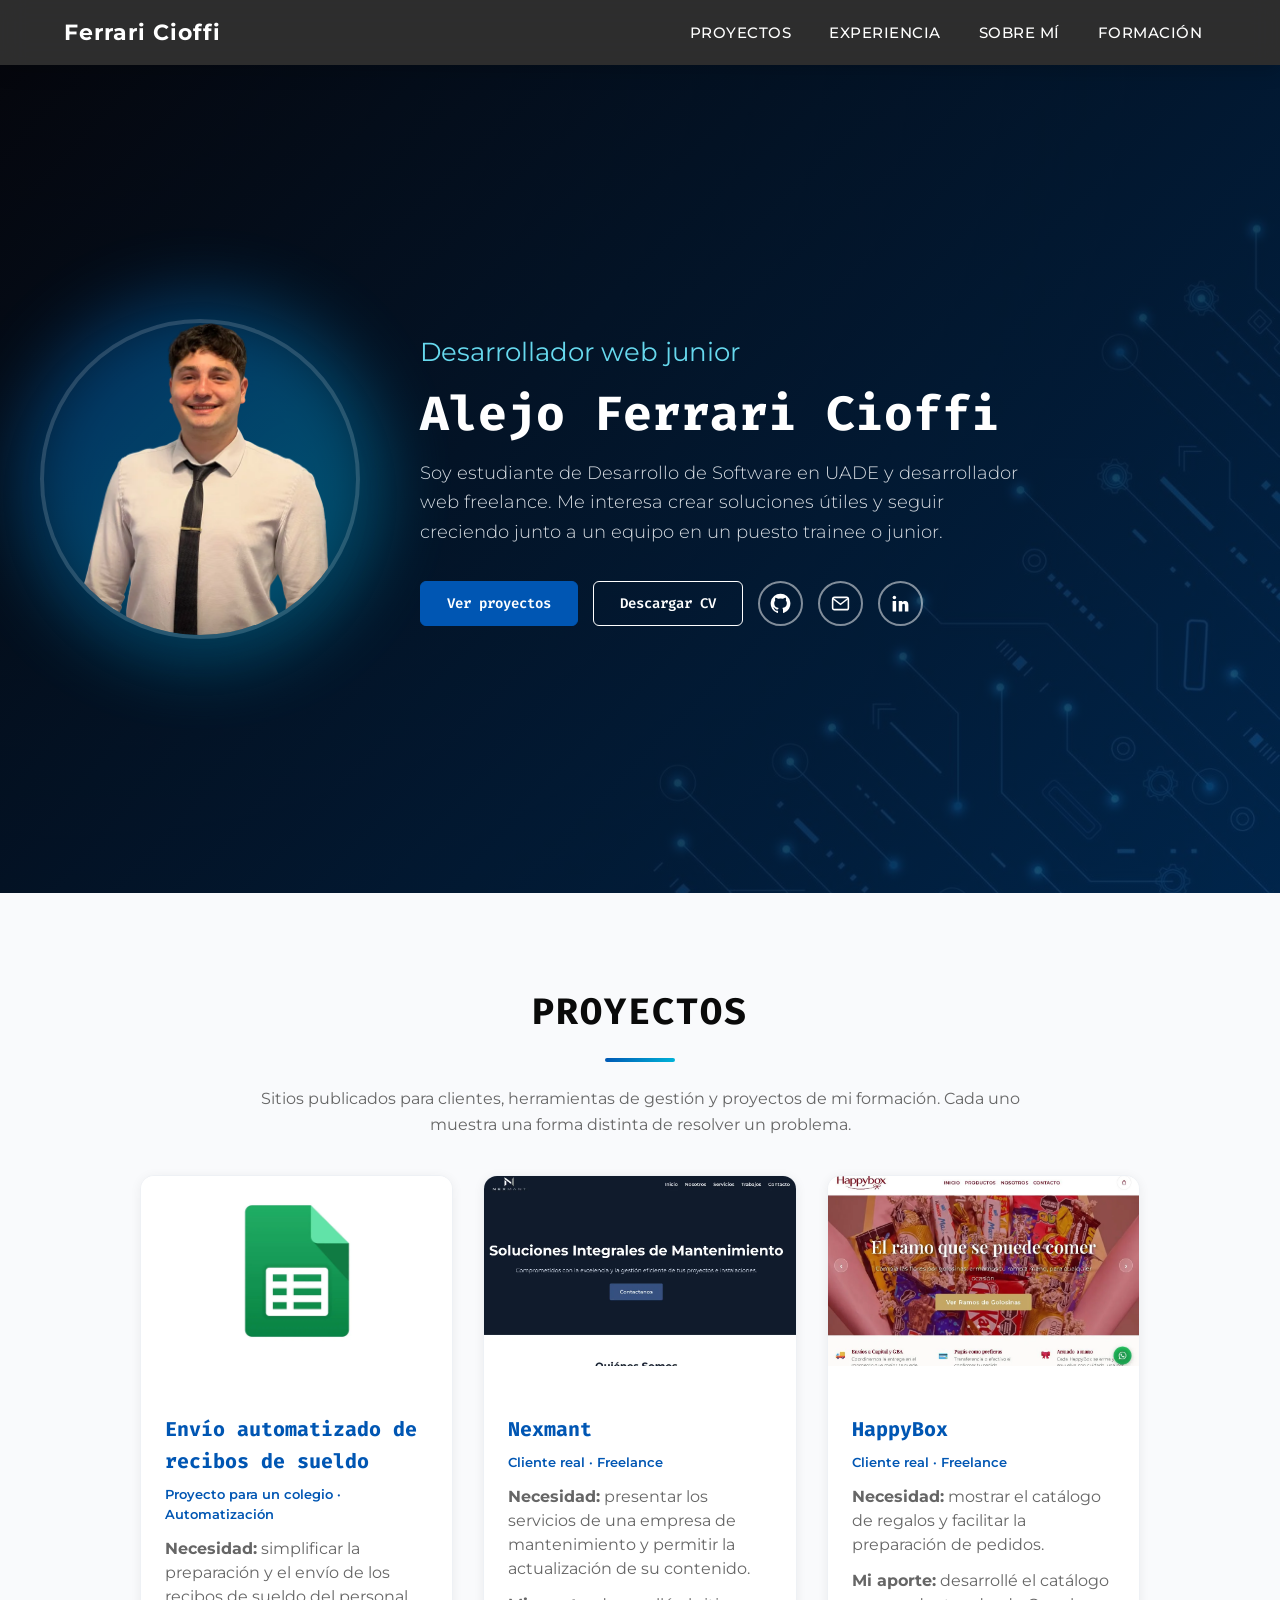
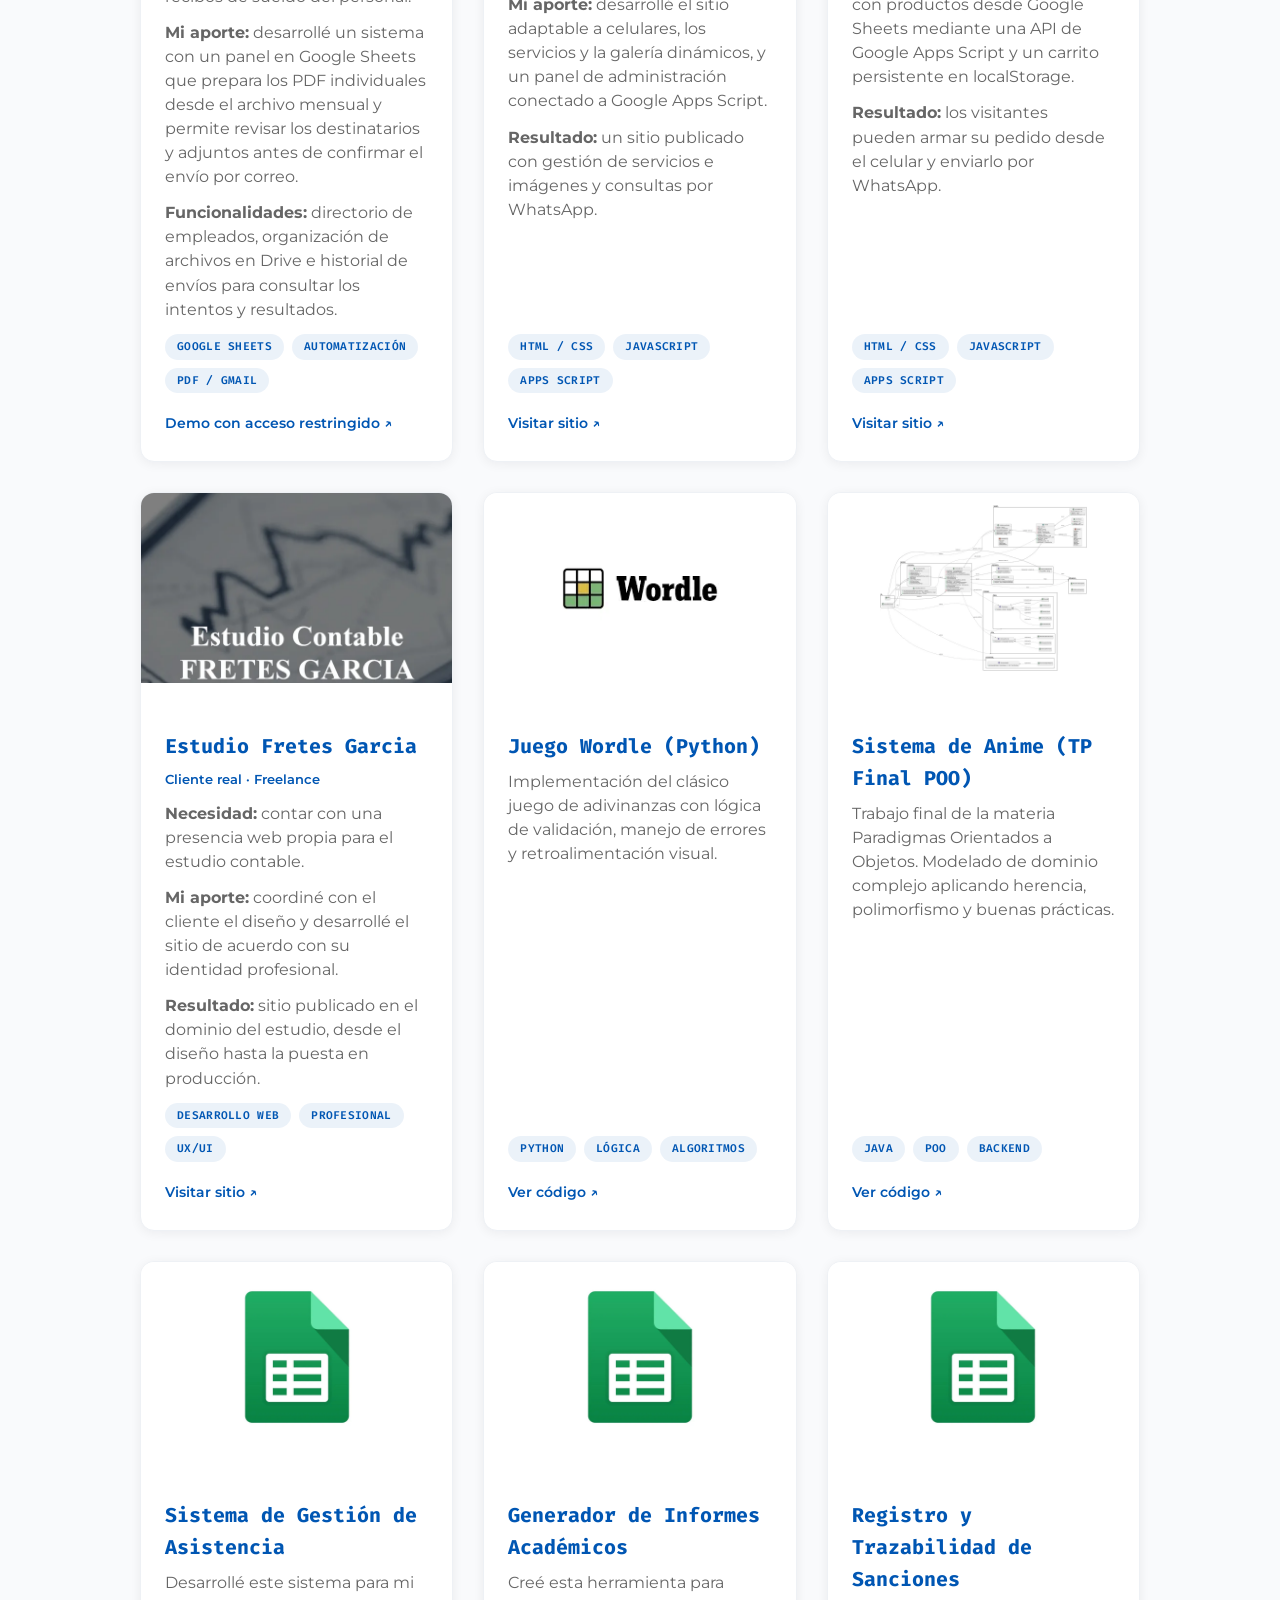
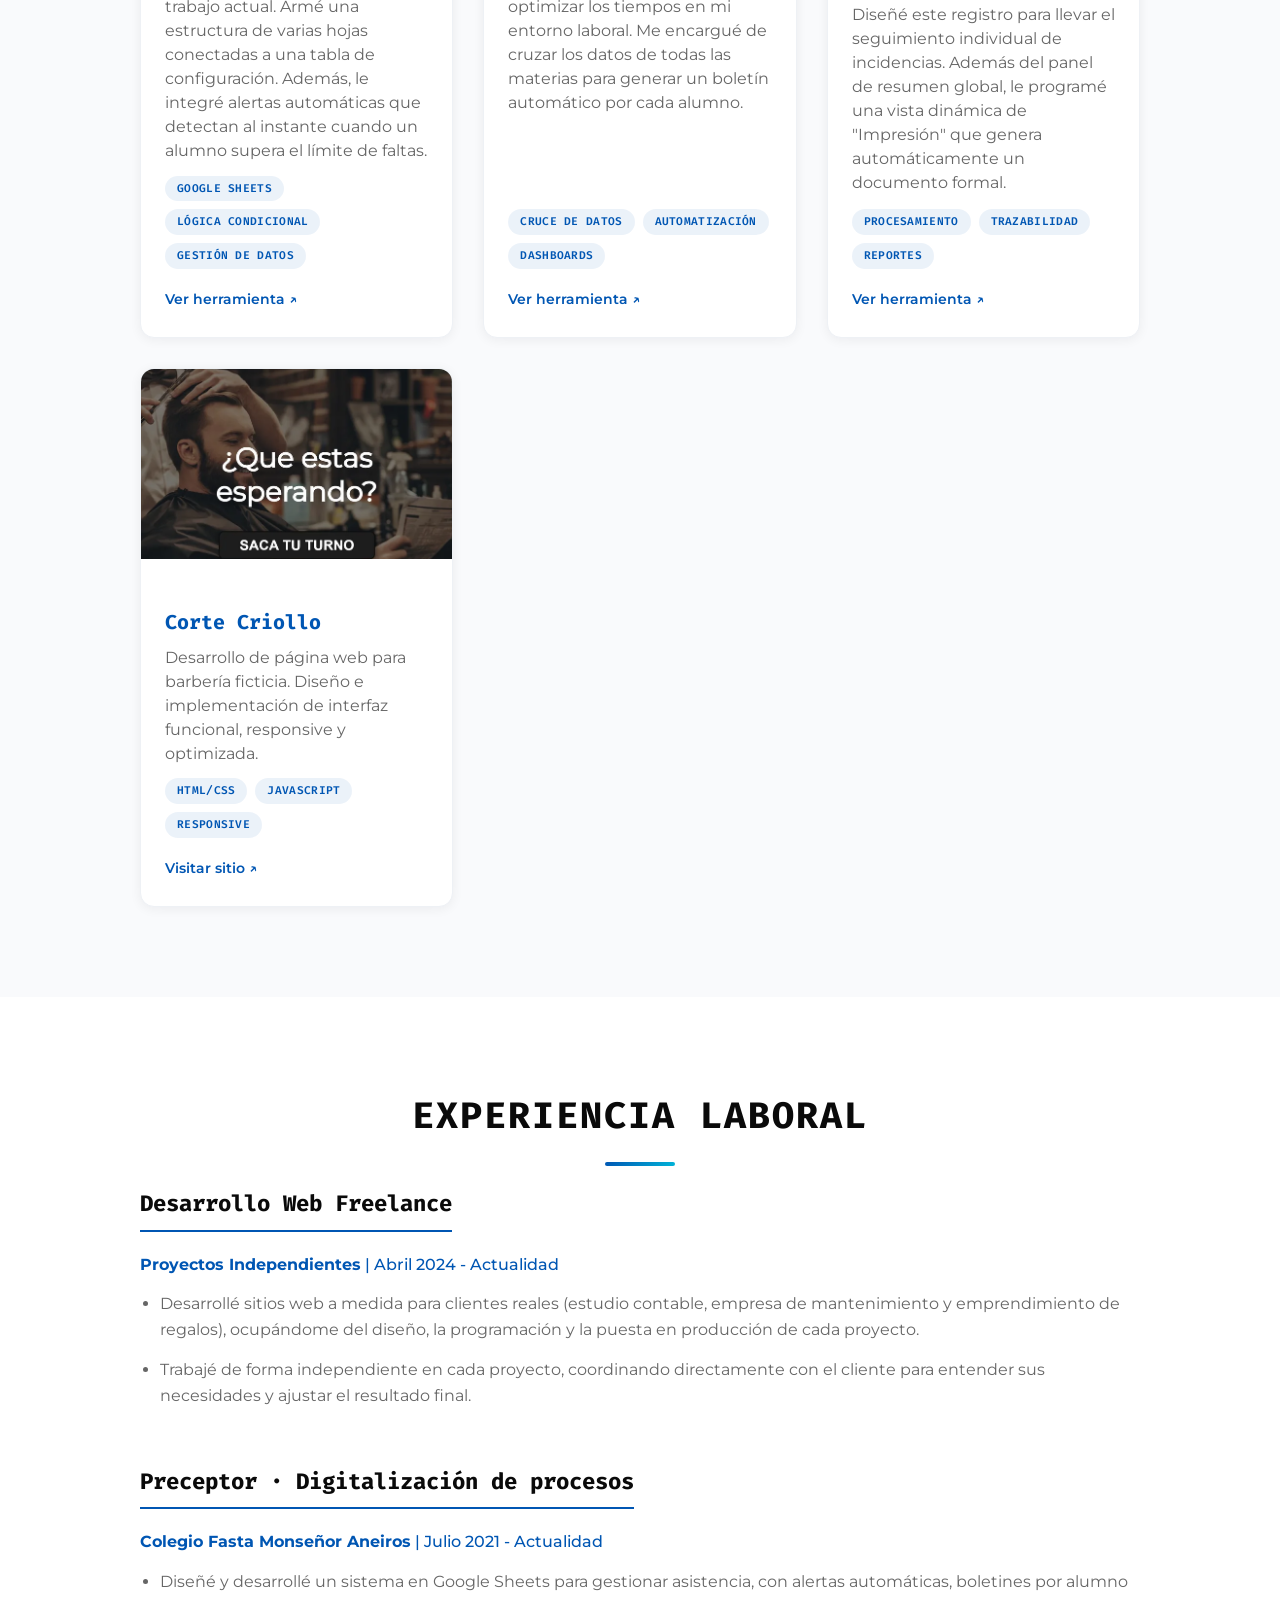
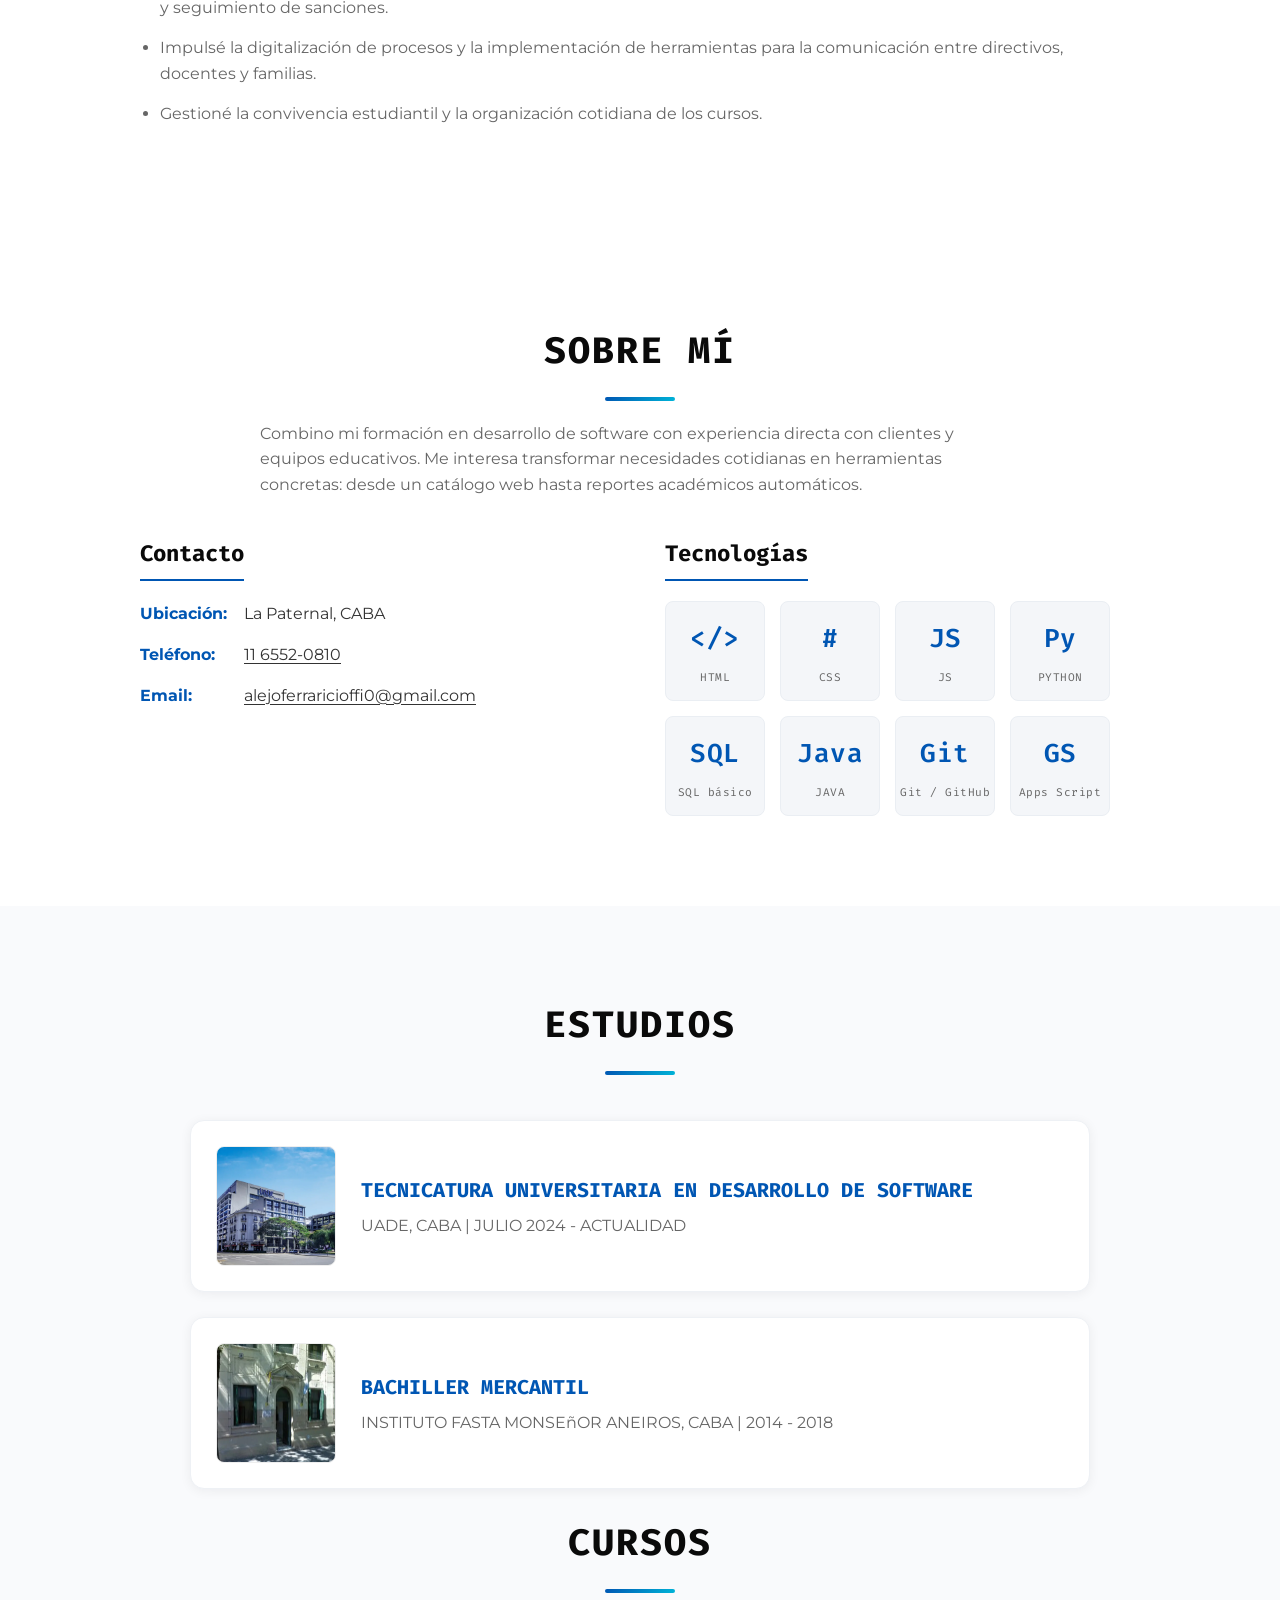
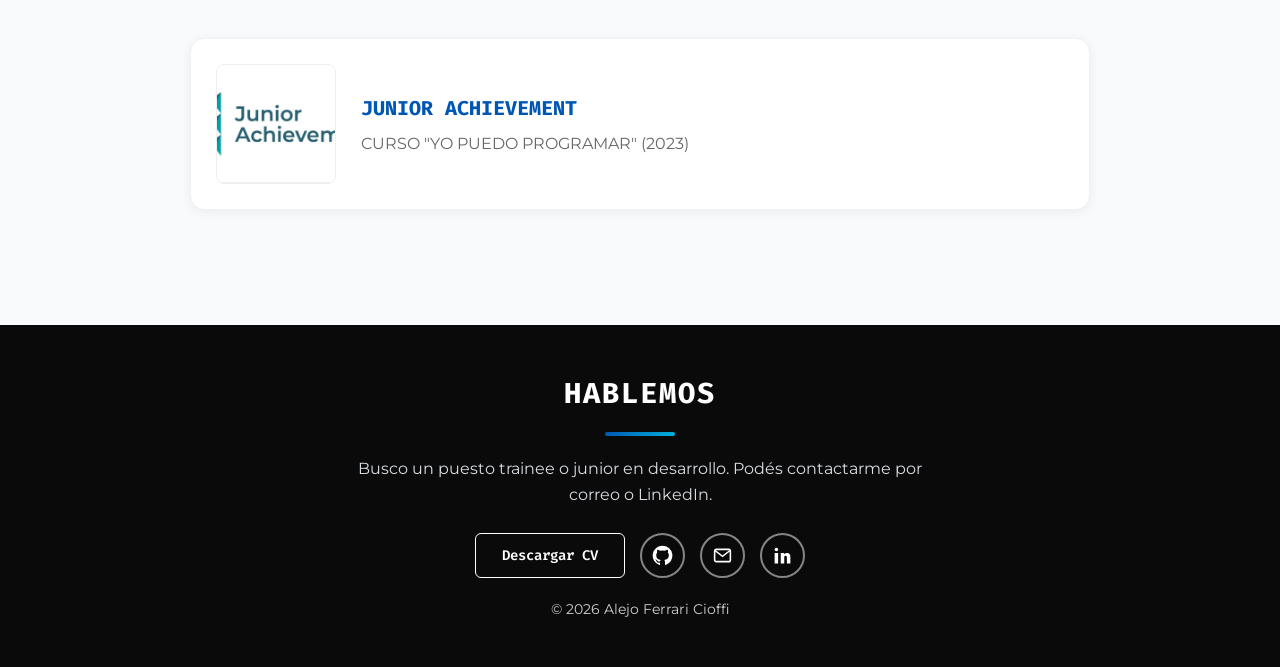
==== index.html @ 2af05d7c "Muestra el proyecto de recibos en primer lugar" ====
<!DOCTYPE html>
<html lang="es">
<head>
    <meta charset="UTF-8">
    <meta name="viewport" content="width=device-width, initial-scale=1.0">
    <title>Alejo Ferrari Cioffi | Desarrollador Web Junior</title>
    <meta name="description" content="Desarrollador web junior y estudiante en UADE. Sitios para clientes reales, proyectos en Python y Java y automatización con Google Sheets.">
    <meta name="theme-color" content="#0a0a0a">

    <meta property="og:title" content="Alejo Ferrari Cioffi | Desarrollador Web Junior">
    <meta property="og:description" content="Portafolio profesional. Proyectos en Python, Java, SQL y Desarrollo Web.">
    <meta property="og:image" content="https://alejofc08.github.io/Portafolio/imagenes/yo.png">
    <meta property="og:url" content="https://alejofc08.github.io/Portafolio/">
    <meta property="og:type" content="website">
    <link rel="icon" href="favicon.svg" type="image/svg+xml">

    <link href="https://fonts.googleapis.com/css2?family=Fira+Code:wght@400;500;600;700&family=Montserrat:wght@300;400;500;600;700&display=swap" rel="stylesheet">
    <link rel="stylesheet" href="styles.css?v=9f91959-mobile">
    <script defer src="script.js?v=0903b43"></script>
</head>
<body>
    <a class="skip-link" href="#contenido">Saltar al contenido</a>
    <header>
        <div class="container">
            <div class="logo">
                <a href="#hero" aria-label="Alejo Ferrari Cioffi, inicio"><span>Ferrari Cioffi</span></a>
            </div>
            <button class="menu-toggle" id="mobile-menu" type="button" aria-label="Abrir menú" aria-expanded="false" aria-controls="nav-list" hidden>
                <span class="menu-icon" aria-hidden="true"></span>
            </button>
            <nav aria-label="Navegación principal">
                <ul class="nav-list" id="nav-list">
                    <li><a href="#proyectos">Proyectos</a></li>
                    <li><a href="#experiencia">Experiencia</a></li>
                    <li><a href="#sobremi">Sobre mí</a></li>
                    <li><a href="#projects">Formación</a></li>
                </ul>
            </nav>
        </div>
    </header>

    <main id="contenido" tabindex="-1">
    <section id="hero">
        <div class="hero-content">
            <div class="imagen">
                <img src="imagenes/optimized/yo.webp" alt="Alejo Ferrari Cioffi" width="640" height="640" decoding="async" fetchpriority="high">
            </div>
            <div class="texto">
                <p class="eyebrow">Desarrollador web junior</p>
                <h1>Alejo Ferrari Cioffi</h1>
                <p>Soy estudiante de Desarrollo de Software en UADE y desarrollador web freelance. Me interesa crear soluciones útiles y seguir creciendo junto a un equipo en un puesto trainee o junior.</p>
                <div class="redes">
                    <a class="ui-btn primary-btn" href="#proyectos">Ver proyectos</a>
                    <a class="CV ui-btn" href="CV-Alejo-Ferrari-Cioffi.pdf" download>Descargar CV</a>
                    <div class="redes-sociales">
                    <a class="red" aria-label="GitHub (abre en otra pestaña)" href="https://github.com/AlejoFC08" target="_blank" rel="noopener noreferrer"><svg viewBox="0 0 24 24" aria-hidden="true" focusable="false"><path fill="currentColor" d="M12 .8a11.3 11.3 0 0 0-3.57 22c.56.1.77-.24.77-.54v-2.1c-3.14.68-3.8-1.33-3.8-1.33-.51-1.3-1.26-1.65-1.26-1.65-1.03-.7.08-.69.08-.69 1.14.08 1.74 1.17 1.74 1.17 1.01 1.73 2.65 1.23 3.3.94.1-.73.4-1.23.72-1.51-2.51-.28-5.15-1.26-5.15-5.59 0-1.23.44-2.24 1.16-3.03-.12-.29-.5-1.44.11-3 0 0 .95-.31 3.11 1.16a10.9 10.9 0 0 1 5.66 0c2.16-1.47 3.11-1.16 3.11-1.16.62 1.56.23 2.71.12 3 .72.79 1.15 1.8 1.15 3.03 0 4.34-2.65 5.3-5.17 5.58.41.35.77 1.04.77 2.1v3.08c0 .3.2.65.78.54A11.3 11.3 0 0 0 12 .8Z"/></svg></a>
                    <a class="red" aria-label="Enviar un correo" href="mailto:alejoferraricioffi0@gmail.com"><svg viewBox="0 0 24 24" fill="none" stroke="currentColor" stroke-width="1.8" aria-hidden="true" focusable="false"><rect x="3" y="5" width="18" height="14" rx="2"/><path d="m3 6 9 7 9-7"/></svg></a>
                    <a class="red" aria-label="LinkedIn (abre en otra pestaña)" href="https://www.linkedin.com/in/alejo-ferrari-cioffi/" target="_blank" rel="noopener noreferrer"><svg viewBox="0 0 24 24" fill="currentColor" aria-hidden="true" focusable="false"><circle cx="5" cy="5" r="2"/><path d="M3 9h4v12H3zM10 9h4v1.7C15 9.3 16 9 17.3 9c3 0 3.7 2 3.7 4.8V21h-4v-6.4c0-1.4-.2-2.3-1.5-2.3-1.4 0-1.5 1.1-1.5 2.3V21h-4z"/></svg></a>
                </div>
                </div>
            </div>
        </div>
    </section>

    <section id="proyectos" class="portfolio">
        <div class="contenido-seccion">
            <h2>Proyectos</h2>
            <p class="section-intro">Sitios publicados para clientes, herramientas de gestión y proyectos de mi formación. Cada uno muestra una forma distinta de resolver un problema.</p>
            <div class="lista-proyectos">
                <a href="https://docs.google.com/spreadsheets/d/1zKtE4GfEh0wh0r41DDaHE5PE_omH10w5tu3Kq075ejM/edit" target="_blank" rel="noopener noreferrer">
                    <div class="project">
                        <img src="imagenes/optimized/sheets-logo.webp" alt="Logo de Google Sheets" class="logo-tecnologia" width="700" height="700" decoding="async" loading="lazy">
                        <div class="info-project">
                            <h3>Envío automatizado de recibos de sueldo</h3>
                            <p class="project-kind">Proyecto para un colegio · Automatización</p>
                            <p><strong>Necesidad:</strong> simplificar la preparación y el envío de los recibos de sueldo del personal.</p>
                            <p><strong>Mi aporte:</strong> desarrollé un sistema con un panel en Google Sheets que prepara los PDF individuales desde el archivo mensual y permite revisar los destinatarios y adjuntos antes de confirmar el envío por correo.</p>
                            <p><strong>Funcionalidades:</strong> directorio de empleados, organización de archivos en Drive e historial de envíos para consultar los intentos y resultados.</p>
                            <div class="tags">
                                <span class="tag">Google Sheets</span>
                                <span class="tag">Automatización</span>
                                <span class="tag">PDF / Gmail</span>
                            </div>
                            <span class="project-link">Demo con acceso restringido <span aria-hidden="true">↗</span><span class="sr-only"> (abre en otra pestaña)</span></span>
                        </div>
                    </div>
                </a>
                <a href="https://nexmant.com.ar/" target="_blank" rel="noopener noreferrer">
                    <div class="project">
                        <img src="imagenes/optimized/nexmant.webp" alt="Nexmant Web" width="1000" height="678" decoding="async" loading="lazy">
                        <div class="info-project">
                            <h3>Nexmant</h3>
                            <p class="project-kind">Cliente real · Freelance</p>
                            <p><strong>Necesidad:</strong> presentar los servicios de una empresa de mantenimiento y permitir la actualización de su contenido.</p>
                            <p><strong>Mi aporte:</strong> desarrollé el sitio adaptable a celulares, los servicios y la galería dinámicos, y un panel de administración conectado a Google Apps Script.</p>
                            <p><strong>Resultado:</strong> un sitio publicado con gestión de servicios e imágenes y consultas por WhatsApp.</p>
                            <div class="tags">
                                <span class="tag">HTML / CSS</span>
                                <span class="tag">JavaScript</span>
                                <span class="tag">Apps Script</span>
                            </div>
                            <span class="project-link">Visitar sitio <span aria-hidden="true">↗</span><span class="sr-only"> (abre en otra pestaña)</span></span>
                        </div>
                    </div>
                </a>

                <a href="https://alejofc08.github.io/WebHappyBox/index.html" target="_blank" rel="noopener noreferrer">
                    <div class="project">
                        <img src="imagenes/optimized/happybox.webp" alt="HappyBox Web" width="1000" height="650" decoding="async" loading="lazy">
                        <div class="info-project">
                            <h3>HappyBox</h3>
                            <p class="project-kind">Cliente real · Freelance</p>
                            <p><strong>Necesidad:</strong> mostrar el catálogo de regalos y facilitar la preparación de pedidos.</p>
                            <p><strong>Mi aporte:</strong> desarrollé el catálogo con productos desde Google Sheets mediante una API de Google Apps Script y un carrito persistente en localStorage.</p>
                            <p><strong>Resultado:</strong> los visitantes pueden armar su pedido desde el celular y enviarlo por WhatsApp.</p>
                            <div class="tags">
                                <span class="tag">HTML / CSS</span>
                                <span class="tag">JavaScript</span>
                                <span class="tag">Apps Script</span>
                            </div>
                            <span class="project-link">Visitar sitio <span aria-hidden="true">↗</span><span class="sr-only"> (abre en otra pestaña)</span></span>
                        </div>
                    </div>
                </a>

                <a href="https://estudiocontablefretesgarcia.com.ar" target="_blank" rel="noopener noreferrer">
                    <div class="project">
                        <img src="imagenes/optimized/FretesGarcia.webp" alt="Estudio Contable Fretes Garcia" width="638" height="700" decoding="async" loading="lazy">
                        <div class="info-project">
                            <h3>Estudio Fretes Garcia</h3>
                            <p class="project-kind">Cliente real · Freelance</p>
                            <p><strong>Necesidad:</strong> contar con una presencia web propia para el estudio contable.</p>
                            <p><strong>Mi aporte:</strong> coordiné con el cliente el diseño y desarrollé el sitio de acuerdo con su identidad profesional.</p>
                            <p><strong>Resultado:</strong> sitio publicado en el dominio del estudio, desde el diseño hasta la puesta en producción.</p>
                            <div class="tags">
                                <span class="tag">Desarrollo Web</span>
                                <span class="tag">Profesional</span>
                                <span class="tag">UX/UI</span>
                            </div>
                            <span class="project-link">Visitar sitio <span aria-hidden="true">↗</span><span class="sr-only"> (abre en otra pestaña)</span></span>
                        </div>
                    </div>
                </a>

                <a href="https://github.com/AlejoFC08/Wordle" target="_blank" rel="noopener noreferrer">
                    <div class="project">
                        <img src="imagenes/optimized/wordle.webp" alt="Logo de Wordle" class="logo-tecnologia" width="310" height="163" decoding="async" loading="lazy">
                        <div class="info-project">
                            <h3>Juego Wordle (Python)</h3>
                            <p>Implementaci&oacute;n del cl&aacute;sico juego de adivinanzas con l&oacute;gica de validaci&oacute;n, manejo de errores y retroalimentaci&oacute;n visual.</p>
                            <div class="tags">
                                <span class="tag">Python</span>
                                <span class="tag">L&oacute;gica</span>
                                <span class="tag">Algoritmos</span>
                            </div>
                            <span class="project-link">Ver código <span aria-hidden="true">↗</span><span class="sr-only"> (abre en otra pestaña)</span></span>
                        </div>
                    </div>
                </a>
                <a href="https://github.com/AlejoFC08/Tp--Anime---POO" target="_blank" rel="noopener noreferrer">
                    <div class="project">
                        <img src="imagenes/optimized/POO.webp" alt="Sistema Anime POO" class="logo-tecnologia" width="872" height="700" decoding="async" loading="lazy">
                        <div class="info-project">
                            <h3>Sistema de Anime (TP Final POO)</h3>
                            <p>Trabajo final de la materia Paradigmas Orientados a Objetos. Modelado de dominio complejo aplicando herencia, polimorfismo y buenas pr&aacute;cticas.</p>
                            <div class="tags">
                                <span class="tag">Java</span>
                                <span class="tag">POO</span>
                                <span class="tag">Backend</span>
                            </div>
                            <span class="project-link">Ver código <span aria-hidden="true">↗</span><span class="sr-only"> (abre en otra pestaña)</span></span>
                        </div>
                    </div>
                </a>
                <a href="https://docs.google.com/spreadsheets/d/19ACF92runr4h584cfvosrfeI_28gmNPtvJZwFxZaHrw/edit?gid=1358719739#gid=1358719739" target="_blank" rel="noopener noreferrer">
                    <div class="project">
                        <img src="imagenes/optimized/sheets-logo.webp" alt="Logo de Google Sheets" class="logo-tecnologia" width="700" height="700" decoding="async" loading="lazy">
                        <div class="info-project">
                            <h3>Sistema de Gesti&oacute;n de Asistencia</h3>
                            <p>Desarroll&eacute; este sistema para mi trabajo actual. Arm&eacute; una estructura de varias hojas conectadas a una tabla de configuraci&oacute;n. Adem&aacute;s, le integr&eacute; alertas autom&aacute;ticas que detectan al instante cuando un alumno supera el l&iacute;mite de faltas.</p>
                            <div class="tags">
                                <span class="tag">Google Sheets</span>
                                <span class="tag">L&oacute;gica Condicional</span>
                                <span class="tag">Gesti&oacute;n de Datos</span>
                            </div>
                            <span class="project-link">Ver herramienta <span aria-hidden="true">↗</span><span class="sr-only"> (abre en otra pestaña)</span></span>
                        </div>
                    </div>
                </a>
                <a href="https://docs.google.com/spreadsheets/d/1vSXauGo4Yr0sD_HwxplYufvDd3igNPvVMz1o4vU5hWk/edit?gid=127914283#gid=127914283" target="_blank" rel="noopener noreferrer">
                    <div class="project">
                        <img src="imagenes/optimized/sheets-logo.webp" alt="Logo de Google Sheets" class="logo-tecnologia" width="700" height="700" decoding="async" loading="lazy">
                        <div class="info-project">
                            <h3>Generador de Informes Acad&eacute;micos</h3>
                            <p>Cre&eacute; esta herramienta para optimizar los tiempos en mi entorno laboral. Me encargu&eacute; de cruzar los datos de todas las materias para generar un bolet&iacute;n autom&aacute;tico por cada alumno.</p>
                            <div class="tags">
                                <span class="tag">Cruce de Datos</span>
                                <span class="tag">Automatizaci&oacute;n</span>
                                <span class="tag">Dashboards</span>
                            </div>
                            <span class="project-link">Ver herramienta <span aria-hidden="true">↗</span><span class="sr-only"> (abre en otra pestaña)</span></span>
                        </div>
                    </div>
                </a>
                <a href="https://docs.google.com/spreadsheets/d/1BJjjtTY0UTiN0-pSJJOjrJ8T5IOenZutsVk8rzSbbas/edit?gid=40498718#gid=40498718" target="_blank" rel="noopener noreferrer">
                    <div class="project">
                        <img src="imagenes/optimized/sheets-logo.webp" alt="Logo de Google Sheets" class="logo-tecnologia" width="700" height="700" decoding="async" loading="lazy">
                        <div class="info-project">
                            <h3>Registro y Trazabilidad de Sanciones</h3>
                            <p>Dise&ntilde;&eacute; este registro para llevar el seguimiento individual de incidencias. Adem&aacute;s del panel de resumen global, le program&eacute; una vista din&aacute;mica de "Impresi&oacute;n" que genera autom&aacute;ticamente un documento formal.</p>
                            <div class="tags">
                                <span class="tag">Procesamiento</span>
                                <span class="tag">Trazabilidad</span>
                                <span class="tag">Reportes</span>
                            </div>
                            <span class="project-link">Ver herramienta <span aria-hidden="true">↗</span><span class="sr-only"> (abre en otra pestaña)</span></span>
                        </div>
                    </div>
                </a>
                <a href="https://alejofc08.github.io/Corte-Criollo/" target="_blank" rel="noopener noreferrer">
                    <div class="project">
                        <img src="imagenes/optimized/CorteCriollo.webp" alt="Corte Criollo Barber" width="639" height="700" decoding="async" loading="lazy">
                        <div class="info-project">
                            <h3>Corte Criollo</h3>
                            <p>Desarrollo de p&aacute;gina web para barber&iacute;a ficticia. Dise&ntilde;o e implementaci&oacute;n de interfaz funcional, responsive y optimizada.</p>
                            <div class="tags">
                                <span class="tag">HTML/CSS</span>
                                <span class="tag">JavaScript</span>
                                <span class="tag">Responsive</span>
                            </div>
                            <span class="project-link">Visitar sitio <span aria-hidden="true">↗</span><span class="sr-only"> (abre en otra pestaña)</span></span>
                        </div>
                    </div>
                </a>
            </div>
        </div>
    </section>

    <section id="experiencia" class="sobremi">
        <div class="contenido-seccion">
            <h2>Experiencia Laboral</h2>
            <div class="fila">
                <div class="col col-completa">
                    <h3>Desarrollo Web Freelance</h3>
                    <p class="experiencia-subtitulo"><strong>Proyectos Independientes</strong> | Abril 2024 - Actualidad</p>
                    <ul class="lista-experiencia">
                        <li>Desarroll&eacute; sitios web a medida para clientes reales (estudio contable, empresa de mantenimiento y emprendimiento de regalos), ocup&aacute;ndome del dise&ntilde;o, la programaci&oacute;n y la puesta en producci&oacute;n de cada proyecto.</li>
                        <li>Trabaj&eacute; de forma independiente en cada proyecto, coordinando directamente con el cliente para entender sus necesidades y ajustar el resultado final.</li>
                    </ul>
                </div>
            </div>
            <div class="fila">
                <div class="col col-completa">
                    <h3>Preceptor · Digitalización de procesos</h3>
                    <p class="experiencia-subtitulo"><strong>Colegio Fasta Monse&ntilde;or Aneiros</strong> | Julio 2021 - Actualidad</p>
                    <ul class="lista-experiencia">
                        <li>Diseñé y desarrollé un sistema en Google Sheets para gestionar asistencia, con alertas automáticas, boletines por alumno y seguimiento de sanciones.</li>
                        <li>Impulsé la digitalización de procesos y la implementación de herramientas para la comunicación entre directivos, docentes y familias.</li>
                        <li>Gestioné la convivencia estudiantil y la organización cotidiana de los cursos.</li>
                    </ul>
                </div>
            </div>
        </div>
    </section>

    <section id="sobremi" class="sobremi">
        <div class="contenido-seccion">
            <h2>Sobre M&iacute;</h2>
            <p class="section-intro">Combino mi formación en desarrollo de software con experiencia directa con clientes y equipos educativos. Me interesa transformar necesidades cotidianas en herramientas concretas: desde un catálogo web hasta reportes académicos automáticos.</p>
            <div class="fila">
                <div class="col">
                    <h3>Contacto</h3>
                    <ul>
                        <li><strong>Ubicación:</strong> La Paternal, CABA</li>
                        <li><strong>Teléfono:</strong> <a href="tel:+541165520810">11 6552-0810</a></li>
                        <li><strong>Email:</strong> <a href="mailto:alejoferraricioffi0@gmail.com">alejoferraricioffi0@gmail.com</a></li>
                    </ul>
                </div>
                <div class="col">
                    <h3>Tecnolog&iacute;as</h3>
                    <div class="contenedor-intereses">
                        <div class="interes"><span class="tech-mark" aria-hidden="true">&lt;/&gt;</span><span>HTML</span></div>
                        <div class="interes"><span class="tech-mark" aria-hidden="true">#</span><span>CSS</span></div>
                        <div class="interes"><span class="tech-mark" aria-hidden="true">JS</span><span>JS</span></div>
                        <div class="interes"><span class="tech-mark" aria-hidden="true">Py</span><span>PYTHON</span></div>
                        <div class="interes"><span class="tech-mark" aria-hidden="true">SQL</span><span>SQL básico</span></div>
                        <div class="interes"><span class="tech-mark" aria-hidden="true">Java</span><span>JAVA</span></div>
                        <div class="interes"><span class="tech-mark" aria-hidden="true">Git</span><span>Git / GitHub</span></div>
                        <div class="interes"><span class="tech-mark" aria-hidden="true">GS</span><span>Apps Script</span></div>
                    </div>
                </div>
            </div>
        </div>
    </section>

    <section id="projects">
        <h2>Estudios</h2>
        <div class="project">
            <img src="imagenes/optimized/UADE-FOTO1-1.webp" alt="Universidad Argentina de la Empresa" width="954" height="700" decoding="async" loading="lazy">
            <div class="info-project">
                <h3>TECNICATURA UNIVERSITARIA EN DESARROLLO DE SOFTWARE</h3>
                <p>UADE, CABA | JULIO 2024 - ACTUALIDAD</p>
            </div>
        </div>
        <div class="project">
            <img src="imagenes/optimized/Colegio-FASTA-Monseñor-Aneiros_en-Flores.webp" alt="Colegio Fasta Monseñor Aneiros" width="800" height="473" decoding="async" loading="lazy">
            <div class="info-project">
                <h3>BACHILLER MERCANTIL</h3>
                <p>INSTITUTO FASTA MONSE&ntilde;OR ANEIROS, CABA | 2014 - 2018</p>
            </div>
        </div>
        <h2>Cursos</h2>
        <div class="project">
            <img src="imagenes/optimized/JA.webp" alt="Junior Achievement" width="1000" height="525" decoding="async" loading="lazy">
            <div class="info-project">
                <h3>JUNIOR ACHIEVEMENT</h3>
                <p>CURSO "YO PUEDO PROGRAMAR" (2023)</p>
            </div>
        </div>
    </section>

    </main>
    <footer>
        <h2>Hablemos</h2>
        <p class="footer-intro">Busco un puesto trainee o junior en desarrollo. Podés contactarme por correo o LinkedIn.</p>
        <div class="redes">
            <a class="CV ui-btn" href="CV-Alejo-Ferrari-Cioffi.pdf" download>Descargar CV</a>
            <div class="redes-sociales">
                    <a class="red" aria-label="GitHub (abre en otra pestaña)" href="https://github.com/AlejoFC08" target="_blank" rel="noopener noreferrer"><svg viewBox="0 0 24 24" aria-hidden="true" focusable="false"><path fill="currentColor" d="M12 .8a11.3 11.3 0 0 0-3.57 22c.56.1.77-.24.77-.54v-2.1c-3.14.68-3.8-1.33-3.8-1.33-.51-1.3-1.26-1.65-1.26-1.65-1.03-.7.08-.69.08-.69 1.14.08 1.74 1.17 1.74 1.17 1.01 1.73 2.65 1.23 3.3.94.1-.73.4-1.23.72-1.51-2.51-.28-5.15-1.26-5.15-5.59 0-1.23.44-2.24 1.16-3.03-.12-.29-.5-1.44.11-3 0 0 .95-.31 3.11 1.16a10.9 10.9 0 0 1 5.66 0c2.16-1.47 3.11-1.16 3.11-1.16.62 1.56.23 2.71.12 3 .72.79 1.15 1.8 1.15 3.03 0 4.34-2.65 5.3-5.17 5.58.41.35.77 1.04.77 2.1v3.08c0 .3.2.65.78.54A11.3 11.3 0 0 0 12 .8Z"/></svg></a>
            <a class="red" aria-label="Enviar un correo" href="mailto:alejoferraricioffi0@gmail.com"><svg viewBox="0 0 24 24" fill="none" stroke="currentColor" stroke-width="1.8" aria-hidden="true" focusable="false"><rect x="3" y="5" width="18" height="14" rx="2"/><path d="m3 6 9 7 9-7"/></svg></a>
            <a class="red" aria-label="LinkedIn (abre en otra pestaña)" href="https://www.linkedin.com/in/alejo-ferrari-cioffi/" target="_blank" rel="noopener noreferrer"><svg viewBox="0 0 24 24" fill="currentColor" aria-hidden="true" focusable="false"><circle cx="5" cy="5" r="2"/><path d="M3 9h4v12H3zM10 9h4v1.7C15 9.3 16 9 17.3 9c3 0 3.7 2 3.7 4.8V21h-4v-6.4c0-1.4-.2-2.3-1.5-2.3-1.4 0-1.5 1.1-1.5 2.3V21h-4z"/></svg></a>
                </div>
        </div>
        <p style="margin-top: 15px; font-size: 0.9em; opacity: 0.8;">&copy; 2026 Alejo Ferrari Cioffi</p>
    </footer>
</body>
</html>
---- styles.css ----
:root {
    --color-primary: #0056b3;
    --color-primary-dark: #003d82;
    --color-accent: #00b4d8;
    --gradient-accent: linear-gradient(135deg, #0056b3, #00b4d8);
    --color-dark: #0a0a0a;
    --color-bg: #f4f6f9;
    --color-bg-alt: #ffffff;
    --color-text: #333;
    --color-text-light: #666;
    --radius: 14px;
    --radius-sm: 8px;
    --shadow-sm: 0 2px 12px rgba(10, 20, 40, 0.06);
    --shadow-md: 0 10px 25px rgba(10, 20, 40, 0.09);
    --shadow-lg: 0 20px 40px rgba(10, 20, 40, 0.15);
}

* {
    margin: 0;
    padding: 0;
    box-sizing: border-box;
}

/* --- ESTILOS GENERALES --- */
html {
    scroll-behavior: smooth; /* SCROLL SUAVE */
}

body {
    font-family: 'Montserrat', sans-serif;
    background-color: var(--color-bg);
    color: var(--color-text);
    line-height: 1.6;
}

h1, h2, h3, h4, h5, h6 {
    font-family: 'Fira Code', monospace;
}

a {
    text-decoration: none;
    color: inherit;
    transition: 0.3s;
}

img {
    display: block;
}

/* --- HEADER Y NAVEGACIÓN --- */
header {
    background: rgba(10, 10, 10, 0.85);
    backdrop-filter: blur(12px);
    -webkit-backdrop-filter: blur(12px);
    box-shadow: 0 4px 20px rgba(0, 0, 0, 0.2);
    padding: 15px 0;
    position: sticky;
    top: 0;
    z-index: 1000;
}

header .container {
    width: 90%;
    max-width: 1200px;
    margin: 0 auto;
    display: flex;
    align-items: center;
    justify-content: space-between;
}

header .logo span {
    font-size: 22px;
    font-weight: 700;
    color: #fff;
    letter-spacing: 1px;
    position: relative;
}

header .logo a:hover span {
    color: var(--color-accent);
}

nav ul.nav-list {
    list-style: none;
    display: flex;
    gap: 10px;
}

header nav ul li a {
    color: #fff;
    font-size: 15px;
    font-weight: 500;
    padding: 8px 14px;
    border-radius: 6px;
    text-transform: uppercase;
    letter-spacing: 0.5px;
    position: relative;
}

header nav ul li a:hover {
    background-color: rgba(255, 255, 255, 0.1);
    color: var(--color-accent);
}

.menu-toggle {
    display: none;
    cursor: pointer;
    font-size: 22px;
    color: #fff;
    width: 42px;
    height: 42px;
    align-items: center;
    justify-content: center;
    border-radius: 8px;
    border: 1px solid rgba(255, 255, 255, 0.2);
    transition: 0.3s;
}

.menu-toggle:hover {
    background: rgba(255, 255, 255, 0.1);
    border-color: var(--color-accent);
}

.menu-toggle { background: transparent; }
.menu-toggle[hidden] { display: none; }
.menu-icon, .menu-icon::before, .menu-icon::after {
    display: block;
    width: 20px;
    height: 2px;
    background: currentColor;
    position: relative;
}
.menu-icon::before, .menu-icon::after { content: ''; position: absolute; left: 0; }
.menu-icon::before { top: -6px; }
.menu-icon::after { top: 6px; }
.menu-toggle[aria-expanded="true"] .menu-icon { background: transparent; }
.menu-toggle[aria-expanded="true"] .menu-icon::before { top: 0; transform: rotate(45deg); }
.menu-toggle[aria-expanded="true"] .menu-icon::after { top: 0; transform: rotate(-45deg); }

/* --- HERO SECTION --- */
#hero {
    background-image: url('fondo.jpg');
    background-size: cover;
    background-position: center;
    background-attachment: scroll;
    min-height: calc(100svh - 72px);
    width: 100%;
    position: relative;
    padding: 50px 20px;
    color: white;
    display: flex;
    align-items: center;
    justify-content: center;
    overflow: hidden;
}

#hero::before {
    content: '';
    position: absolute;
    top: 0;
    left: 0;
    width: 100%;
    height: 100%;
    background: linear-gradient(135deg, rgba(5, 5, 10, 0.92), rgba(0, 45, 90, 0.8));
    z-index: 1;
}

.hero-content {
    position: relative;
    z-index: 2;
    display: flex;
    flex-direction: row;
    align-items: center;
    justify-content: center;
    gap: 60px;
    width: 100%;
    max-width: 1200px;
}

#hero .texto {
    flex: 1;
}

#hero h1 {
    font-size: 3rem;
    line-height: 1.2;
    margin-bottom: 15px;
}

#hero .eyebrow {
    font-size: 1.6rem;
    font-weight: 400;
    color: #67d9ee;
    margin-bottom: 12px;
}

#hero p {
    font-size: 1.15rem;
    margin-bottom: 35px;
    font-weight: 300;
    max-width: 600px;
    color: #d8dde3;
}

#hero .imagen {
    flex-shrink: 0;
    display: flex;
    justify-content: center;
    position: relative;
}

#hero .imagen::before {
    content: '';
    position: absolute;
    inset: -20px;
    background: var(--gradient-accent);
    border-radius: 50%;
    filter: blur(35px);
    opacity: 0.45;
    z-index: 0;
}

#hero img {
    width: 320px;
    height: 320px;
    object-fit: cover;
    border-radius: 50%;
    border: 4px solid rgba(255, 255, 255, 0.15);
    box-shadow: var(--shadow-lg);
    transition: transform 0.4s ease;
    position: relative;
    z-index: 1;
}

#hero img:hover {
    transform: scale(1.04);
    border-color: var(--color-accent);
}

.redes {
    display: flex;
    gap: 15px;
    align-items: center;
    flex-wrap: wrap;
}

.redes-sociales {
    display: flex;
    align-items: center;
    justify-content: center;
    gap: 15px;
}

.redes .red {
    width: 45px;
    height: 45px;
    border: 2px solid rgba(255, 255, 255, 0.5);
    border-radius: 50%;
    display: flex;
    align-items: center;
    justify-content: center;
    color: #fff;
    font-size: 1.2rem;
    transition: 0.3s;
}

.redes .red:hover {
    background: var(--gradient-accent);
    border-color: transparent;
    color: #fff;
    transform: translateY(-3px);
    box-shadow: var(--shadow-md);
}

/* --- SECCIONES GENERALES --- */
section {
    padding: 90px 20px;
}

.contenido-seccion {
    max-width: 1000px;
    margin: auto;
}

h2 {
    text-align: center;
    font-size: 2.3rem;
    margin-bottom: 20px;
    color: var(--color-dark);
    text-transform: uppercase;
    letter-spacing: 2px;
    position: relative;
    padding-bottom: 20px;
}

h2::after {
    content: '';
    position: absolute;
    bottom: 0;
    left: 50%;
    transform: translateX(-50%);
    width: 70px;
    height: 4px;
    border-radius: 4px;
    background: var(--gradient-accent);
}

#projects h2,
#proyectos h2 {
    margin-bottom: 45px;
}

/* --- SOBRE MÍ Y EXPERIENCIA --- */
.sobremi {
    background-color: var(--color-bg-alt);
}

.sobremi .fila {
    display: flex;
    justify-content: space-between;
    gap: 50px;
}

.sobremi .fila + .fila {
    margin-top: 40px;
}

.sobremi .col {
    flex: 1;
}

.sobremi .col-completa {
    width: 100%;
}

.sobremi h3 {
    font-size: 1.4rem;
    color: var(--color-dark);
    margin-bottom: 20px;
    border-bottom: 2px solid var(--color-primary);
    display: inline-block;
    padding-bottom: 8px;
}

.sobremi ul li {
    margin-bottom: 15px;
    list-style: none;
}

.sobremi ul li strong {
    display: inline-block;
    min-width: 100px;
    color: var(--color-primary);
}

/* Estilos específicos para Experiencia */
.experiencia-subtitulo {
    color: var(--color-primary);
    margin-bottom: 14px;
    font-weight: 500;
}

.lista-experiencia {
    list-style-type: disc !important;
    padding-left: 20px;
    color: var(--color-text-light);
}

.lista-experiencia li {
    margin-bottom: 10px;
    list-style: disc !important;
}

/* Stack Tecnológico */
.contenedor-intereses {
    display: flex;
    flex-wrap: wrap;
    gap: 15px;
}

.interes {
    width: 100px;
    height: 100px;
    background: var(--color-bg);
    border: 1px solid #eaeef3;
    border-radius: var(--radius-sm);
    display: flex;
    flex-direction: column;
    align-items: center;
    justify-content: center;
    transition: 0.3s;
    color: var(--color-text-light);
}

.interes span {
    font-family: 'Fira Code', monospace;
    font-size: 0.7rem;
    margin-top: 2px;
    letter-spacing: 0.5px;
}

.interes:hover {
    background: var(--gradient-accent);
    border-color: transparent;
    color: #fff;
    transform: translateY(-5px);
    box-shadow: var(--shadow-md);
}

.interes .tech-mark {
    font-size: 26px;
    font-weight: 600;
    margin-bottom: 8px;
    color: var(--color-primary);
}
.interes:hover .tech-mark { color: #fff; }
.redes .red svg { width: 21px; height: 21px; }

/* --- ESTUDIOS Y PROYECTOS (Tarjetas) --- */
#projects, #proyectos {
    background-color: #f9fafc;
}

.project {
    background: var(--color-bg-alt);
    border-radius: var(--radius);
    padding: 25px;
    margin-bottom: 25px;
    box-shadow: var(--shadow-sm);
    display: flex;
    align-items: center;
    gap: 25px;
    transition: transform 0.35s ease, box-shadow 0.35s ease, border-color 0.35s ease;
    max-width: 900px;
    margin-left: auto;
    margin-right: auto;
    color: var(--color-text);
    border: 1px solid #eef1f5;
}

.project:hover {
    transform: translateY(-6px);
    box-shadow: var(--shadow-md);
    border-color: var(--color-accent);
}

.project img {
    width: 120px;
    height: 120px;
    object-fit: cover;
    border-radius: var(--radius-sm);
    flex-shrink: 0;
    border: 1px solid #eee;
}

/* --- NUEVA CLASE PARA LOS LOGOS DE TECNOLOGÍA (Python/Java) --- */
.project img.logo-tecnologia {
    object-fit: contain;
    padding: 12px;
    background-color: #ffffff;
}

.info-project {
    flex: 1;
    text-align: left;
}

.project h3 {
    color: var(--color-primary);
    font-size: 1.25rem;
    margin-bottom: 8px;
}

.project p {
    font-size: 0.97rem;
    color: var(--color-text-light);
    line-height: 1.55;
}

/* Etiquetas (Tags) */
.tags {
    display: flex;
    gap: 8px;
    margin-top: 12px;
    flex-wrap: wrap;
}

.tag {
    background-color: rgba(0, 86, 179, 0.08);
    color: var(--color-primary);
    padding: 4px 12px;
    border-radius: 20px;
    font-size: 0.7rem;
    font-weight: 600;
    font-family: 'Fira Code', monospace;
    text-transform: uppercase;
    letter-spacing: 0.3px;
}

/* --- GRID DE PROYECTOS DESTACADOS --- */
.lista-proyectos {
    display: grid;
    grid-template-columns: repeat(auto-fit, minmax(300px, 1fr));
    gap: 30px;
    max-width: 1100px;
    margin: 0 auto;
}

.lista-proyectos a {
    display: block;
    height: 100%;
}

.lista-proyectos .project {
    flex-direction: column;
    align-items: stretch;
    max-width: none;
    margin: 0;
    height: 100%;
    padding: 0;
    overflow: hidden;
}

.lista-proyectos .project img {
    width: 100%;
    height: 190px;
    border-radius: 0;
    border: none;
    transition: transform 0.5s ease;
}

.lista-proyectos .project:hover img {
    transform: scale(1.06);
}

.lista-proyectos .info-project {
    padding: 22px 24px 26px;
    display: flex;
    flex-direction: column;
}

.lista-proyectos .tags {
    margin-top: auto;
    padding-top: 12px;
}

/* --- FOOTER --- */
footer {
    background: var(--color-dark);
    padding: 45px 0;
    text-align: center;
    color: #fff;
}

footer .redes {
    justify-content: center;
    margin-bottom: 20px;
}

/* Botón Descargar */
.ui-btn {
    --btn-default-bg: transparent;
    --btn-padding: 12px 26px;
    --btn-transition: .3s;
    --font-size: 14px;
    --font-weight: 600;
    --font-family: 'Fira Code', monospace;

    border: 1px solid #fff;
    border-radius: 6px;
    cursor: pointer;
    background: var(--btn-default-bg);
    color: #fff;
    font: var(--font-weight) var(--font-size) var(--font-family);
    padding: var(--btn-padding);
    transition: var(--btn-transition);
    display: inline-flex;
    align-items: center;
    justify-content: center;
}

.ui-btn:hover {
    background: var(--gradient-accent);
    border-color: transparent;
    color: #fff;
    box-shadow: var(--shadow-md);
    transform: translateY(-2px);
}

/* --- RESPONSIVE --- */
@media (max-width: 768px) {
    .hero-content {
        flex-direction: column;
        text-align: center;
    }

    #hero {
        padding-top: 55px;
    }

    #hero h1 {
        font-size: 2.3rem;
    }

    #hero .texto, #hero .imagen {
        width: 100%;
    }

    #hero img {
        width: 220px;
        height: 220px;
    }

    #hero p {
        margin-left: auto;
        margin-right: auto;
    }

    .redes {
        justify-content: center;
    }

    .redes-sociales {
        flex-basis: 100%;
        margin-top: 5px;
    }

    .sobremi .fila {
        flex-direction: column;
    }

    .contenedor-intereses {
        justify-content: center;
    }

    #projects .project {
        flex-direction: column;
        text-align: center;
        padding: 20px;
    }

    #projects .info-project {
        text-align: center;
    }

    #projects .project img {
        width: 100px;
        height: 100px;
        margin-bottom: 15px;
    }

    .lista-proyectos {
        grid-template-columns: 1fr;
    }

    .tags {
        justify-content: center;
    }

    .menu-toggle:not([hidden]) {
        display: flex;
    }

    nav ul.nav-list {
        display: flex;
        flex-direction: column;
        position: absolute;
        top: 100%;
        left: 0;
        width: 100%;
        background: rgba(10, 10, 10, 0.97);
        backdrop-filter: blur(12px);
        padding: 20px 0;
    }

    .js nav ul.nav-list {
        display: none;
    }

    .js nav ul.nav-list.active {
        display: flex;
    }

    nav ul.nav-list li {
        text-align: center;
        margin: 10px 0;
    }
}

/* Accessible navigation and content. */
:focus-visible { outline: 3px solid #007b9c; outline-offset: 5px; }
header :focus-visible, #hero :focus-visible, footer :focus-visible { outline-color: #67d9ee; }
section, main { scroll-margin-top: 90px; }
main:focus { outline: none; }
.skip-link {
    position: fixed; top: 10px; left: 10px; z-index: 2000;
    padding: 12px 20px; background: #fff; color: #003d82;
    border-radius: 6px; transform: translateY(-160%);
}
.skip-link:focus { transform: translateY(0); }
.sr-only {
    position: absolute; width: 1px; height: 1px; padding: 0; margin: -1px;
    overflow: hidden; clip-path: inset(50%); white-space: nowrap; border: 0;
}
.section-intro { max-width: 760px; margin: 0 auto 38px; color: var(--color-text-light); }
#proyectos h2 { margin-bottom: 24px; }
#proyectos > .contenido-seccion > .section-intro { text-align: center; }
.project p + p { margin-top: 12px; }
.project .project-kind { color: var(--color-primary); font-size: 0.8rem; font-weight: 600; }
.project-link { margin-top: 20px; color: var(--color-primary); font-weight: 600; font-size: 0.85rem; }
.lista-proyectos a:focus-visible .project { border-color: var(--color-primary); box-shadow: var(--shadow-md); }
.sobremi .col { min-width: 0; }
.sobremi a { overflow-wrap: anywhere; text-decoration: underline; text-underline-offset: 3px; }
.primary-btn { background: var(--color-primary); border-color: var(--color-primary); }
footer h2 { color: #fff; font-size: 1.8rem; }
.footer-intro { max-width: 650px; padding: 0 20px; margin: 0 auto 26px; color: #d8dde3; }

@media (max-width: 768px) {
    header nav { display: contents; }
    html:not(.js) header .container { flex-wrap: wrap; }
    html:not(.js) header nav { display: block; width: 100%; }
    html:not(.js) nav ul.nav-list { position: static; background: transparent; padding: 12px 0; gap: 0; }
    html:not(.js) header { position: relative; }
    .hero-content { gap: 32px; }
    section { padding: 60px 20px; }
    h2 { font-size: clamp(1.5rem, 7vw, 2.3rem); overflow-wrap: anywhere; }
    #hero h1 { font-size: clamp(1.8rem, 8vw, 2.3rem); }
    #hero .eyebrow { font-size: 1.1rem; }
    .lista-proyectos { grid-template-columns: minmax(0, 1fr); }
    .info-project { min-width: 0; overflow-wrap: anywhere; }
    header .logo span { font-size: 18px; }
}

@media (prefers-reduced-motion: reduce) {
    html { scroll-behavior: auto; }
    *, *::before, *::after { animation: none !important; transition: none !important; }
    .project:hover, #hero img:hover, .lista-proyectos .project:hover img,
    .redes .red:hover, .ui-btn:hover, .interes:hover { transform: none; }
}
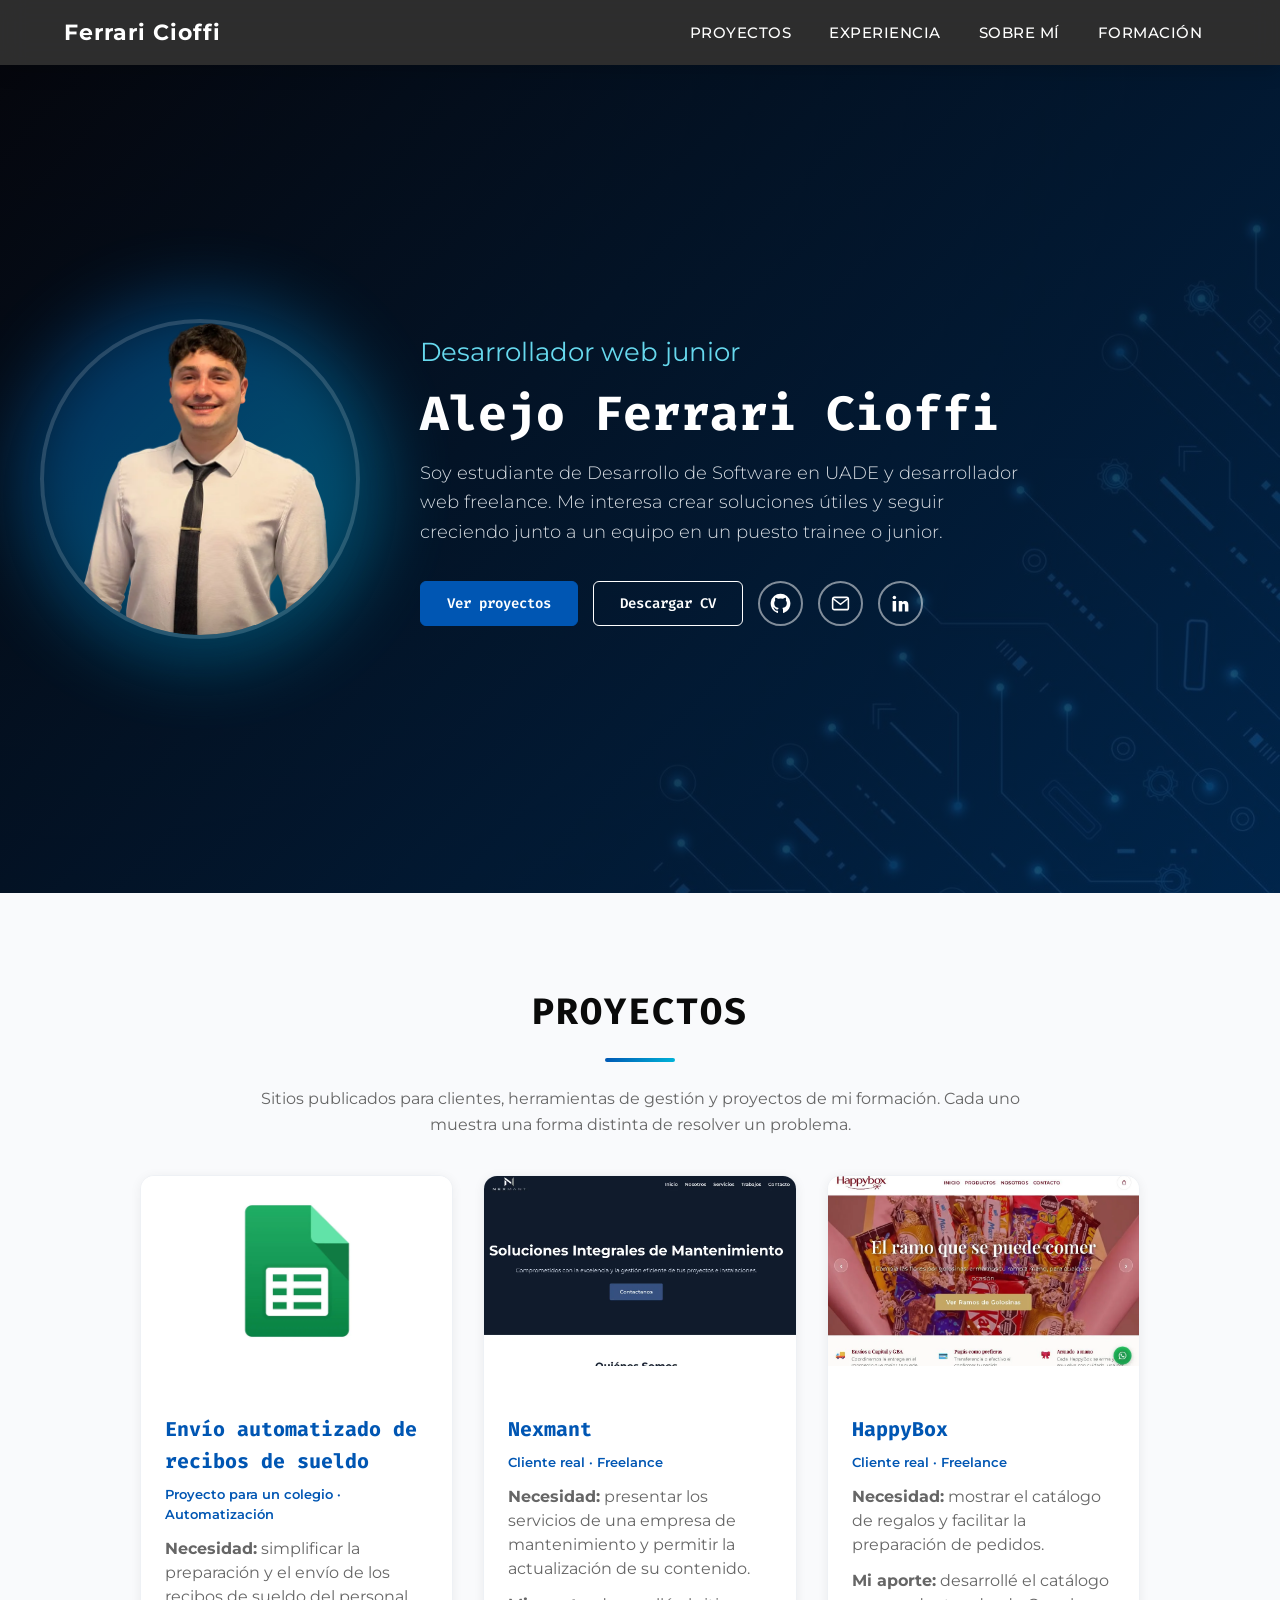
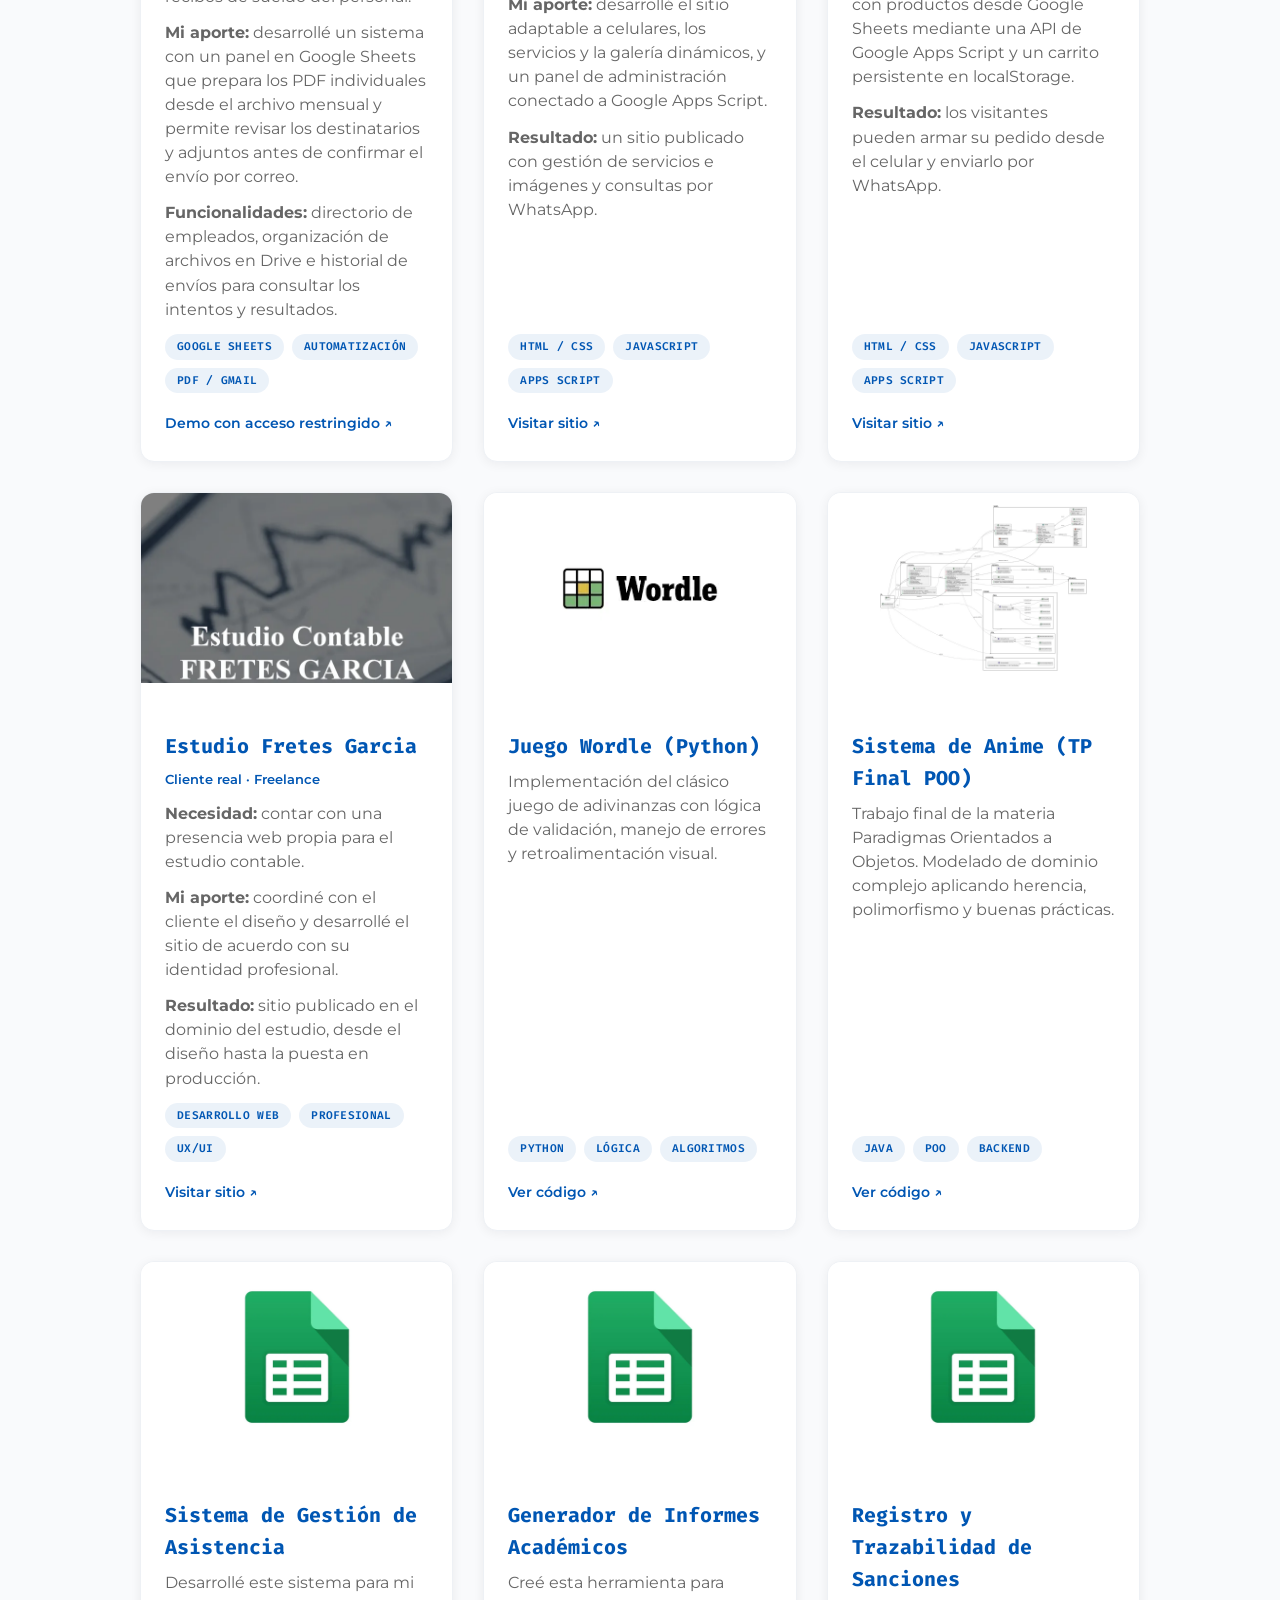
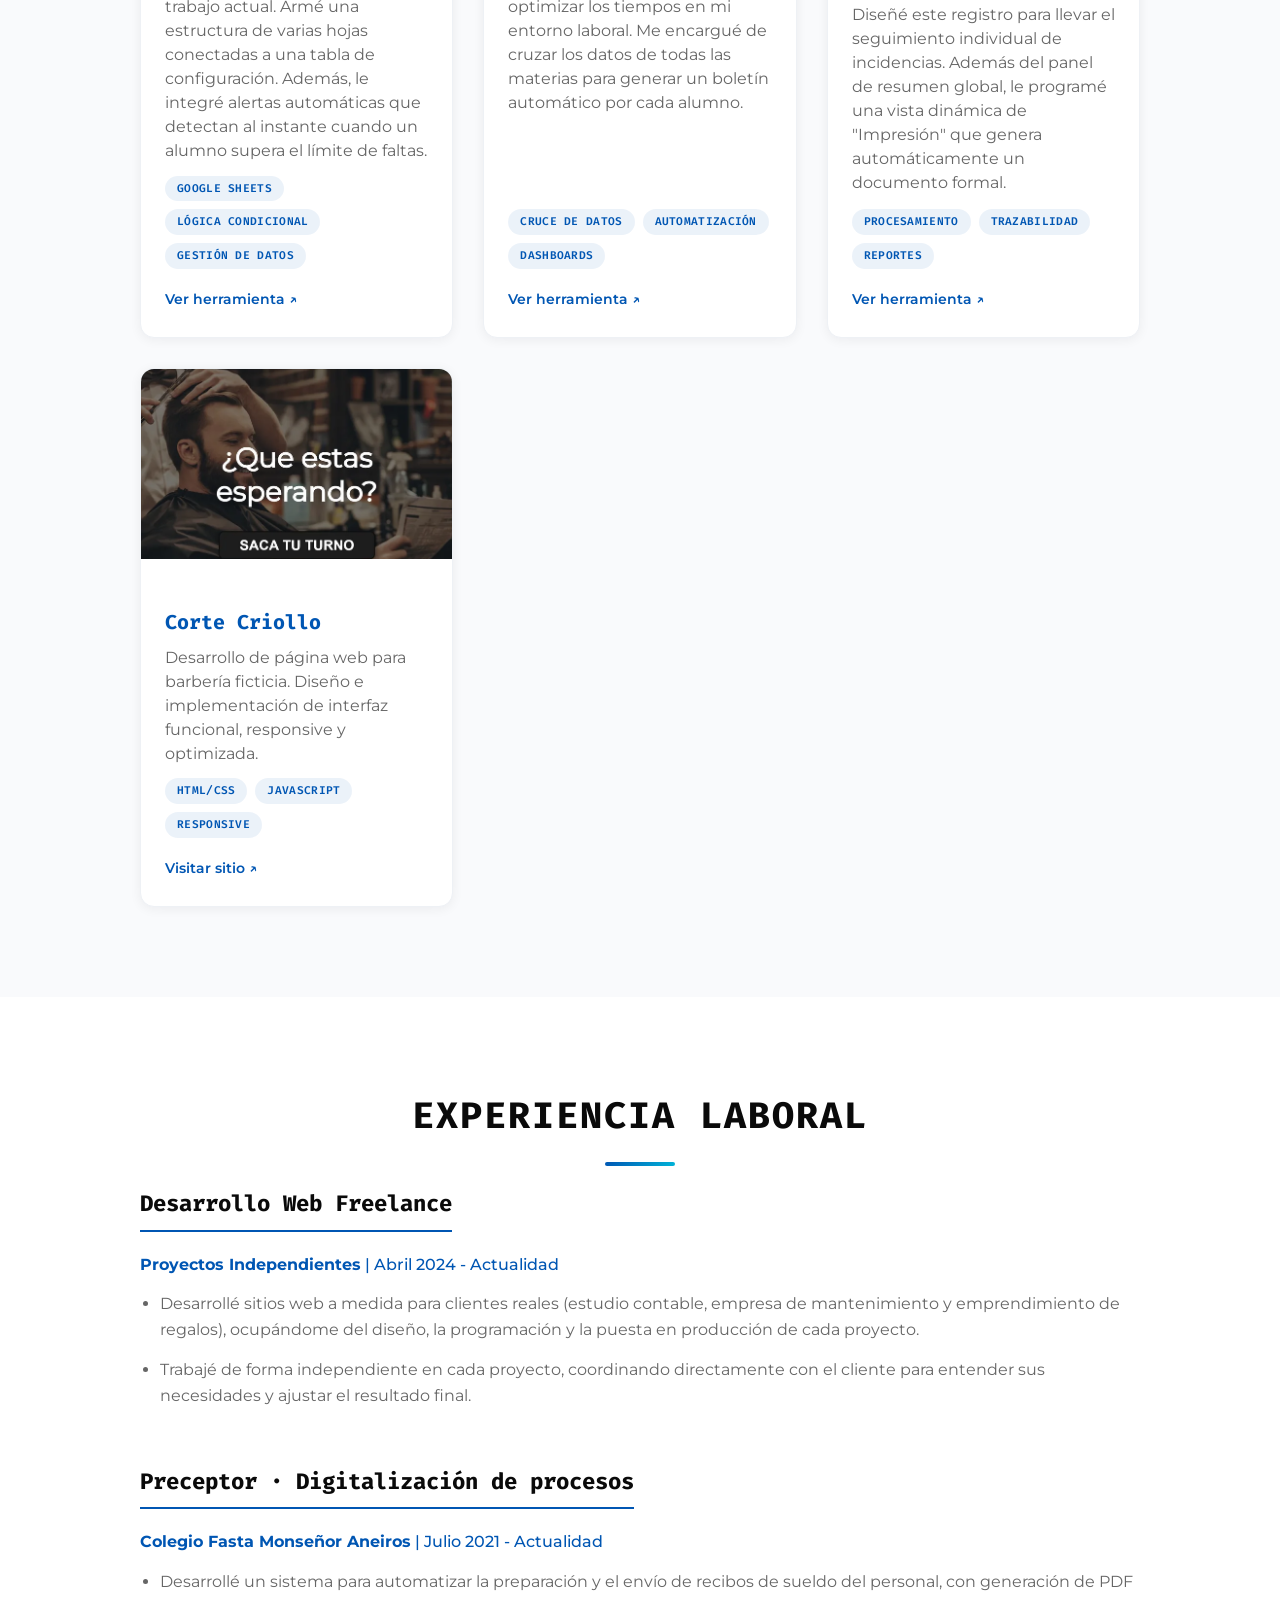
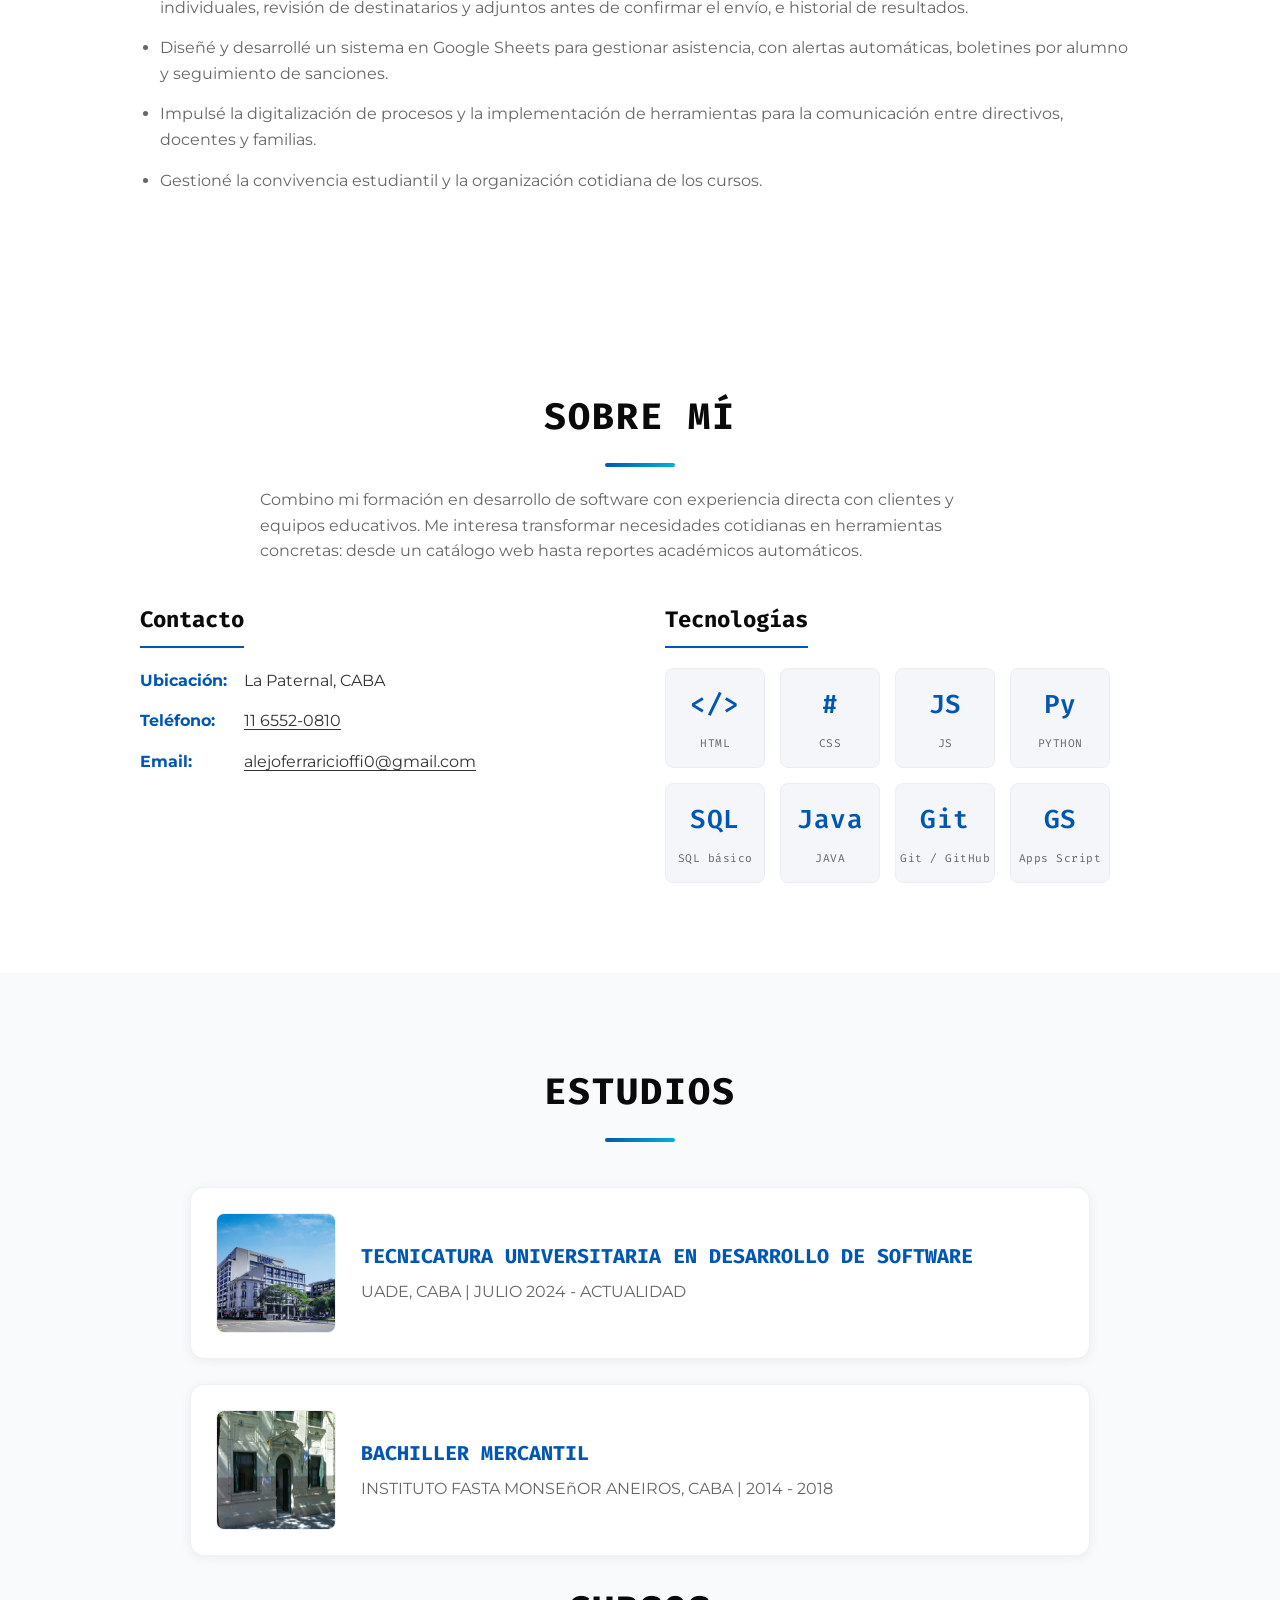
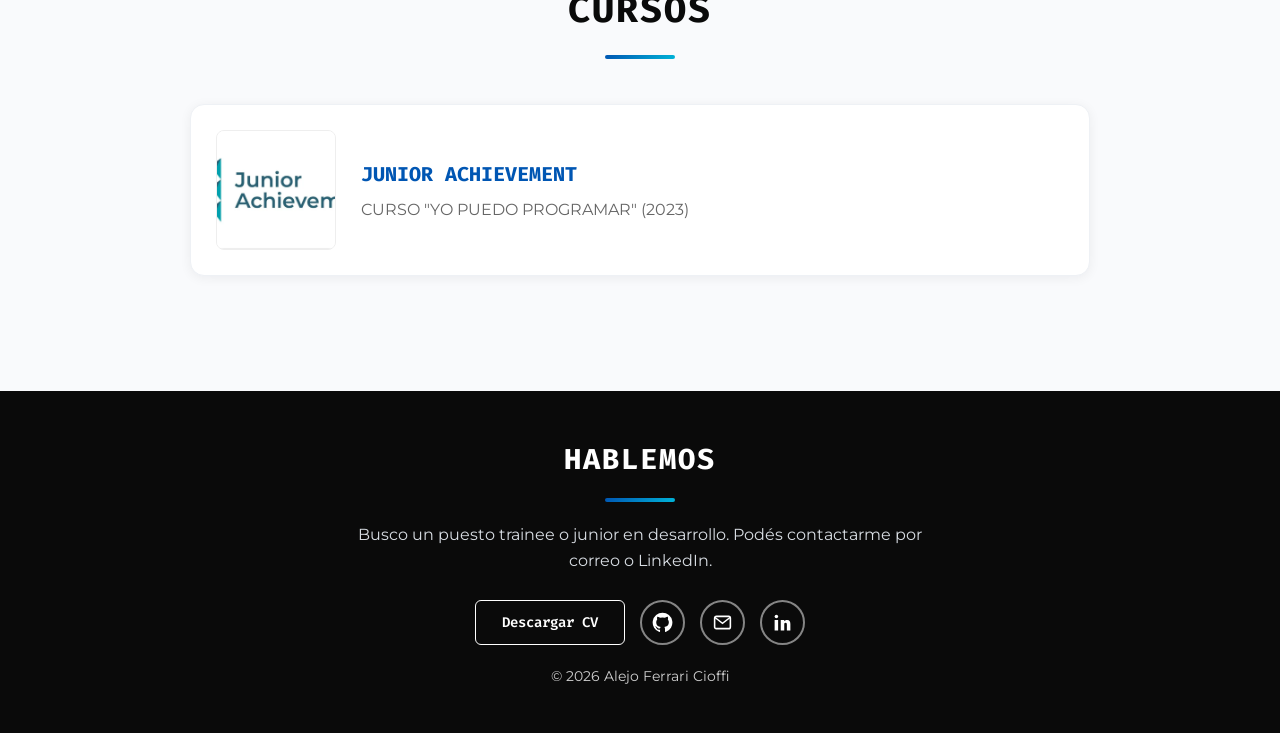
==== commit 79ec71c6: "Incluye automatizacion de recibos en experiencia laboral" ====
--- a/index.html
+++ b/index.html
@@ -254,6 +254,7 @@
                     <h3>Preceptor · Digitalización de procesos</h3>
                     <p class="experiencia-subtitulo"><strong>Colegio Fasta Monse&ntilde;or Aneiros</strong> | Julio 2021 - Actualidad</p>
                     <ul class="lista-experiencia">
+                        <li>Desarrollé un sistema para automatizar la preparación y el envío de recibos de sueldo del personal, con generación de PDF individuales, revisión de destinatarios y adjuntos antes de confirmar el envío, e historial de resultados.</li>
                         <li>Diseñé y desarrollé un sistema en Google Sheets para gestionar asistencia, con alertas automáticas, boletines por alumno y seguimiento de sanciones.</li>
                         <li>Impulsé la digitalización de procesos y la implementación de herramientas para la comunicación entre directivos, docentes y familias.</li>
                         <li>Gestioné la convivencia estudiantil y la organización cotidiana de los cursos.</li>
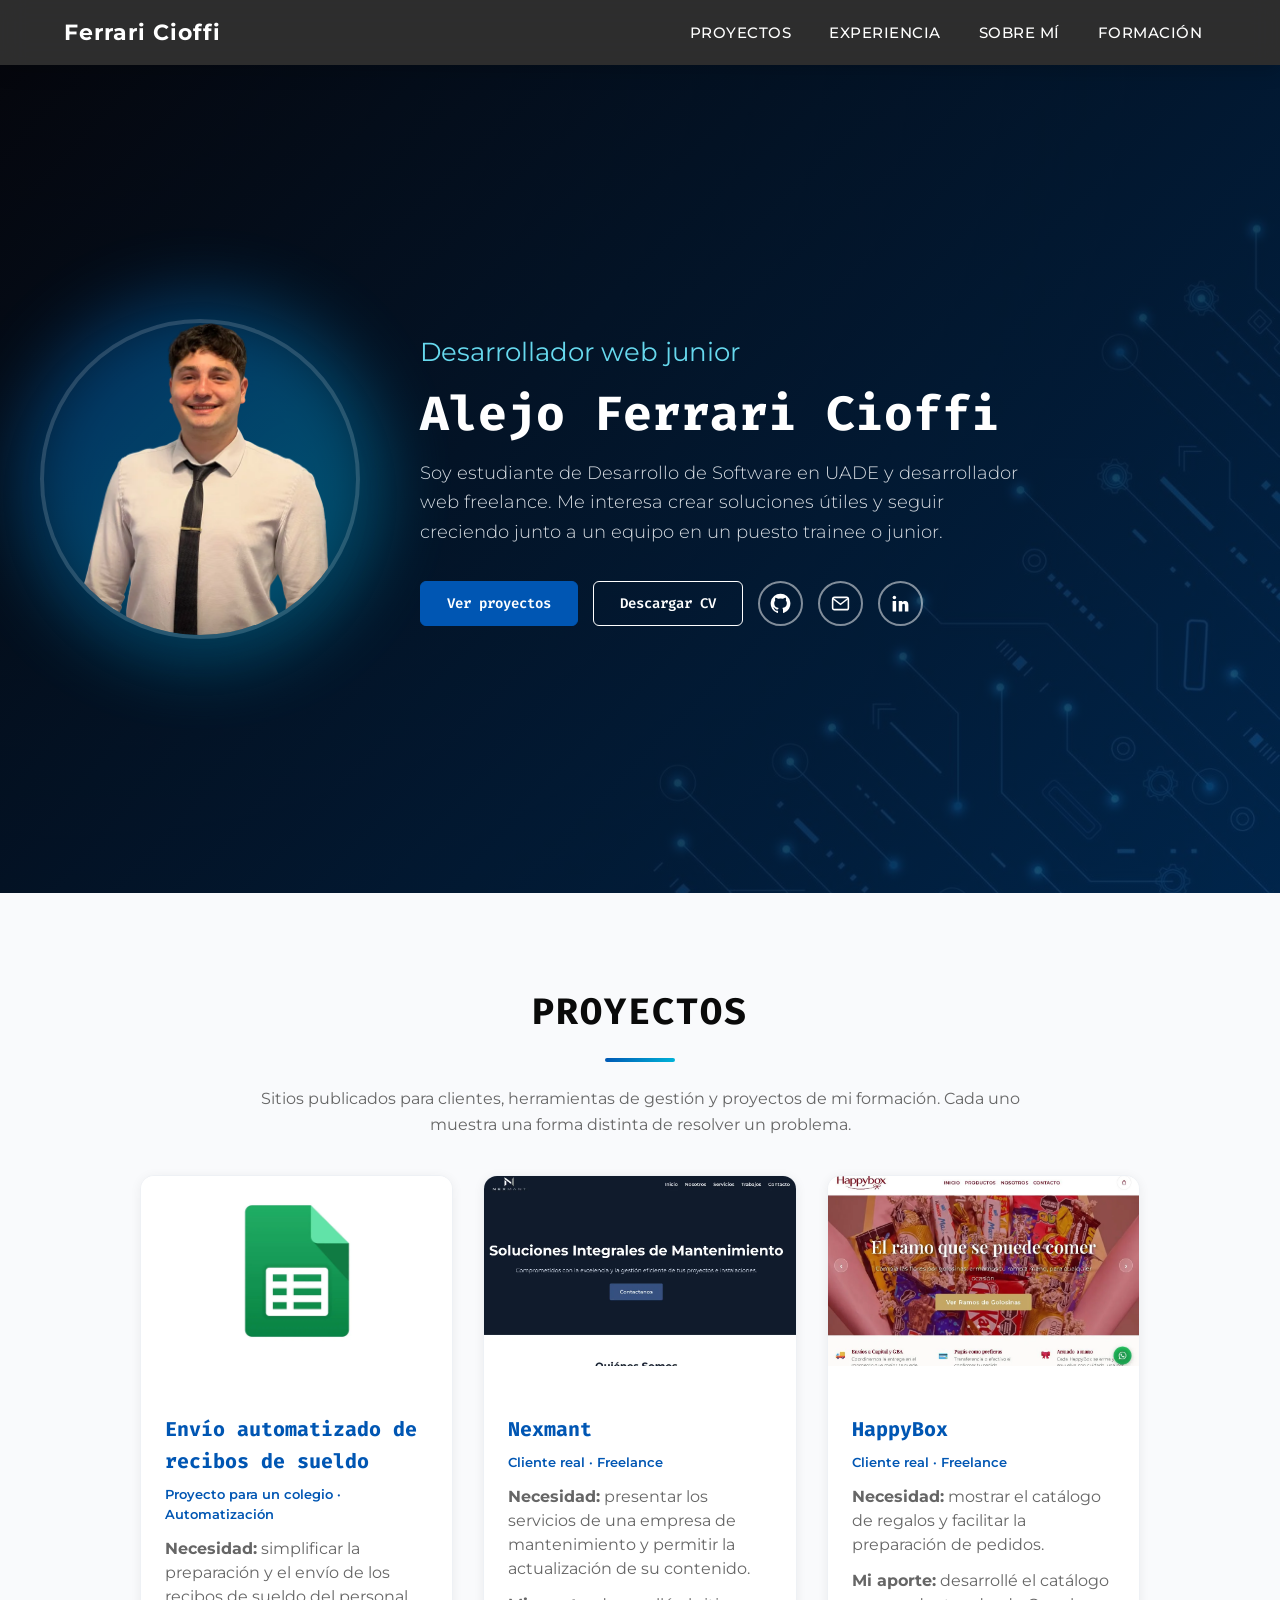
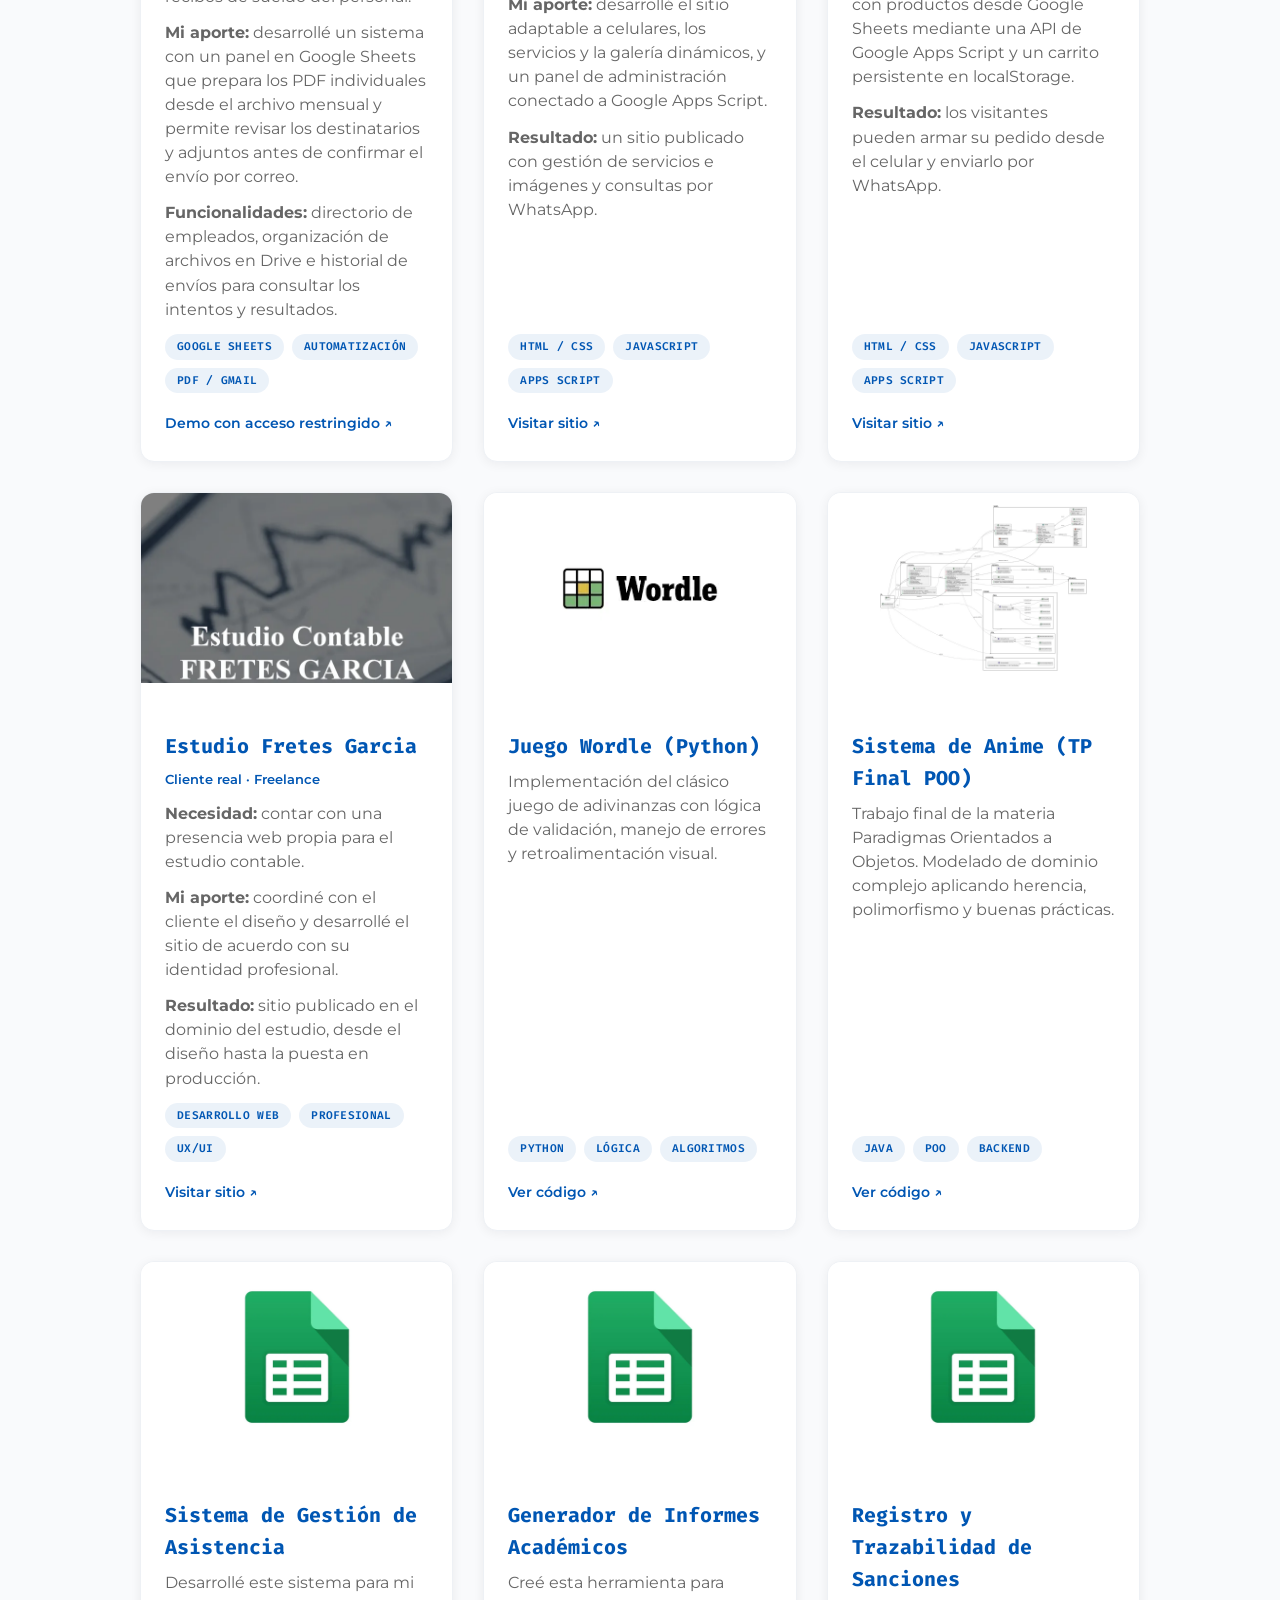
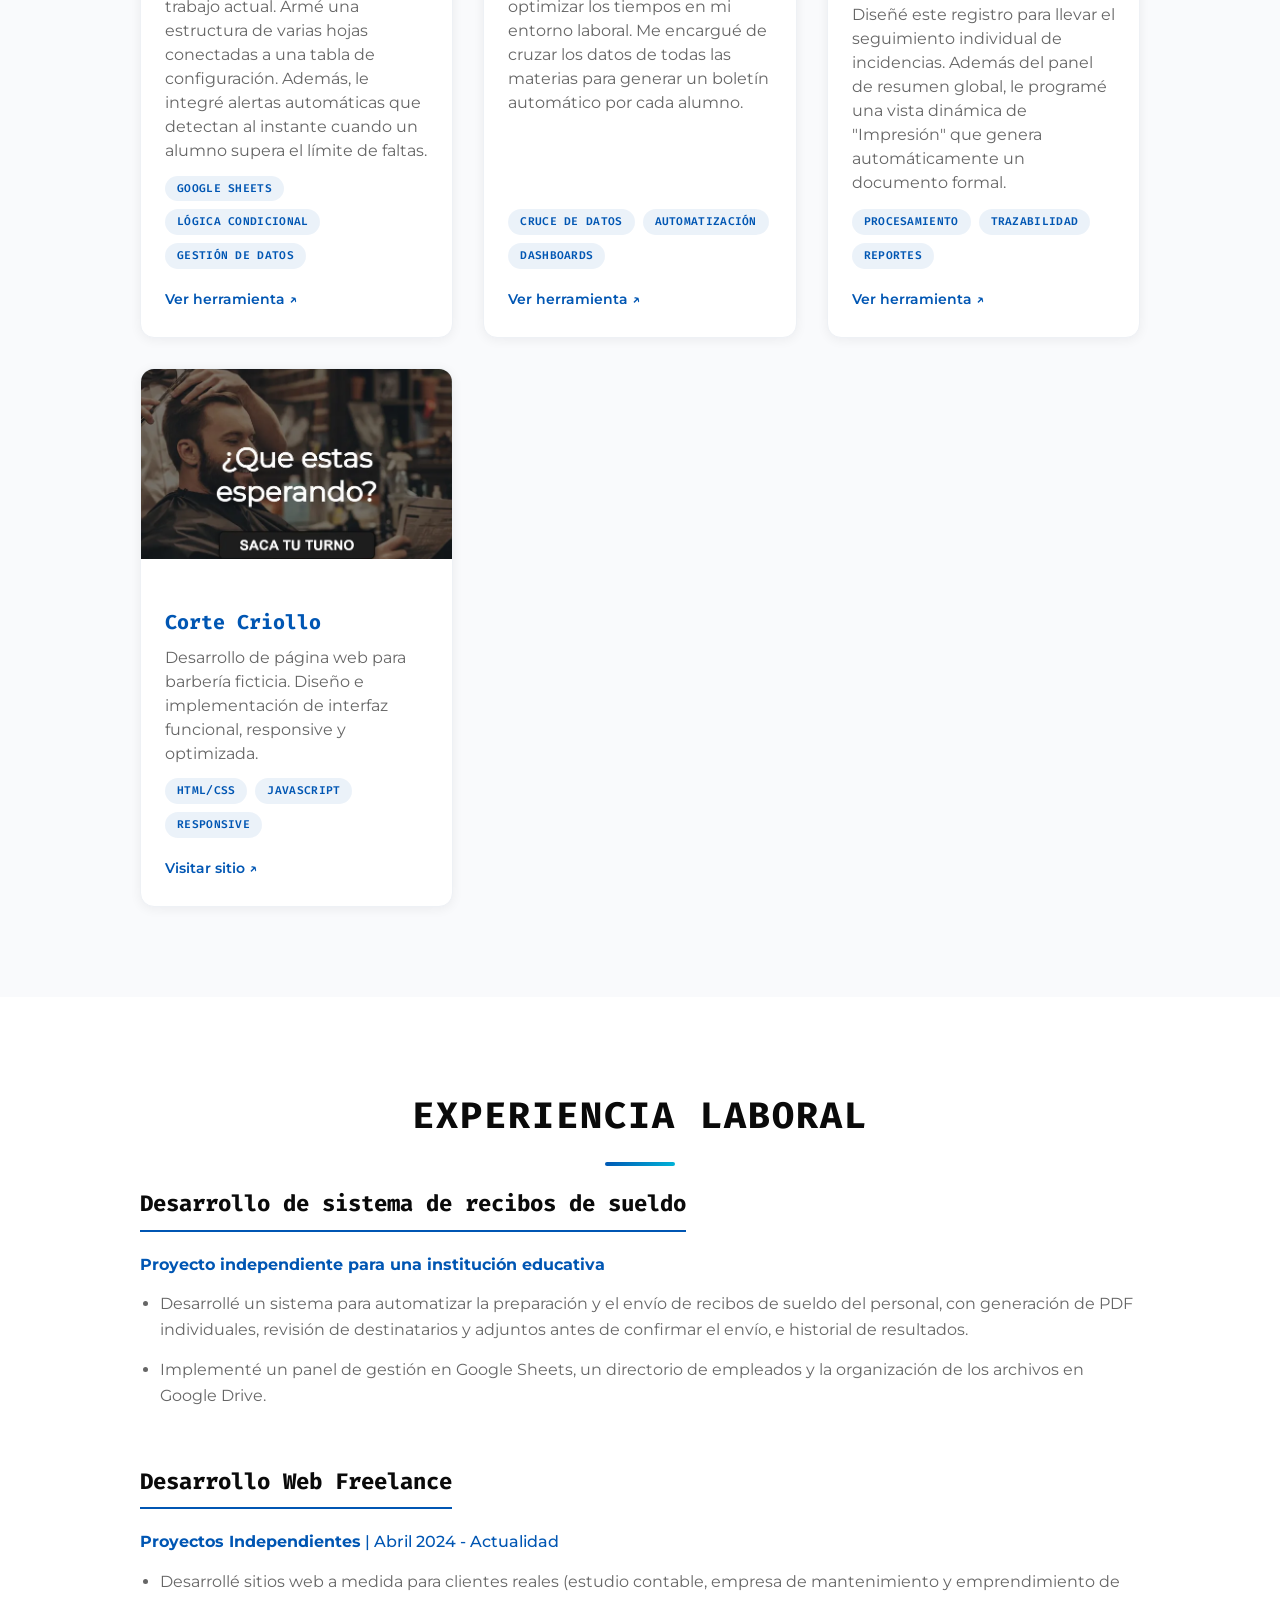
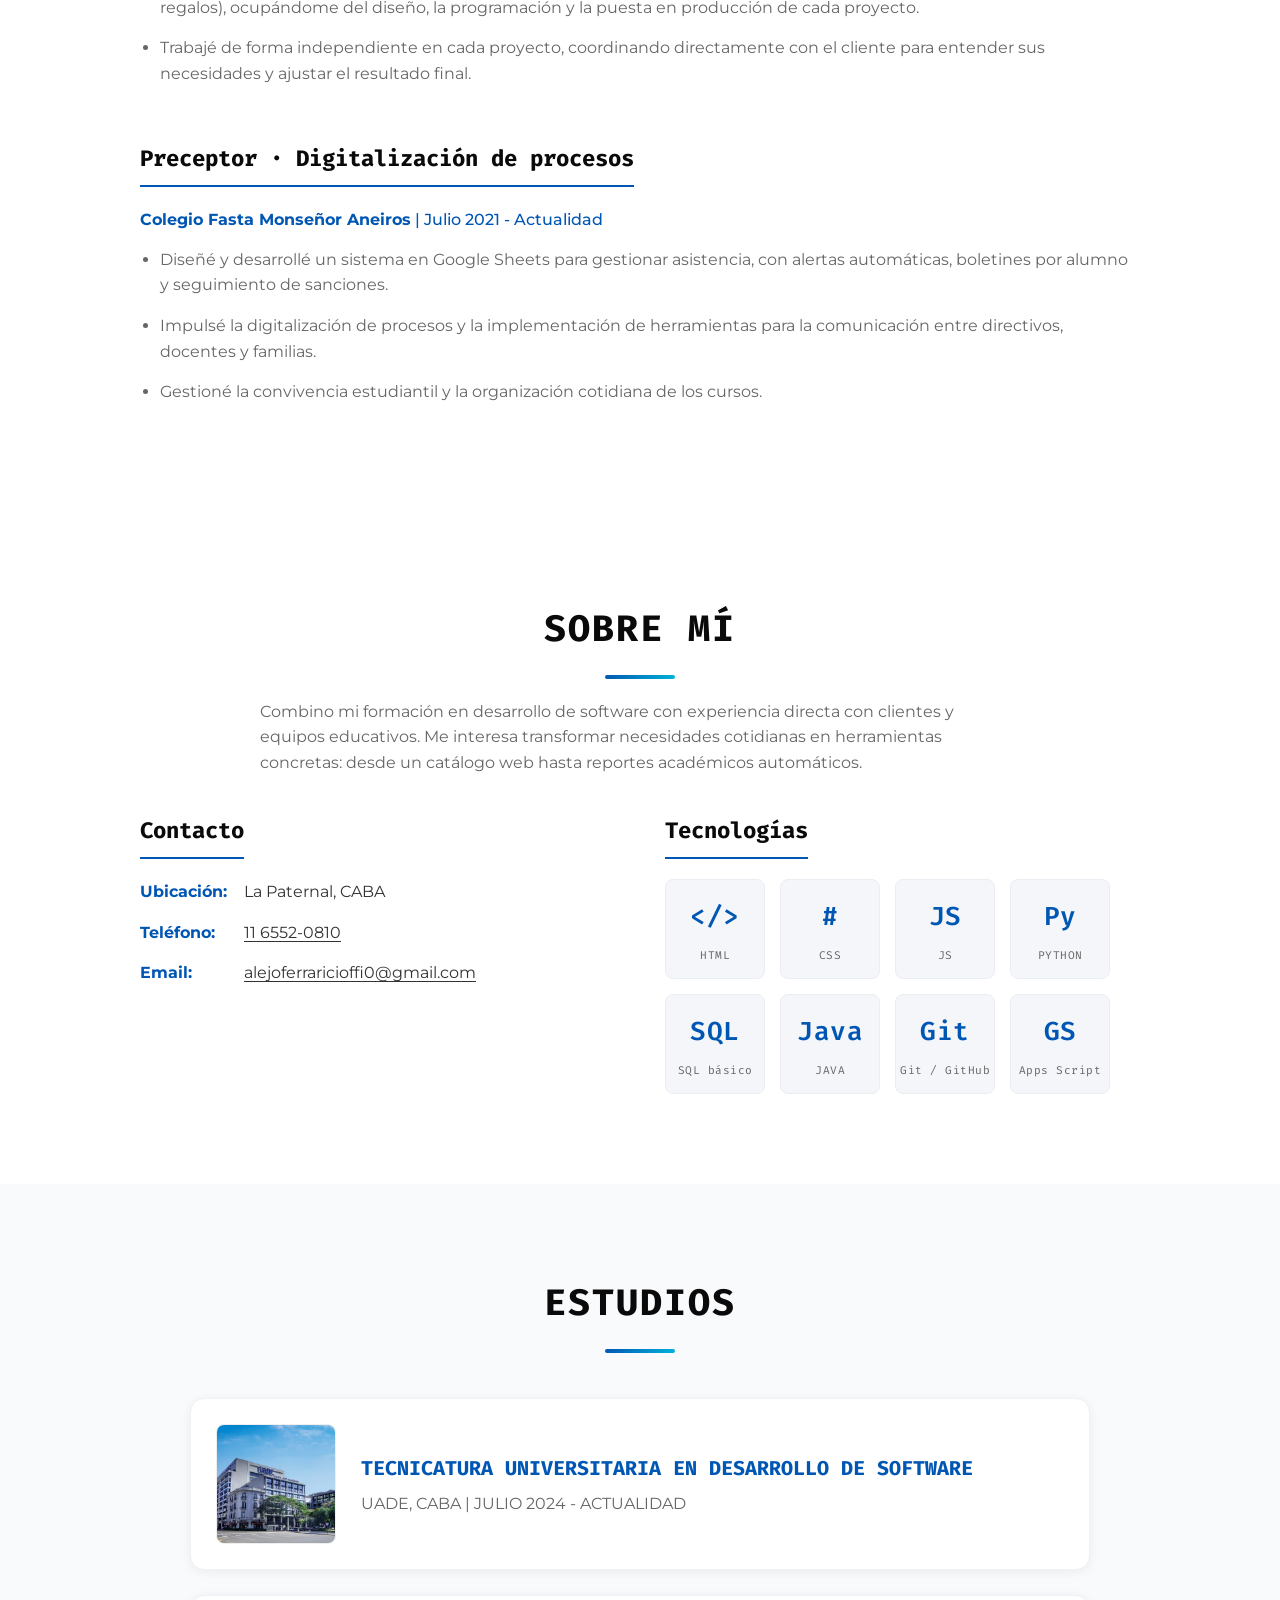
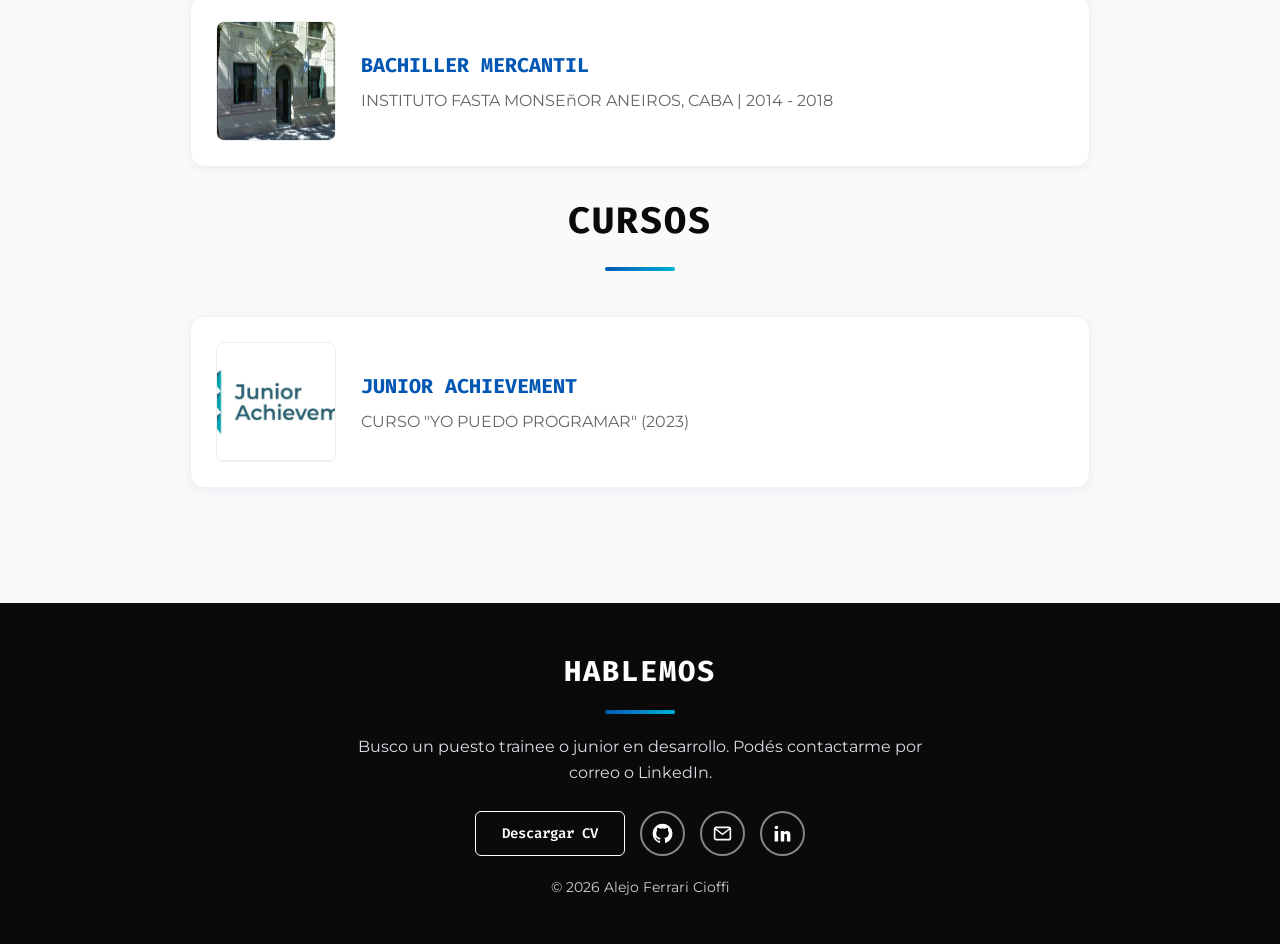
==== commit 967b8b1f: "Presenta sistema de recibos como experiencia independiente" ====
--- a/index.html
+++ b/index.html
@@ -241,6 +241,16 @@
             <h2>Experiencia Laboral</h2>
             <div class="fila">
                 <div class="col col-completa">
+                    <h3>Desarrollo de sistema de recibos de sueldo</h3>
+                    <p class="experiencia-subtitulo"><strong>Proyecto independiente para una institución educativa</strong></p>
+                    <ul class="lista-experiencia">
+                        <li>Desarrollé un sistema para automatizar la preparación y el envío de recibos de sueldo del personal, con generación de PDF individuales, revisión de destinatarios y adjuntos antes de confirmar el envío, e historial de resultados.</li>
+                        <li>Implementé un panel de gestión en Google Sheets, un directorio de empleados y la organización de los archivos en Google Drive.</li>
+                    </ul>
+                </div>
+            </div>
+            <div class="fila">
+                <div class="col col-completa">
                     <h3>Desarrollo Web Freelance</h3>
                     <p class="experiencia-subtitulo"><strong>Proyectos Independientes</strong> | Abril 2024 - Actualidad</p>
                     <ul class="lista-experiencia">
@@ -254,7 +264,6 @@
                     <h3>Preceptor · Digitalización de procesos</h3>
                     <p class="experiencia-subtitulo"><strong>Colegio Fasta Monse&ntilde;or Aneiros</strong> | Julio 2021 - Actualidad</p>
                     <ul class="lista-experiencia">
-                        <li>Desarrollé un sistema para automatizar la preparación y el envío de recibos de sueldo del personal, con generación de PDF individuales, revisión de destinatarios y adjuntos antes de confirmar el envío, e historial de resultados.</li>
                         <li>Diseñé y desarrollé un sistema en Google Sheets para gestionar asistencia, con alertas automáticas, boletines por alumno y seguimiento de sanciones.</li>
                         <li>Impulsé la digitalización de procesos y la implementación de herramientas para la comunicación entre directivos, docentes y familias.</li>
                         <li>Gestioné la convivencia estudiantil y la organización cotidiana de los cursos.</li>
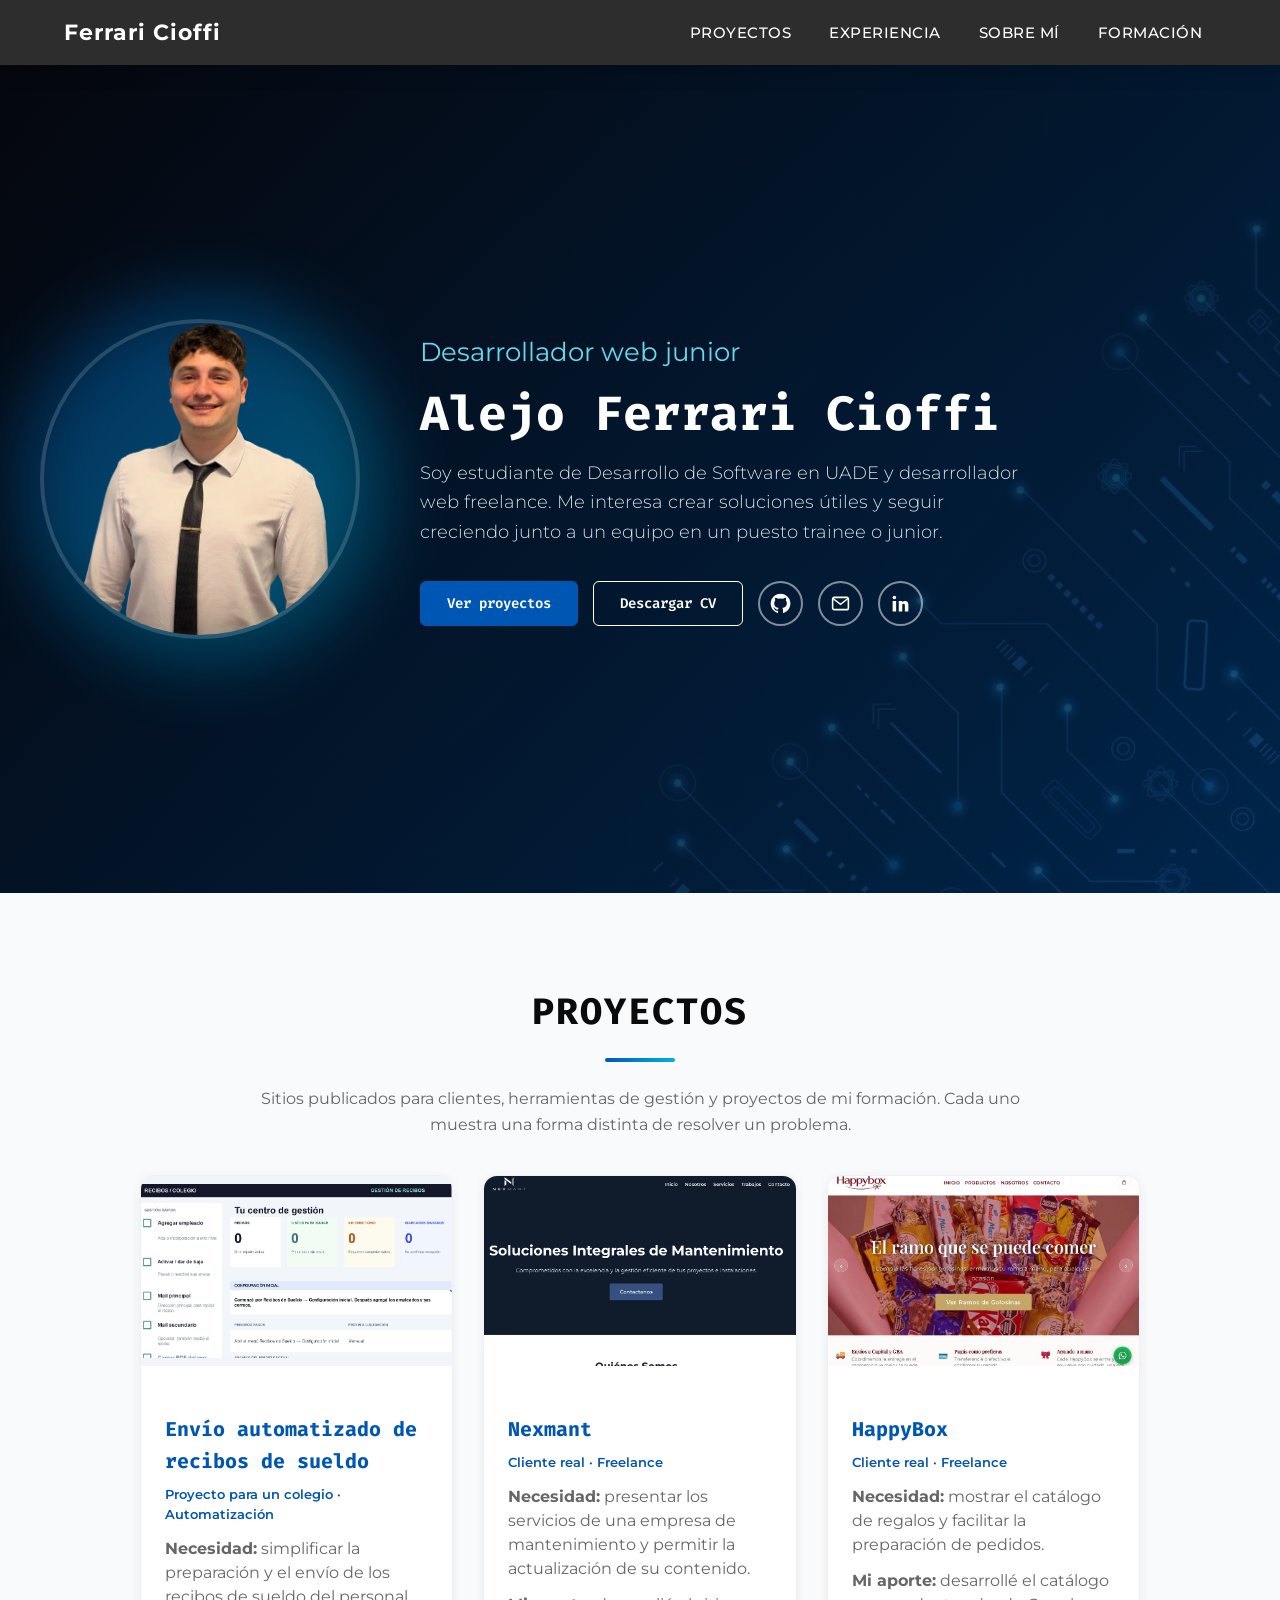
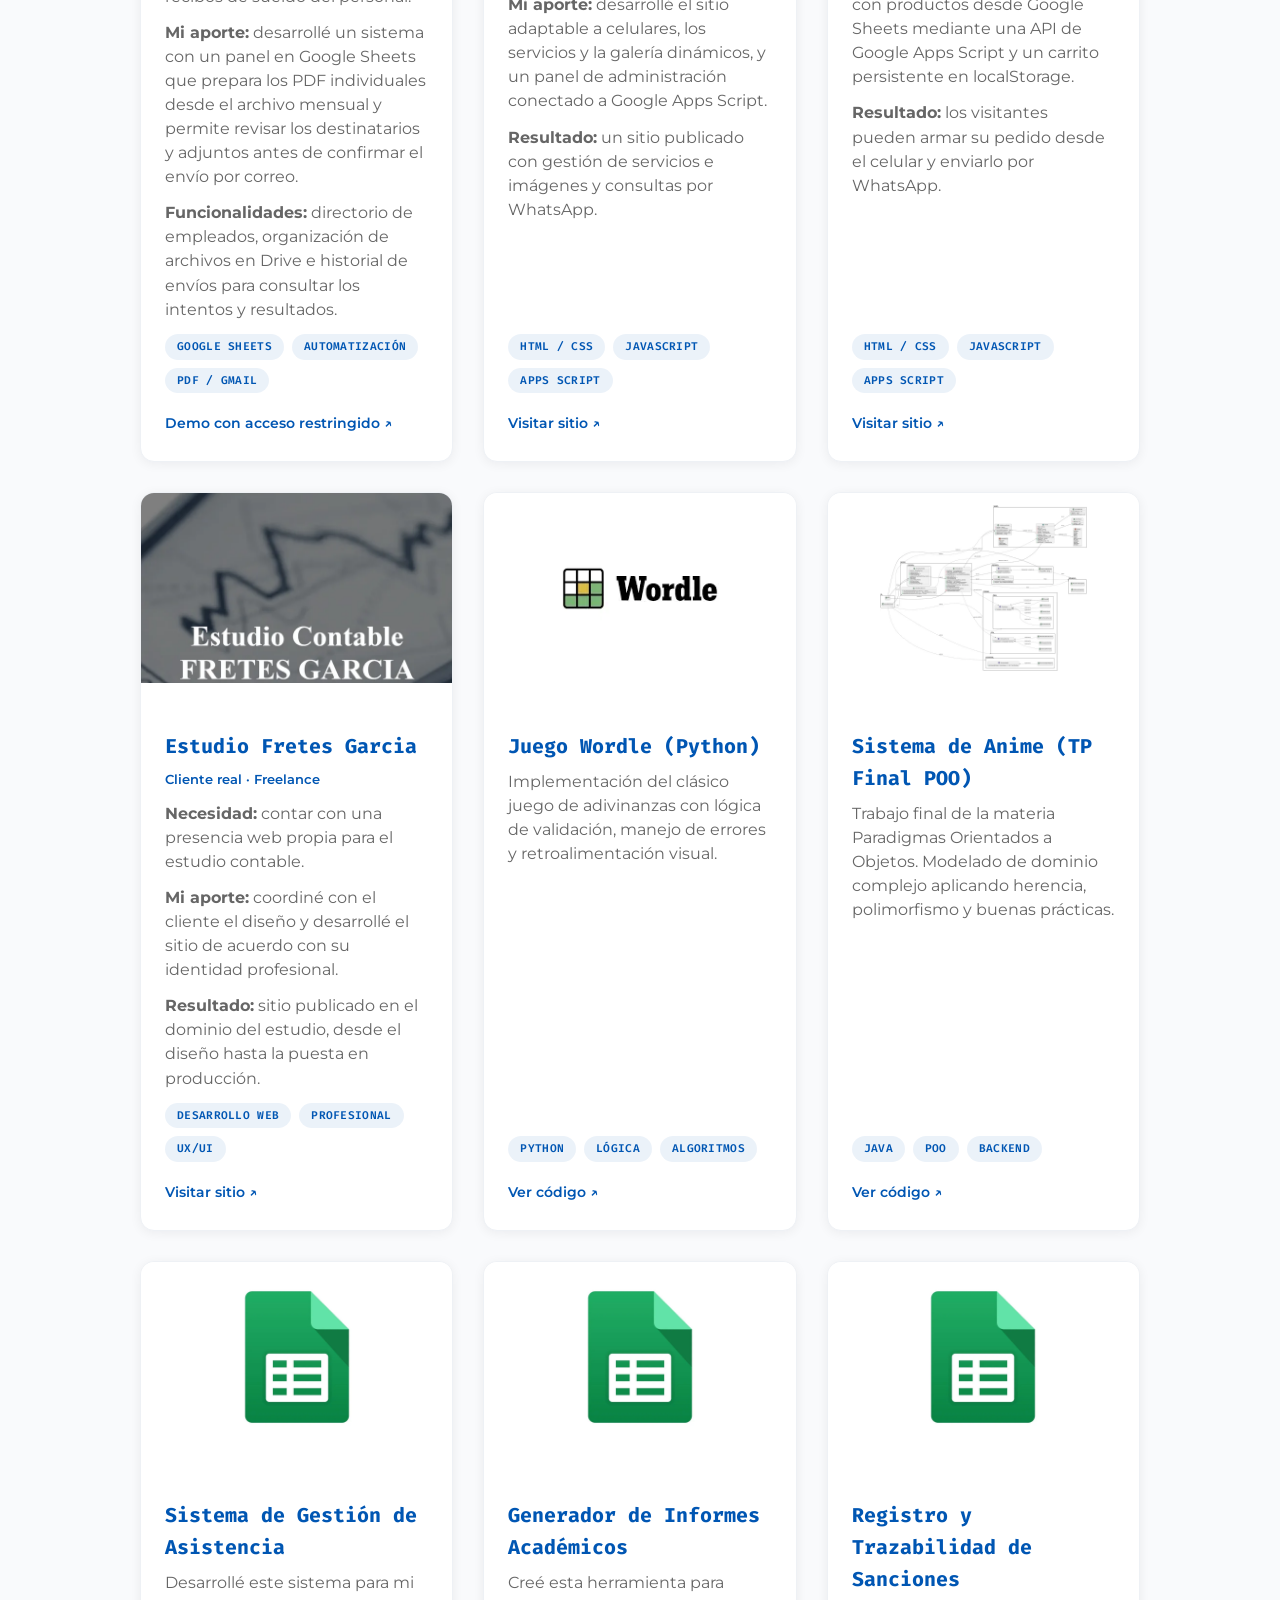
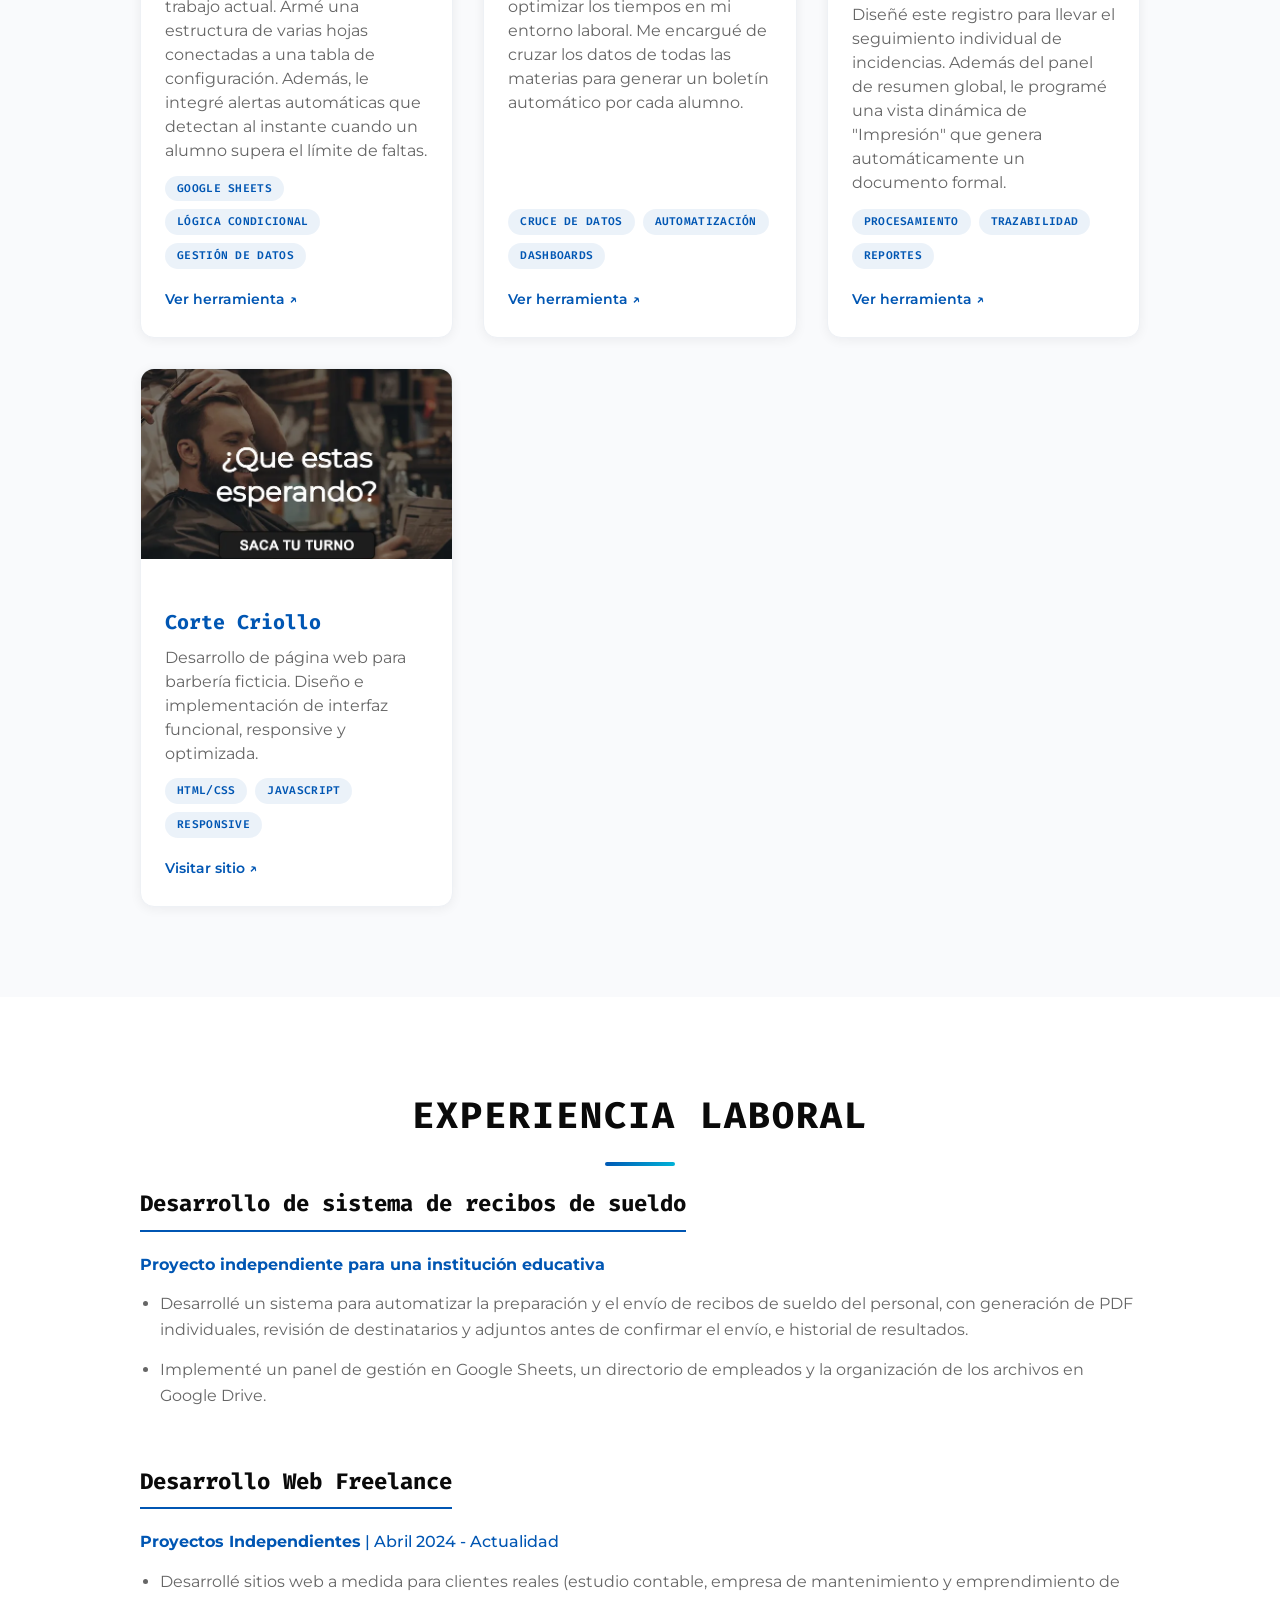
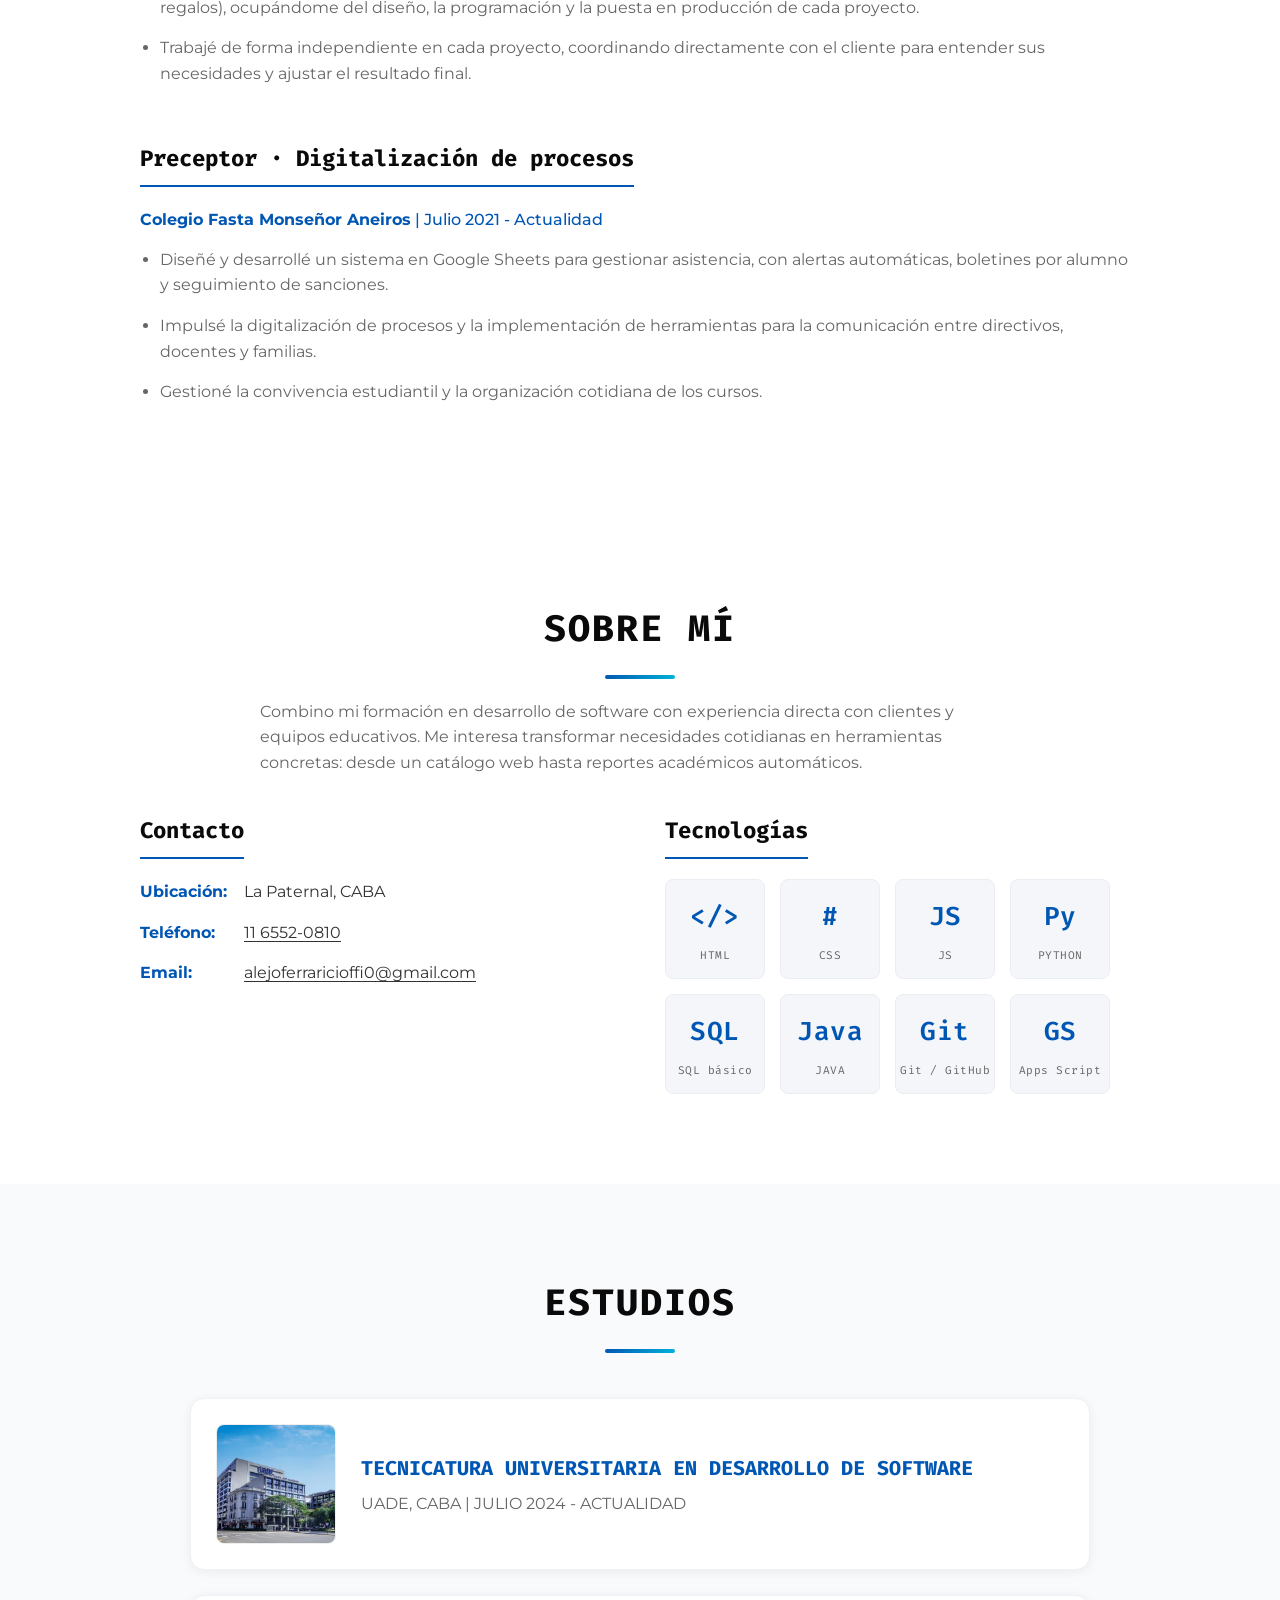
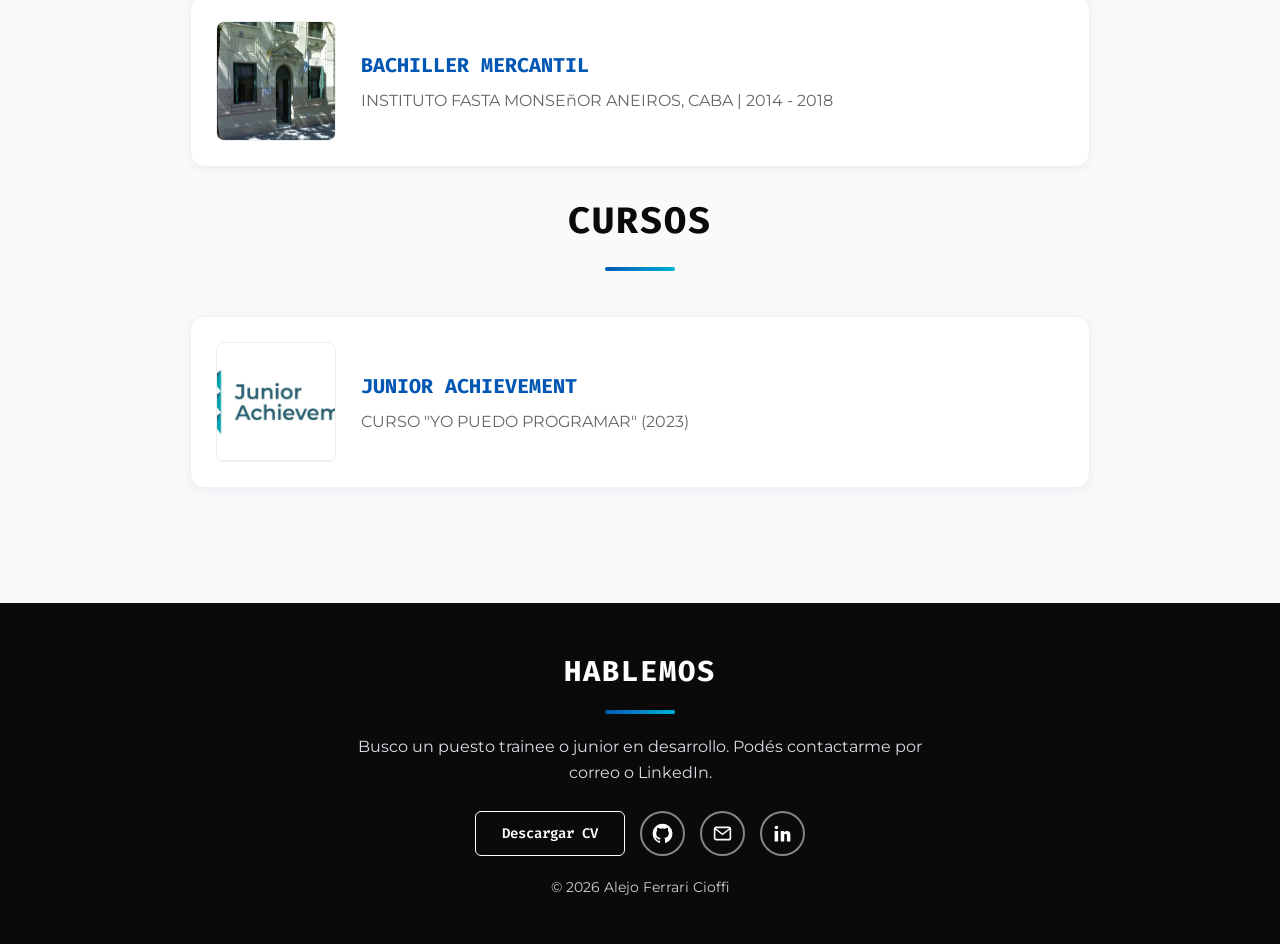
==== commit c420ae34: "Agrega captura del panel al proyecto de recibos" ====
--- a/index.html
+++ b/index.html
@@ -69,7 +69,7 @@
             <div class="lista-proyectos">
                 <a href="https://docs.google.com/spreadsheets/d/1zKtE4GfEh0wh0r41DDaHE5PE_omH10w5tu3Kq075ejM/edit" target="_blank" rel="noopener noreferrer">
                     <div class="project">
-                        <img src="imagenes/optimized/sheets-logo.webp" alt="Logo de Google Sheets" class="logo-tecnologia" width="700" height="700" decoding="async" loading="lazy">
+                        <img src="imagenes/recibos-colegio.png" alt="Panel de gestión de recibos de sueldo del colegio" width="1914" height="1072" style="object-fit: contain; background-color: #f1f5f9;" decoding="async" loading="lazy">
                         <div class="info-project">
                             <h3>Envío automatizado de recibos de sueldo</h3>
                             <p class="project-kind">Proyecto para un colegio · Automatización</p>
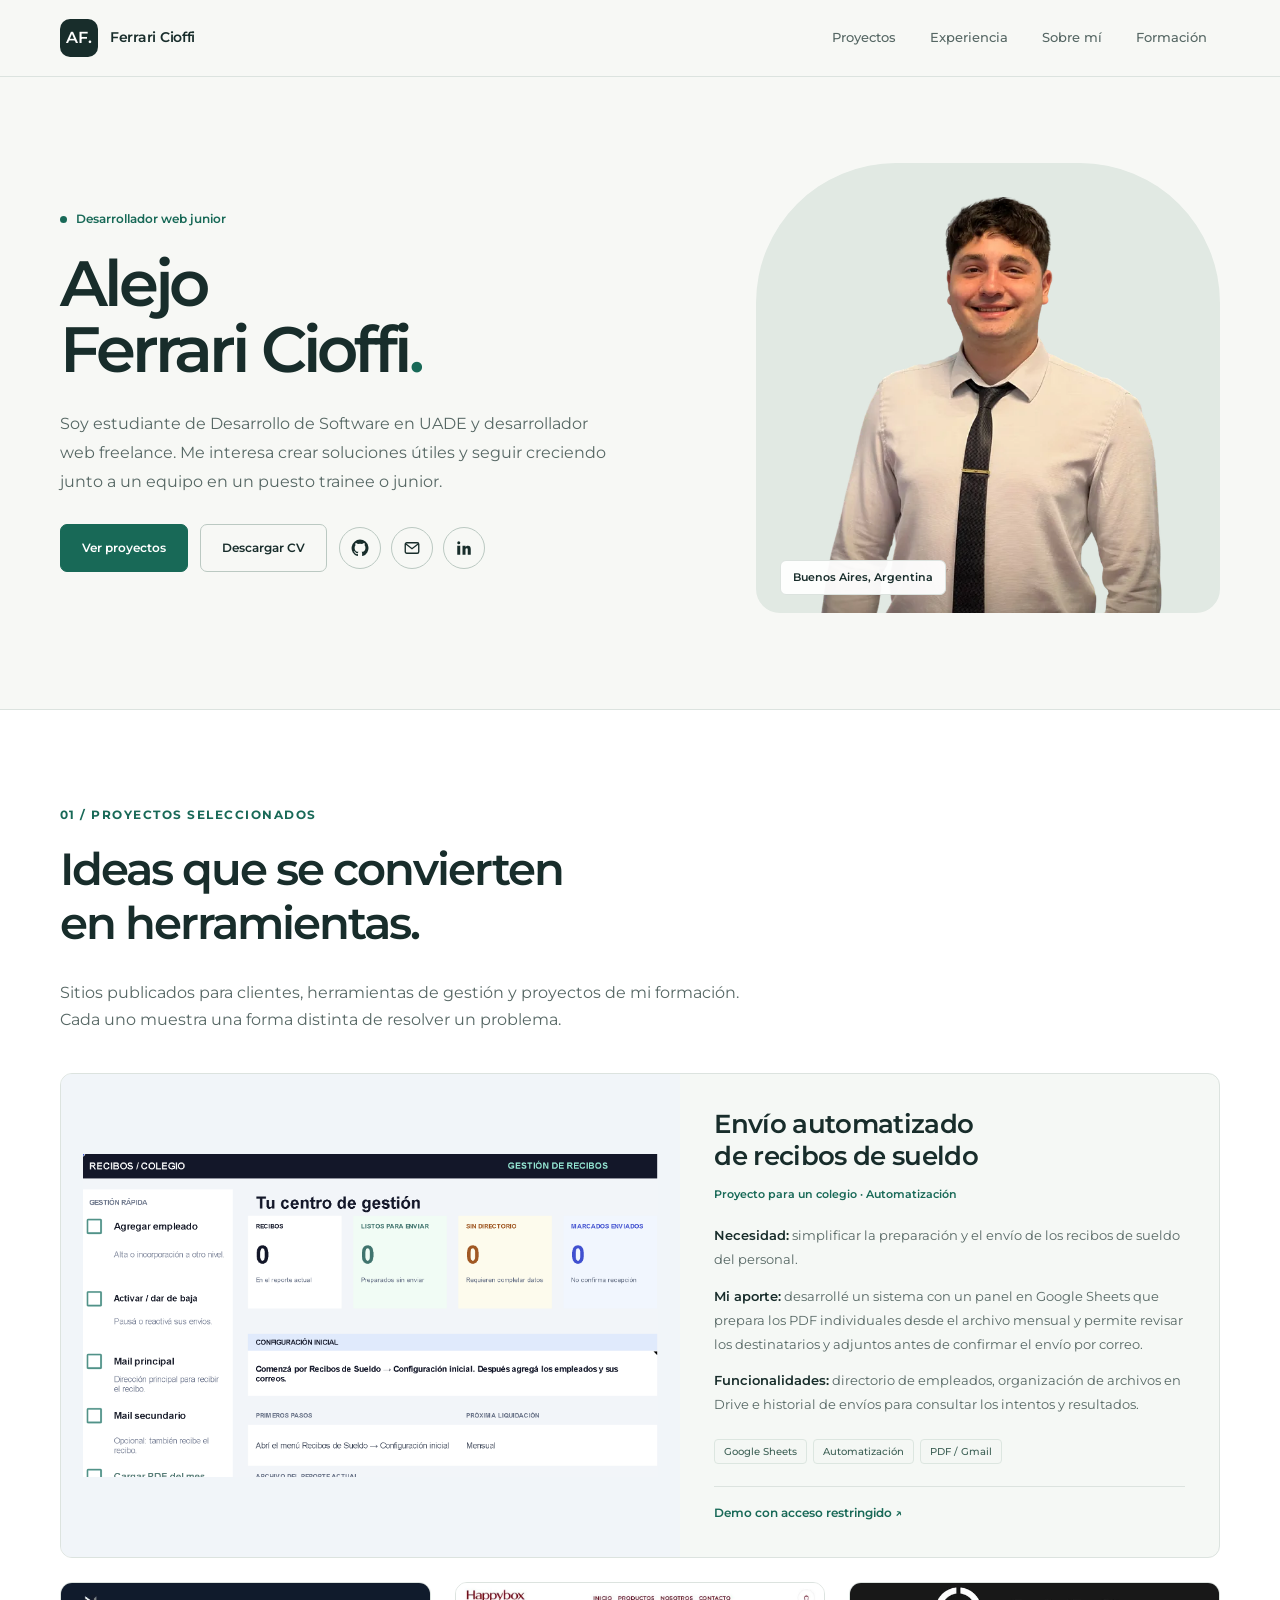
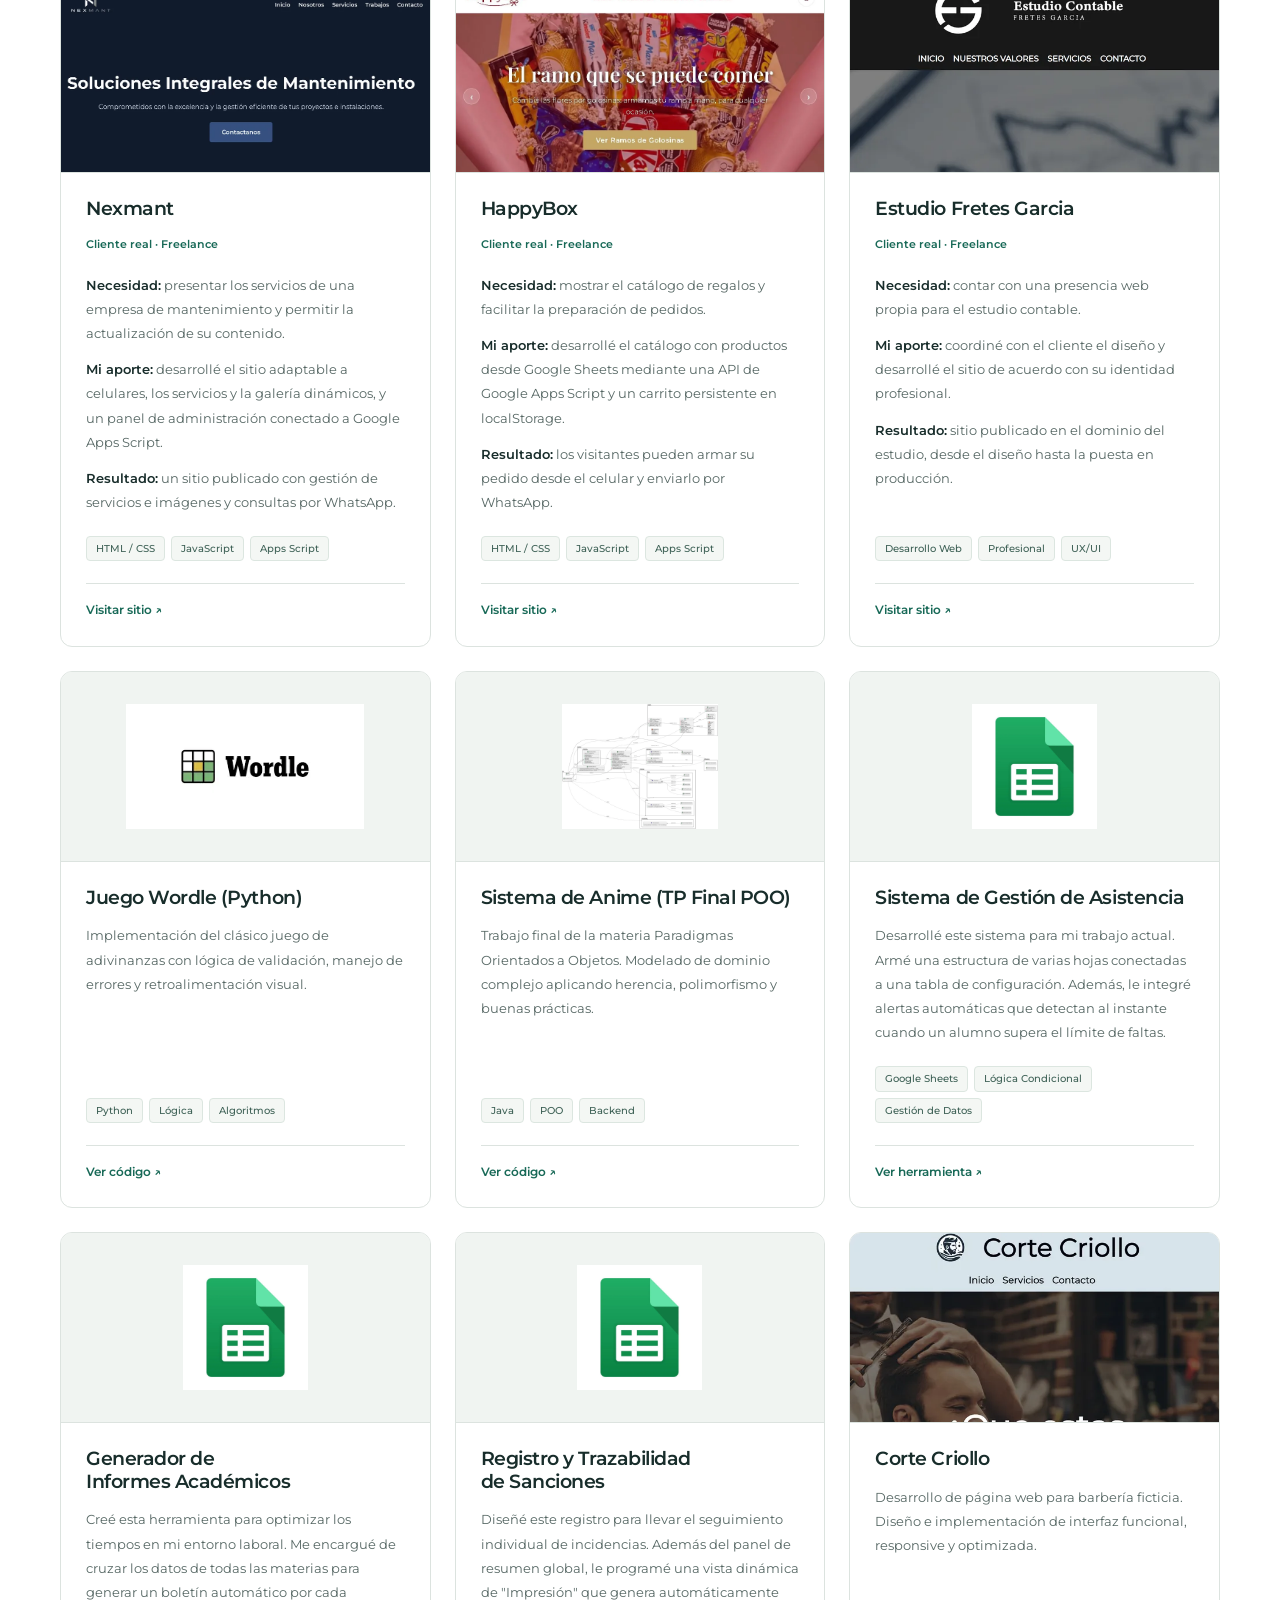
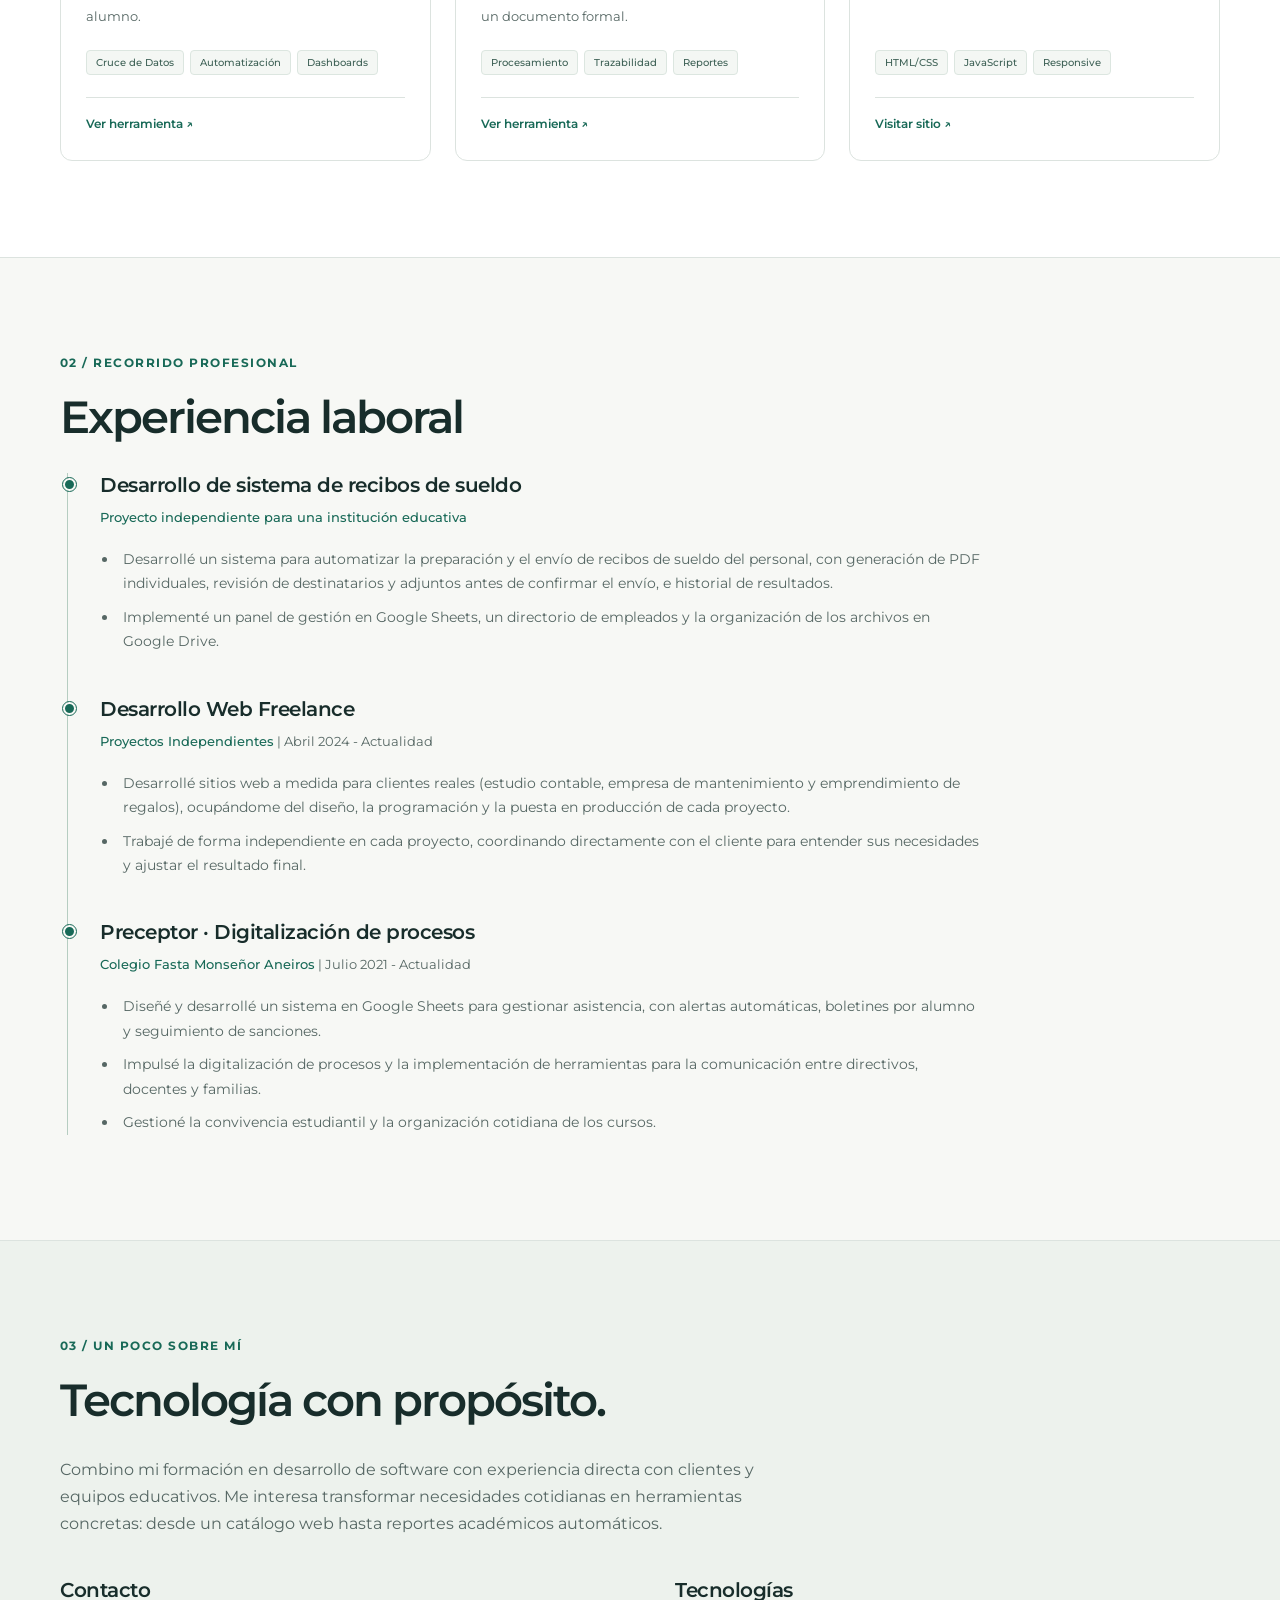
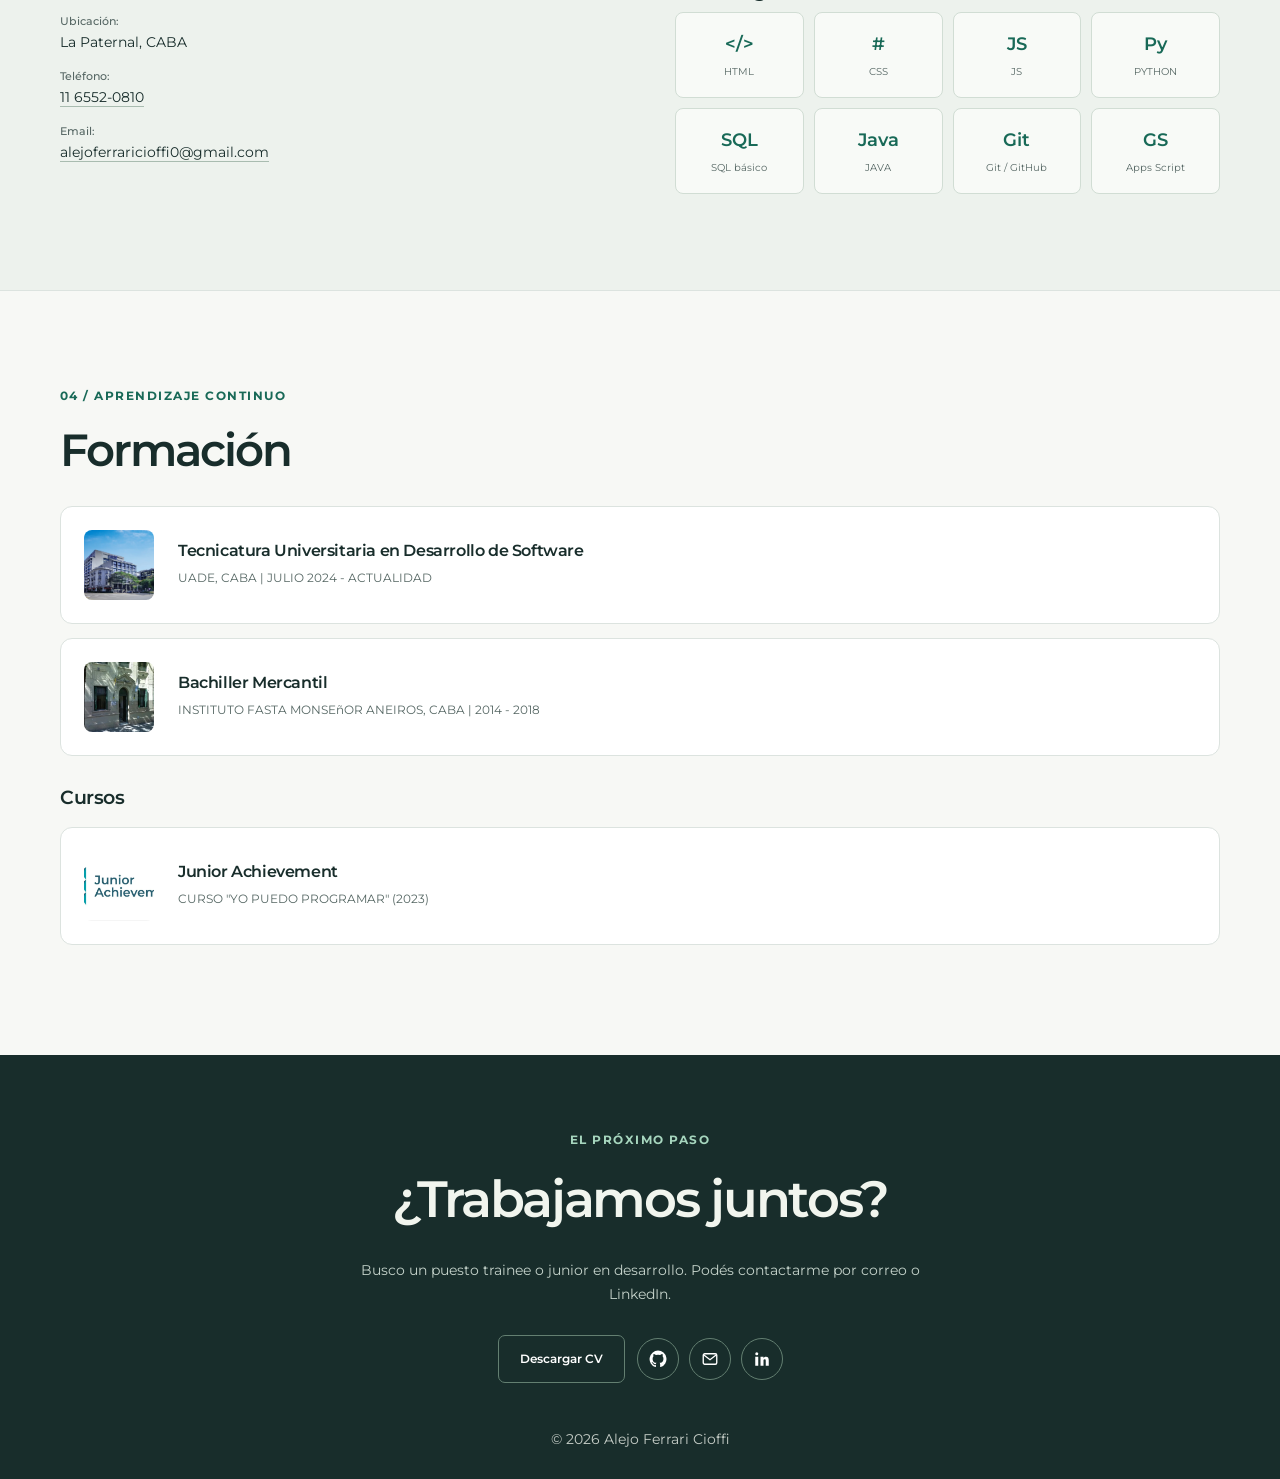
==== commit 9fe1c038: "Renueva el diseño del portafolio con proyectos destacados y experiencia organizada" ====
--- a/index.html
+++ b/index.html
@@ -5,17 +5,17 @@
     <meta name="viewport" content="width=device-width, initial-scale=1.0">
     <title>Alejo Ferrari Cioffi | Desarrollador Web Junior</title>
     <meta name="description" content="Desarrollador web junior y estudiante en UADE. Sitios para clientes reales, proyectos en Python y Java y automatización con Google Sheets.">
-    <meta name="theme-color" content="#0a0a0a">
+    <meta name="theme-color" content="#f7f8f5">
 
     <meta property="og:title" content="Alejo Ferrari Cioffi | Desarrollador Web Junior">
     <meta property="og:description" content="Portafolio profesional. Proyectos en Python, Java, SQL y Desarrollo Web.">
-    <meta property="og:image" content="https://alejofc08.github.io/Portafolio/imagenes/yo.png">
-    <meta property="og:url" content="https://alejofc08.github.io/Portafolio/">
+    <meta property="og:image" content="https://alejofc08.github.io/Portfolio/imagenes/yo.png">
+    <meta property="og:url" content="https://alejofc08.github.io/Portfolio/">
     <meta property="og:type" content="website">
     <link rel="icon" href="favicon.svg" type="image/svg+xml">
 
     <link href="https://fonts.googleapis.com/css2?family=Fira+Code:wght@400;500;600;700&family=Montserrat:wght@300;400;500;600;700&display=swap" rel="stylesheet">
-    <link rel="stylesheet" href="styles.css?v=9f91959-mobile">
+    <link rel="stylesheet" href="styles.css?v=20261007-design">
     <script defer src="script.js?v=0903b43"></script>
 </head>
 <body>
@@ -23,7 +23,7 @@
     <header>
         <div class="container">
             <div class="logo">
-                <a href="#hero" aria-label="Alejo Ferrari Cioffi, inicio"><span>Ferrari Cioffi</span></a>
+                <a href="#hero" aria-label="Alejo Ferrari Cioffi, inicio"><span class="brand-mark" aria-hidden="true">AF.</span><span>Ferrari Cioffi</span></a>
             </div>
             <button class="menu-toggle" id="mobile-menu" type="button" aria-label="Abrir menú" aria-expanded="false" aria-controls="nav-list" hidden>
                 <span class="menu-icon" aria-hidden="true"></span>
@@ -43,11 +43,12 @@
     <section id="hero">
         <div class="hero-content">
             <div class="imagen">
+                <span class="portrait-label">Buenos Aires, Argentina</span>
                 <img src="imagenes/optimized/yo.webp" alt="Alejo Ferrari Cioffi" width="640" height="640" decoding="async" fetchpriority="high">
             </div>
             <div class="texto">
                 <p class="eyebrow">Desarrollador web junior</p>
-                <h1>Alejo Ferrari Cioffi</h1>
+                <h1>Alejo<br>Ferrari Cioffi<span class="name-dot" aria-hidden="true">.</span></h1>
                 <p>Soy estudiante de Desarrollo de Software en UADE y desarrollador web freelance. Me interesa crear soluciones útiles y seguir creciendo junto a un equipo en un puesto trainee o junior.</p>
                 <div class="redes">
                     <a class="ui-btn primary-btn" href="#proyectos">Ver proyectos</a>
@@ -64,7 +65,8 @@
 
     <section id="proyectos" class="portfolio">
         <div class="contenido-seccion">
-            <h2>Proyectos</h2>
+            <p class="section-label">01 / Proyectos seleccionados</p>
+            <h2>Ideas que se convierten<br>en herramientas.</h2>
             <p class="section-intro">Sitios publicados para clientes, herramientas de gestión y proyectos de mi formación. Cada uno muestra una forma distinta de resolver un problema.</p>
             <div class="lista-proyectos">
                 <a href="https://docs.google.com/spreadsheets/d/1zKtE4GfEh0wh0r41DDaHE5PE_omH10w5tu3Kq075ejM/edit" target="_blank" rel="noopener noreferrer">
@@ -238,7 +240,8 @@
 
     <section id="experiencia" class="sobremi">
         <div class="contenido-seccion">
-            <h2>Experiencia Laboral</h2>
+            <p class="section-label">02 / Recorrido profesional</p>
+            <h2>Experiencia laboral</h2>
             <div class="fila">
                 <div class="col col-completa">
                     <h3>Desarrollo de sistema de recibos de sueldo</h3>
@@ -275,7 +278,8 @@
 
     <section id="sobremi" class="sobremi">
         <div class="contenido-seccion">
-            <h2>Sobre M&iacute;</h2>
+            <p class="section-label">03 / Un poco sobre mí</p>
+            <h2>Tecnología con propósito.</h2>
             <p class="section-intro">Combino mi formación en desarrollo de software con experiencia directa con clientes y equipos educativos. Me interesa transformar necesidades cotidianas en herramientas concretas: desde un catálogo web hasta reportes académicos automáticos.</p>
             <div class="fila">
                 <div class="col">
@@ -304,34 +308,38 @@
     </section>
 
     <section id="projects">
-        <h2>Estudios</h2>
+        <div class="contenido-seccion">
+        <p class="section-label">04 / Aprendizaje continuo</p>
+        <h2>Formación</h2>
         <div class="project">
             <img src="imagenes/optimized/UADE-FOTO1-1.webp" alt="Universidad Argentina de la Empresa" width="954" height="700" decoding="async" loading="lazy">
             <div class="info-project">
-                <h3>TECNICATURA UNIVERSITARIA EN DESARROLLO DE SOFTWARE</h3>
+                <h3>Tecnicatura Universitaria en Desarrollo de Software</h3>
                 <p>UADE, CABA | JULIO 2024 - ACTUALIDAD</p>
             </div>
         </div>
         <div class="project">
             <img src="imagenes/optimized/Colegio-FASTA-Monseñor-Aneiros_en-Flores.webp" alt="Colegio Fasta Monseñor Aneiros" width="800" height="473" decoding="async" loading="lazy">
             <div class="info-project">
-                <h3>BACHILLER MERCANTIL</h3>
+                <h3>Bachiller Mercantil</h3>
                 <p>INSTITUTO FASTA MONSE&ntilde;OR ANEIROS, CABA | 2014 - 2018</p>
             </div>
         </div>
-        <h2>Cursos</h2>
+        <h3 class="education-subheading">Cursos</h3>
         <div class="project">
             <img src="imagenes/optimized/JA.webp" alt="Junior Achievement" width="1000" height="525" decoding="async" loading="lazy">
             <div class="info-project">
-                <h3>JUNIOR ACHIEVEMENT</h3>
+                <h3>Junior Achievement</h3>
                 <p>CURSO "YO PUEDO PROGRAMAR" (2023)</p>
             </div>
+        </div>
         </div>
     </section>
 
     </main>
     <footer>
-        <h2>Hablemos</h2>
+        <p class="section-label">El próximo paso</p>
+        <h2>¿Trabajamos juntos?</h2>
         <p class="footer-intro">Busco un puesto trainee o junior en desarrollo. Podés contactarme por correo o LinkedIn.</p>
         <div class="redes">
             <a class="CV ui-btn" href="CV-Alejo-Ferrari-Cioffi.pdf" download>Descargar CV</a>
--- a/styles.css
+++ b/styles.css
@@ -1,739 +1,163 @@
 :root {
-    --color-primary: #0056b3;
-    --color-primary-dark: #003d82;
-    --color-accent: #00b4d8;
-    --gradient-accent: linear-gradient(135deg, #0056b3, #00b4d8);
-    --color-dark: #0a0a0a;
-    --color-bg: #f4f6f9;
-    --color-bg-alt: #ffffff;
-    --color-text: #333;
-    --color-text-light: #666;
-    --radius: 14px;
-    --radius-sm: 8px;
-    --shadow-sm: 0 2px 12px rgba(10, 20, 40, 0.06);
-    --shadow-md: 0 10px 25px rgba(10, 20, 40, 0.09);
-    --shadow-lg: 0 20px 40px rgba(10, 20, 40, 0.15);
+    --ink: #182d2b;
+    --muted: #566764;
+    --accent: #186957;
+    --line: #dce3df;
+    --paper: #f7f8f5;
+    --white: #fff;
 }
-
-* {
-    margin: 0;
-    padding: 0;
-    box-sizing: border-box;
-}
-
-/* --- ESTILOS GENERALES --- */
-html {
-    scroll-behavior: smooth; /* SCROLL SUAVE */
-}
-
-body {
-    font-family: 'Montserrat', sans-serif;
-    background-color: var(--color-bg);
-    color: var(--color-text);
-    line-height: 1.6;
-}
-
-h1, h2, h3, h4, h5, h6 {
-    font-family: 'Fira Code', monospace;
-}
-
-a {
-    text-decoration: none;
-    color: inherit;
-    transition: 0.3s;
-}
-
-img {
-    display: block;
-}
-
-/* --- HEADER Y NAVEGACIÓN --- */
-header {
-    background: rgba(10, 10, 10, 0.85);
-    backdrop-filter: blur(12px);
-    -webkit-backdrop-filter: blur(12px);
-    box-shadow: 0 4px 20px rgba(0, 0, 0, 0.2);
-    padding: 15px 0;
-    position: sticky;
-    top: 0;
-    z-index: 1000;
-}
-
-header .container {
-    width: 90%;
-    max-width: 1200px;
-    margin: 0 auto;
-    display: flex;
-    align-items: center;
-    justify-content: space-between;
-}
-
-header .logo span {
-    font-size: 22px;
-    font-weight: 700;
-    color: #fff;
-    letter-spacing: 1px;
-    position: relative;
-}
-
-header .logo a:hover span {
-    color: var(--color-accent);
-}
-
-nav ul.nav-list {
-    list-style: none;
-    display: flex;
-    gap: 10px;
-}
-
-header nav ul li a {
-    color: #fff;
-    font-size: 15px;
-    font-weight: 500;
-    padding: 8px 14px;
-    border-radius: 6px;
-    text-transform: uppercase;
-    letter-spacing: 0.5px;
-    position: relative;
-}
-
-header nav ul li a:hover {
-    background-color: rgba(255, 255, 255, 0.1);
-    color: var(--color-accent);
-}
-
-.menu-toggle {
-    display: none;
-    cursor: pointer;
-    font-size: 22px;
-    color: #fff;
-    width: 42px;
-    height: 42px;
-    align-items: center;
-    justify-content: center;
-    border-radius: 8px;
-    border: 1px solid rgba(255, 255, 255, 0.2);
-    transition: 0.3s;
-}
-
-.menu-toggle:hover {
-    background: rgba(255, 255, 255, 0.1);
-    border-color: var(--color-accent);
-}
-
-.menu-toggle { background: transparent; }
+* { box-sizing: border-box; margin: 0; padding: 0; }
+html { scroll-behavior: smooth; }
+body { font-family: 'Montserrat', Arial, sans-serif; color: var(--ink); background: var(--paper); line-height: 1.7; -webkit-font-smoothing: antialiased; }
+a { color: inherit; text-decoration: none; }
+img { display: block; max-width: 100%; }
+button, a { -webkit-tap-highlight-color: transparent; }
+a, button { transition: background-color .2s, color .2s, border-color .2s, box-shadow .2s; }
+h1, h2, h3 { line-height: 1.2; font-weight: 600; text-wrap: balance; }
+h2 { font-size: clamp(2rem, 3.5vw, 3rem); letter-spacing: -.045em; margin-bottom: 28px; }
+h3 { letter-spacing: -.025em; }
+section { padding: 96px 28px; scroll-margin-top: 90px; }
+.contenido-seccion, header .container, .hero-content { width: 100%; max-width: 1160px; margin: 0 auto; }
+.section-label { color: var(--accent); font-size: .72rem; font-weight: 700; letter-spacing: .13em; text-transform: uppercase; margin-bottom: 18px; }
+.section-intro { max-width: 720px; color: var(--muted); margin-bottom: 40px; }
+header { position: sticky; top: 0; z-index: 1000; padding: 18px 28px; border-bottom: 1px solid var(--line); background: rgba(247,248,245,.96); backdrop-filter: blur(16px); }
+header .container { display: flex; justify-content: space-between; align-items: center; gap: 20px; }
+.logo a { display: flex; align-items: center; gap: 12px; font-size: .85rem; font-weight: 600; letter-spacing: -.02em; }
+.brand-mark { display: grid; place-items: center; width: 38px; height: 38px; background: var(--ink); color: white; border-radius: 10px; font-size: 1rem; }
+.nav-list { display: flex; align-items: center; list-style: none; gap: 8px; }
+.nav-list a { display: block; padding: 9px 13px; font-size: .8rem; font-weight: 500; border-radius: 6px; color: var(--muted); }
+.nav-list a:hover { background: #e8eee9; color: var(--accent); }
+.menu-toggle { display: none; width: 44px; height: 44px; align-items: center; justify-content: center; background: transparent; border: 1px solid var(--line); border-radius: 8px; color: var(--ink); cursor: pointer; }
 .menu-toggle[hidden] { display: none; }
-.menu-icon, .menu-icon::before, .menu-icon::after {
-    display: block;
-    width: 20px;
-    height: 2px;
-    background: currentColor;
-    position: relative;
-}
+.menu-icon, .menu-icon::before, .menu-icon::after { width: 20px; height: 2px; display: block; background: currentColor; position: relative; }
 .menu-icon::before, .menu-icon::after { content: ''; position: absolute; left: 0; }
 .menu-icon::before { top: -6px; }
 .menu-icon::after { top: 6px; }
 .menu-toggle[aria-expanded="true"] .menu-icon { background: transparent; }
 .menu-toggle[aria-expanded="true"] .menu-icon::before { top: 0; transform: rotate(45deg); }
 .menu-toggle[aria-expanded="true"] .menu-icon::after { top: 0; transform: rotate(-45deg); }
-
-/* --- HERO SECTION --- */
-#hero {
-    background-image: url('fondo.jpg');
-    background-size: cover;
-    background-position: center;
-    background-attachment: scroll;
-    min-height: calc(100svh - 72px);
-    width: 100%;
-    position: relative;
-    padding: 50px 20px;
-    color: white;
-    display: flex;
-    align-items: center;
-    justify-content: center;
-    overflow: hidden;
+#hero { padding: 86px 28px 96px; background: var(--paper); }
+.hero-content { display: grid; grid-template-columns: minmax(0,1.35fr) minmax(0,1fr); gap: 70px; align-items: center; }
+#hero .texto { grid-column: 1; grid-row: 1; }
+#hero .imagen { grid-column: 2; grid-row: 1; position: relative; padding: 34px 24px 0; background: #e1e9e3; border-radius: 140px 140px 24px 24px; align-self: stretch; display: flex; align-items: end; min-height: 390px; }
+#hero img { width: 100%; height: auto; aspect-ratio: 1; object-fit: contain; border-radius: 0 0 22px 22px; }
+.portrait-label { position: absolute; left: 24px; bottom: 18px; z-index: 1; color: var(--ink); background: rgba(255,255,255,.94); border: 1px solid var(--line); padding: 7px 12px; border-radius: 6px; font-size: .68rem; font-weight: 600; }
+#hero .eyebrow { display: inline-flex; align-items: center; gap: 9px; color: var(--accent); font-size: .78rem; font-weight: 600; margin-bottom: 20px; }
+.eyebrow::before { content: ''; width: 7px; height: 7px; border-radius: 50%; background: var(--accent); }
+#hero h1 { font-size: clamp(2.7rem,5vw,4.6rem); line-height: 1.04; letter-spacing: -.065em; margin-bottom: 26px; }
+.name-dot { color: var(--accent); }
+#hero .texto > p:not(.eyebrow) { max-width: 560px; color: var(--muted); font-size: .98rem; line-height: 1.85; margin-bottom: 28px; }
+.redes { display: flex; align-items: center; flex-wrap: wrap; gap: 12px; }
+.ui-btn { display: inline-flex; align-items: center; justify-content: center; min-height: 48px; padding: 11px 21px; border: 1px solid #bbc9c2; border-radius: 7px; font-size: .78rem; font-weight: 600; }
+.primary-btn { background: var(--accent); color: white; border-color: var(--accent); }
+.ui-btn:hover { background: var(--ink); border-color: var(--ink); color: white; }
+.redes-sociales { display: flex; align-items: center; justify-content: center; gap: 10px; }
+.red { display: flex; align-items: center; justify-content: center; width: 42px; height: 42px; border: 1px solid #bbc9c2; border-radius: 50%; color: var(--ink); }
+.red svg { width: 18px; height: 18px; }
+.red:hover { background: var(--ink); border-color: var(--ink); color: white; }
+#proyectos { background: white; border-block: 1px solid var(--line); }
+.lista-proyectos { display: grid; grid-template-columns: repeat(3,minmax(0,1fr)); gap: 24px; }
+.lista-proyectos > a { display: block; border-radius: 12px; }
+.project { border: 1px solid var(--line); background: white; border-radius: 12px; overflow: hidden; }
+.lista-proyectos .project { display: flex; flex-direction: column; height: 100%; transition: border-color .2s, box-shadow .2s; }
+.lista-proyectos a:hover .project { border-color: #7faaa0; box-shadow: 0 12px 32px rgba(24,45,43,.07); }
+.lista-proyectos .project > img { width: 100%; height: 190px; object-fit: cover; object-position: top; background: #f0f4f1; border-bottom: 1px solid var(--line); }
+.lista-proyectos .project > img.logo-tecnologia { object-fit: contain; padding: 32px; }
+.info-project { min-width: 0; }
+.lista-proyectos .info-project { display: flex; flex-direction: column; flex: 1; padding: 25px; }
+.project h3 { font-size: 1.18rem; margin-bottom: 14px; }
+.project p { font-size: .84rem; line-height: 1.8; color: var(--muted); }
+.project p + p { margin-top: 12px; }
+.project p strong { color: var(--ink); font-weight: 600; }
+.project .project-kind { color: var(--accent); font-size: .69rem; font-weight: 600; margin: 0 0 6px; }
+.tags { display: flex; flex-wrap: wrap; gap: 6px; padding-top: 22px; }
+.lista-proyectos .tags { margin-top: auto; }
+.tag { font-size: .63rem; font-weight: 500; border: 1px solid #dce6e0; background: #f4f7f4; padding: 3px 9px; border-radius: 4px; color: #3f6257; }
+.project-link { display: block; font-size: .75rem; font-weight: 600; color: var(--accent); border-top: 1px solid var(--line); padding-top: 16px; margin-top: 22px; }
+.lista-proyectos > a:first-child { grid-column: 1 / -1; }
+.lista-proyectos > a:first-child .project { display: grid; grid-template-columns: 1.15fr 1fr; background: #f5f8f5; }
+.lista-proyectos > a:first-child .project > img { height: 100%; min-height: 350px; object-position: center; padding: 22px; border: 0; }
+.lista-proyectos > a:first-child .info-project { padding: 34px; }
+.lista-proyectos > a:first-child h3 { font-size: 1.65rem; }
+#experiencia .fila { padding: 0 0 34px 32px; margin-left: 7px; border-left: 1px solid #b6cdc1; position: relative; }
+#experiencia .fila::before { content: ''; position: absolute; top: 5px; left: -5px; width: 9px; height: 9px; border: 2px solid var(--paper); outline: 1px solid var(--accent); background: var(--accent); border-radius: 50%; }
+#experiencia .fila:last-child { padding-bottom: 0; }
+.sobremi h3 { font-size: 1.25rem; margin-bottom: 10px; }
+.experiencia-subtitulo { color: var(--muted); font-size: .8rem; margin-bottom: 18px; }
+.experiencia-subtitulo strong { color: var(--accent); font-weight: 500; }
+.lista-experiencia { padding-left: 18px; max-width: 880px; font-size: .9rem; color: var(--muted); }
+.lista-experiencia li { padding-left: 5px; margin-bottom: 9px; }
+#sobremi { background: #edf2ed; border-block: 1px solid var(--line); }
+#sobremi .fila { display: grid; grid-template-columns: 1fr 1fr; gap: 70px; }
+.col { min-width: 0; }
+#sobremi ul { list-style: none; font-size: .86rem; }
+#sobremi li { margin-bottom: 13px; }
+#sobremi li strong { display: block; color: var(--muted); font-size: .7rem; font-weight: 500; }
+#sobremi a { overflow-wrap: anywhere; text-decoration: underline; text-decoration-color: #a9bcb0; text-underline-offset: 4px; }
+.contenedor-intereses { display: grid; grid-template-columns: repeat(4,minmax(0,1fr)); gap: 10px; }
+.interes { display: flex; flex-direction: column; align-items: center; justify-content: center; min-height: 86px; border: 1px solid #d1ddd4; border-radius: 8px; background: #f8faf7; }
+.interes span { font-size: .61rem; color: var(--muted); }
+.interes .tech-mark { font-size: 1.1rem; font-weight: 600; color: var(--accent); margin-bottom: 5px; }
+#projects .project { display: flex; align-items: center; gap: 24px; padding: 23px; margin-bottom: 14px; }
+#projects .project img { width: 70px; height: 70px; object-fit: cover; border-radius: 8px; flex-shrink: 0; }
+#projects .project h3 { font-size: 1rem; margin-bottom: 7px; }
+#projects .project p { font-size: .72rem; }
+.education-subheading { font-size: 1.2rem; margin: 30px 0 18px; }
+footer { padding: 76px 24px 28px; text-align: center; color: #f1f5ee; background: var(--ink); }
+footer .section-label { color: #a6d6be; }
+footer h2 { font-size: clamp(2rem,4vw,3.2rem); }
+.footer-intro { max-width: 600px; margin: 0 auto 28px; color: #c4d2ca; font-size: .9rem; }
+footer .redes { justify-content: center; margin-bottom: 44px; }
+footer .red, footer .ui-btn { color: white; border-color: #637f71; }
+footer .red:hover, footer .ui-btn:hover { background: #365448; }
+:focus-visible { outline: 3px solid #298e77; outline-offset: 5px; }
+main:focus { outline: none; }
+.skip-link { position: fixed; top: 8px; left: 8px; z-index: 2000; background: white; padding: 12px 20px; transform: translateY(-160%); border-radius: 6px; }
+.skip-link:focus { transform: translateY(0); }
+.sr-only { position: absolute; width: 1px; height: 1px; padding: 0; margin: -1px; overflow: hidden; clip-path: inset(50%); white-space: nowrap; border: 0; }
+@media (max-width: 1000px) {
+    .hero-content { gap: 36px; }
+    #hero .imagen { min-height: 330px; }
+    #hero .redes-sociales { flex-basis: 100%; justify-content: flex-start; }
+    .lista-proyectos { grid-template-columns: repeat(2,minmax(0,1fr)); }
 }
-
-#hero::before {
-    content: '';
-    position: absolute;
-    top: 0;
-    left: 0;
-    width: 100%;
-    height: 100%;
-    background: linear-gradient(135deg, rgba(5, 5, 10, 0.92), rgba(0, 45, 90, 0.8));
-    z-index: 1;
-}
-
-.hero-content {
-    position: relative;
-    z-index: 2;
-    display: flex;
-    flex-direction: row;
-    align-items: center;
-    justify-content: center;
-    gap: 60px;
-    width: 100%;
-    max-width: 1200px;
-}
-
-#hero .texto {
-    flex: 1;
-}
-
-#hero h1 {
-    font-size: 3rem;
-    line-height: 1.2;
-    margin-bottom: 15px;
-}
-
-#hero .eyebrow {
-    font-size: 1.6rem;
-    font-weight: 400;
-    color: #67d9ee;
-    margin-bottom: 12px;
-}
-
-#hero p {
-    font-size: 1.15rem;
-    margin-bottom: 35px;
-    font-weight: 300;
-    max-width: 600px;
-    color: #d8dde3;
-}
-
-#hero .imagen {
-    flex-shrink: 0;
-    display: flex;
-    justify-content: center;
-    position: relative;
-}
-
-#hero .imagen::before {
-    content: '';
-    position: absolute;
-    inset: -20px;
-    background: var(--gradient-accent);
-    border-radius: 50%;
-    filter: blur(35px);
-    opacity: 0.45;
-    z-index: 0;
-}
-
-#hero img {
-    width: 320px;
-    height: 320px;
-    object-fit: cover;
-    border-radius: 50%;
-    border: 4px solid rgba(255, 255, 255, 0.15);
-    box-shadow: var(--shadow-lg);
-    transition: transform 0.4s ease;
-    position: relative;
-    z-index: 1;
-}
-
-#hero img:hover {
-    transform: scale(1.04);
-    border-color: var(--color-accent);
-}
-
-.redes {
-    display: flex;
-    gap: 15px;
-    align-items: center;
-    flex-wrap: wrap;
-}
-
-.redes-sociales {
-    display: flex;
-    align-items: center;
-    justify-content: center;
-    gap: 15px;
-}
-
-.redes .red {
-    width: 45px;
-    height: 45px;
-    border: 2px solid rgba(255, 255, 255, 0.5);
-    border-radius: 50%;
-    display: flex;
-    align-items: center;
-    justify-content: center;
-    color: #fff;
-    font-size: 1.2rem;
-    transition: 0.3s;
-}
-
-.redes .red:hover {
-    background: var(--gradient-accent);
-    border-color: transparent;
-    color: #fff;
-    transform: translateY(-3px);
-    box-shadow: var(--shadow-md);
-}
-
-/* --- SECCIONES GENERALES --- */
-section {
-    padding: 90px 20px;
-}
-
-.contenido-seccion {
-    max-width: 1000px;
-    margin: auto;
-}
-
-h2 {
-    text-align: center;
-    font-size: 2.3rem;
-    margin-bottom: 20px;
-    color: var(--color-dark);
-    text-transform: uppercase;
-    letter-spacing: 2px;
-    position: relative;
-    padding-bottom: 20px;
-}
-
-h2::after {
-    content: '';
-    position: absolute;
-    bottom: 0;
-    left: 50%;
-    transform: translateX(-50%);
-    width: 70px;
-    height: 4px;
-    border-radius: 4px;
-    background: var(--gradient-accent);
-}
-
-#projects h2,
-#proyectos h2 {
-    margin-bottom: 45px;
-}
-
-/* --- SOBRE MÍ Y EXPERIENCIA --- */
-.sobremi {
-    background-color: var(--color-bg-alt);
-}
-
-.sobremi .fila {
-    display: flex;
-    justify-content: space-between;
-    gap: 50px;
-}
-
-.sobremi .fila + .fila {
-    margin-top: 40px;
-}
-
-.sobremi .col {
-    flex: 1;
-}
-
-.sobremi .col-completa {
-    width: 100%;
-}
-
-.sobremi h3 {
-    font-size: 1.4rem;
-    color: var(--color-dark);
-    margin-bottom: 20px;
-    border-bottom: 2px solid var(--color-primary);
-    display: inline-block;
-    padding-bottom: 8px;
-}
-
-.sobremi ul li {
-    margin-bottom: 15px;
-    list-style: none;
-}
-
-.sobremi ul li strong {
-    display: inline-block;
-    min-width: 100px;
-    color: var(--color-primary);
-}
-
-/* Estilos específicos para Experiencia */
-.experiencia-subtitulo {
-    color: var(--color-primary);
-    margin-bottom: 14px;
-    font-weight: 500;
-}
-
-.lista-experiencia {
-    list-style-type: disc !important;
-    padding-left: 20px;
-    color: var(--color-text-light);
-}
-
-.lista-experiencia li {
-    margin-bottom: 10px;
-    list-style: disc !important;
-}
-
-/* Stack Tecnológico */
-.contenedor-intereses {
-    display: flex;
-    flex-wrap: wrap;
-    gap: 15px;
-}
-
-.interes {
-    width: 100px;
-    height: 100px;
-    background: var(--color-bg);
-    border: 1px solid #eaeef3;
-    border-radius: var(--radius-sm);
-    display: flex;
-    flex-direction: column;
-    align-items: center;
-    justify-content: center;
-    transition: 0.3s;
-    color: var(--color-text-light);
-}
-
-.interes span {
-    font-family: 'Fira Code', monospace;
-    font-size: 0.7rem;
-    margin-top: 2px;
-    letter-spacing: 0.5px;
-}
-
-.interes:hover {
-    background: var(--gradient-accent);
-    border-color: transparent;
-    color: #fff;
-    transform: translateY(-5px);
-    box-shadow: var(--shadow-md);
-}
-
-.interes .tech-mark {
-    font-size: 26px;
-    font-weight: 600;
-    margin-bottom: 8px;
-    color: var(--color-primary);
-}
-.interes:hover .tech-mark { color: #fff; }
-.redes .red svg { width: 21px; height: 21px; }
-
-/* --- ESTUDIOS Y PROYECTOS (Tarjetas) --- */
-#projects, #proyectos {
-    background-color: #f9fafc;
-}
-
-.project {
-    background: var(--color-bg-alt);
-    border-radius: var(--radius);
-    padding: 25px;
-    margin-bottom: 25px;
-    box-shadow: var(--shadow-sm);
-    display: flex;
-    align-items: center;
-    gap: 25px;
-    transition: transform 0.35s ease, box-shadow 0.35s ease, border-color 0.35s ease;
-    max-width: 900px;
-    margin-left: auto;
-    margin-right: auto;
-    color: var(--color-text);
-    border: 1px solid #eef1f5;
-}
-
-.project:hover {
-    transform: translateY(-6px);
-    box-shadow: var(--shadow-md);
-    border-color: var(--color-accent);
-}
-
-.project img {
-    width: 120px;
-    height: 120px;
-    object-fit: cover;
-    border-radius: var(--radius-sm);
-    flex-shrink: 0;
-    border: 1px solid #eee;
-}
-
-/* --- NUEVA CLASE PARA LOS LOGOS DE TECNOLOGÍA (Python/Java) --- */
-.project img.logo-tecnologia {
-    object-fit: contain;
-    padding: 12px;
-    background-color: #ffffff;
-}
-
-.info-project {
-    flex: 1;
-    text-align: left;
-}
-
-.project h3 {
-    color: var(--color-primary);
-    font-size: 1.25rem;
-    margin-bottom: 8px;
-}
-
-.project p {
-    font-size: 0.97rem;
-    color: var(--color-text-light);
-    line-height: 1.55;
-}
-
-/* Etiquetas (Tags) */
-.tags {
-    display: flex;
-    gap: 8px;
-    margin-top: 12px;
-    flex-wrap: wrap;
-}
-
-.tag {
-    background-color: rgba(0, 86, 179, 0.08);
-    color: var(--color-primary);
-    padding: 4px 12px;
-    border-radius: 20px;
-    font-size: 0.7rem;
-    font-weight: 600;
-    font-family: 'Fira Code', monospace;
-    text-transform: uppercase;
-    letter-spacing: 0.3px;
-}
-
-/* --- GRID DE PROYECTOS DESTACADOS --- */
-.lista-proyectos {
-    display: grid;
-    grid-template-columns: repeat(auto-fit, minmax(300px, 1fr));
-    gap: 30px;
-    max-width: 1100px;
-    margin: 0 auto;
-}
-
-.lista-proyectos a {
-    display: block;
-    height: 100%;
-}
-
-.lista-proyectos .project {
-    flex-direction: column;
-    align-items: stretch;
-    max-width: none;
-    margin: 0;
-    height: 100%;
-    padding: 0;
-    overflow: hidden;
-}
-
-.lista-proyectos .project img {
-    width: 100%;
-    height: 190px;
-    border-radius: 0;
-    border: none;
-    transition: transform 0.5s ease;
-}
-
-.lista-proyectos .project:hover img {
-    transform: scale(1.06);
-}
-
-.lista-proyectos .info-project {
-    padding: 22px 24px 26px;
-    display: flex;
-    flex-direction: column;
-}
-
-.lista-proyectos .tags {
-    margin-top: auto;
-    padding-top: 12px;
-}
-
-/* --- FOOTER --- */
-footer {
-    background: var(--color-dark);
-    padding: 45px 0;
-    text-align: center;
-    color: #fff;
-}
-
-footer .redes {
-    justify-content: center;
-    margin-bottom: 20px;
-}
-
-/* Botón Descargar */
-.ui-btn {
-    --btn-default-bg: transparent;
-    --btn-padding: 12px 26px;
-    --btn-transition: .3s;
-    --font-size: 14px;
-    --font-weight: 600;
-    --font-family: 'Fira Code', monospace;
-
-    border: 1px solid #fff;
-    border-radius: 6px;
-    cursor: pointer;
-    background: var(--btn-default-bg);
-    color: #fff;
-    font: var(--font-weight) var(--font-size) var(--font-family);
-    padding: var(--btn-padding);
-    transition: var(--btn-transition);
-    display: inline-flex;
-    align-items: center;
-    justify-content: center;
-}
-
-.ui-btn:hover {
-    background: var(--gradient-accent);
-    border-color: transparent;
-    color: #fff;
-    box-shadow: var(--shadow-md);
-    transform: translateY(-2px);
-}
-
-/* --- RESPONSIVE --- */
 @media (max-width: 768px) {
-    .hero-content {
-        flex-direction: column;
-        text-align: center;
-    }
-
-    #hero {
-        padding-top: 55px;
-    }
-
-    #hero h1 {
-        font-size: 2.3rem;
-    }
-
-    #hero .texto, #hero .imagen {
-        width: 100%;
-    }
-
-    #hero img {
-        width: 220px;
-        height: 220px;
-    }
-
-    #hero p {
-        margin-left: auto;
-        margin-right: auto;
-    }
-
-    .redes {
-        justify-content: center;
-    }
-
-    .redes-sociales {
-        flex-basis: 100%;
-        margin-top: 5px;
-    }
-
-    .sobremi .fila {
-        flex-direction: column;
-    }
-
-    .contenedor-intereses {
-        justify-content: center;
-    }
-
-    #projects .project {
-        flex-direction: column;
-        text-align: center;
-        padding: 20px;
-    }
-
-    #projects .info-project {
-        text-align: center;
-    }
-
-    #projects .project img {
-        width: 100px;
-        height: 100px;
-        margin-bottom: 15px;
-    }
-
-    .lista-proyectos {
-        grid-template-columns: 1fr;
-    }
-
-    .tags {
-        justify-content: center;
-    }
-
-    .menu-toggle:not([hidden]) {
-        display: flex;
-    }
-
-    nav ul.nav-list {
-        display: flex;
-        flex-direction: column;
-        position: absolute;
-        top: 100%;
-        left: 0;
-        width: 100%;
-        background: rgba(10, 10, 10, 0.97);
-        backdrop-filter: blur(12px);
-        padding: 20px 0;
-    }
-
-    .js nav ul.nav-list {
-        display: none;
-    }
-
-    .js nav ul.nav-list.active {
-        display: flex;
-    }
-
-    nav ul.nav-list li {
-        text-align: center;
-        margin: 10px 0;
-    }
-}
-
-/* Accessible navigation and content. */
-:focus-visible { outline: 3px solid #007b9c; outline-offset: 5px; }
-header :focus-visible, #hero :focus-visible, footer :focus-visible { outline-color: #67d9ee; }
-section, main { scroll-margin-top: 90px; }
-main:focus { outline: none; }
-.skip-link {
-    position: fixed; top: 10px; left: 10px; z-index: 2000;
-    padding: 12px 20px; background: #fff; color: #003d82;
-    border-radius: 6px; transform: translateY(-160%);
-}
-.skip-link:focus { transform: translateY(0); }
-.sr-only {
-    position: absolute; width: 1px; height: 1px; padding: 0; margin: -1px;
-    overflow: hidden; clip-path: inset(50%); white-space: nowrap; border: 0;
-}
-.section-intro { max-width: 760px; margin: 0 auto 38px; color: var(--color-text-light); }
-#proyectos h2 { margin-bottom: 24px; }
-#proyectos > .contenido-seccion > .section-intro { text-align: center; }
-.project p + p { margin-top: 12px; }
-.project .project-kind { color: var(--color-primary); font-size: 0.8rem; font-weight: 600; }
-.project-link { margin-top: 20px; color: var(--color-primary); font-weight: 600; font-size: 0.85rem; }
-.lista-proyectos a:focus-visible .project { border-color: var(--color-primary); box-shadow: var(--shadow-md); }
-.sobremi .col { min-width: 0; }
-.sobremi a { overflow-wrap: anywhere; text-decoration: underline; text-underline-offset: 3px; }
-.primary-btn { background: var(--color-primary); border-color: var(--color-primary); }
-footer h2 { color: #fff; font-size: 1.8rem; }
-.footer-intro { max-width: 650px; padding: 0 20px; margin: 0 auto 26px; color: #d8dde3; }
-
-@media (max-width: 768px) {
+    header { padding: 12px 20px; }
+    .logo a { font-size: .78rem; }
     header nav { display: contents; }
+    .menu-toggle:not([hidden]) { display: flex; }
+    .nav-list { position: absolute; top: 100%; left: 0; width: 100%; padding: 16px 20px; background: var(--paper); border-bottom: 1px solid var(--line); flex-direction: column; align-items: stretch; }
+    .nav-list a { padding: 12px; }
+    .js .nav-list { display: none; }
+    .js .nav-list.active { display: flex; }
     html:not(.js) header .container { flex-wrap: wrap; }
     html:not(.js) header nav { display: block; width: 100%; }
-    html:not(.js) nav ul.nav-list { position: static; background: transparent; padding: 12px 0; gap: 0; }
+    html:not(.js) .nav-list { position: static; border: 0; padding: 0; }
     html:not(.js) header { position: relative; }
-    .hero-content { gap: 32px; }
-    section { padding: 60px 20px; }
-    h2 { font-size: clamp(1.5rem, 7vw, 2.3rem); overflow-wrap: anywhere; }
-    #hero h1 { font-size: clamp(1.8rem, 8vw, 2.3rem); }
-    #hero .eyebrow { font-size: 1.1rem; }
-    .lista-proyectos { grid-template-columns: minmax(0, 1fr); }
-    .info-project { min-width: 0; overflow-wrap: anywhere; }
-    header .logo span { font-size: 18px; }
+    section { padding: 64px 20px; }
+    #hero { padding: 48px 20px 60px; }
+    .hero-content { display: flex; flex-direction: column; gap: 32px; }
+    #hero .imagen { width: 220px; min-height: 0; height: 225px; padding: 12px 12px 0; align-self: center; border-radius: 90px 90px 15px 15px; }
+    .portrait-label { left: 50%; bottom: -9px; transform: translateX(-50%); white-space: nowrap; font-size: .58rem; padding: 4px 8px; }
+    #hero .texto { text-align: center; width: 100%; }
+    #hero h1 { font-size: clamp(2.65rem,10vw,3.5rem); }
+    #hero .texto > p:not(.eyebrow) { font-size: .9rem; margin-inline: auto; }
+    .redes { justify-content: center; }
+    #hero .redes-sociales, .redes-sociales { flex-basis: 100%; justify-content: center; margin-top: 5px; }
+    .ui-btn { padding-inline: 17px; font-size: .73rem; }
+    .lista-proyectos { grid-template-columns: minmax(0,1fr); gap: 20px; }
+    .lista-proyectos > a:first-child .project { display: flex; }
+    .lista-proyectos > a:first-child .project > img { min-height: 0; height: auto; aspect-ratio: 1914/1072; padding: 12px; }
+    .lista-proyectos > a:first-child .info-project { padding: 24px; }
+    .lista-proyectos > a:first-child h3 { font-size: 1.35rem; }
+    #sobremi .fila { grid-template-columns: minmax(0,1fr); gap: 36px; }
+    #projects .project { gap: 16px; padding: 18px; }
+    #projects .project img { width: 50px; height: 50px; }
+    #experiencia .fila { padding-left: 23px; }
+    .experiencia-subtitulo { font-size: .75rem; }
+    footer { padding-top: 60px; }
 }
-
 @media (prefers-reduced-motion: reduce) {
     html { scroll-behavior: auto; }
-    *, *::before, *::after { animation: none !important; transition: none !important; }
-    .project:hover, #hero img:hover, .lista-proyectos .project:hover img,
-    .redes .red:hover, .ui-btn:hover, .interes:hover { transform: none; }
+    *, *::before, *::after { transition: none !important; animation: none !important; }
 }
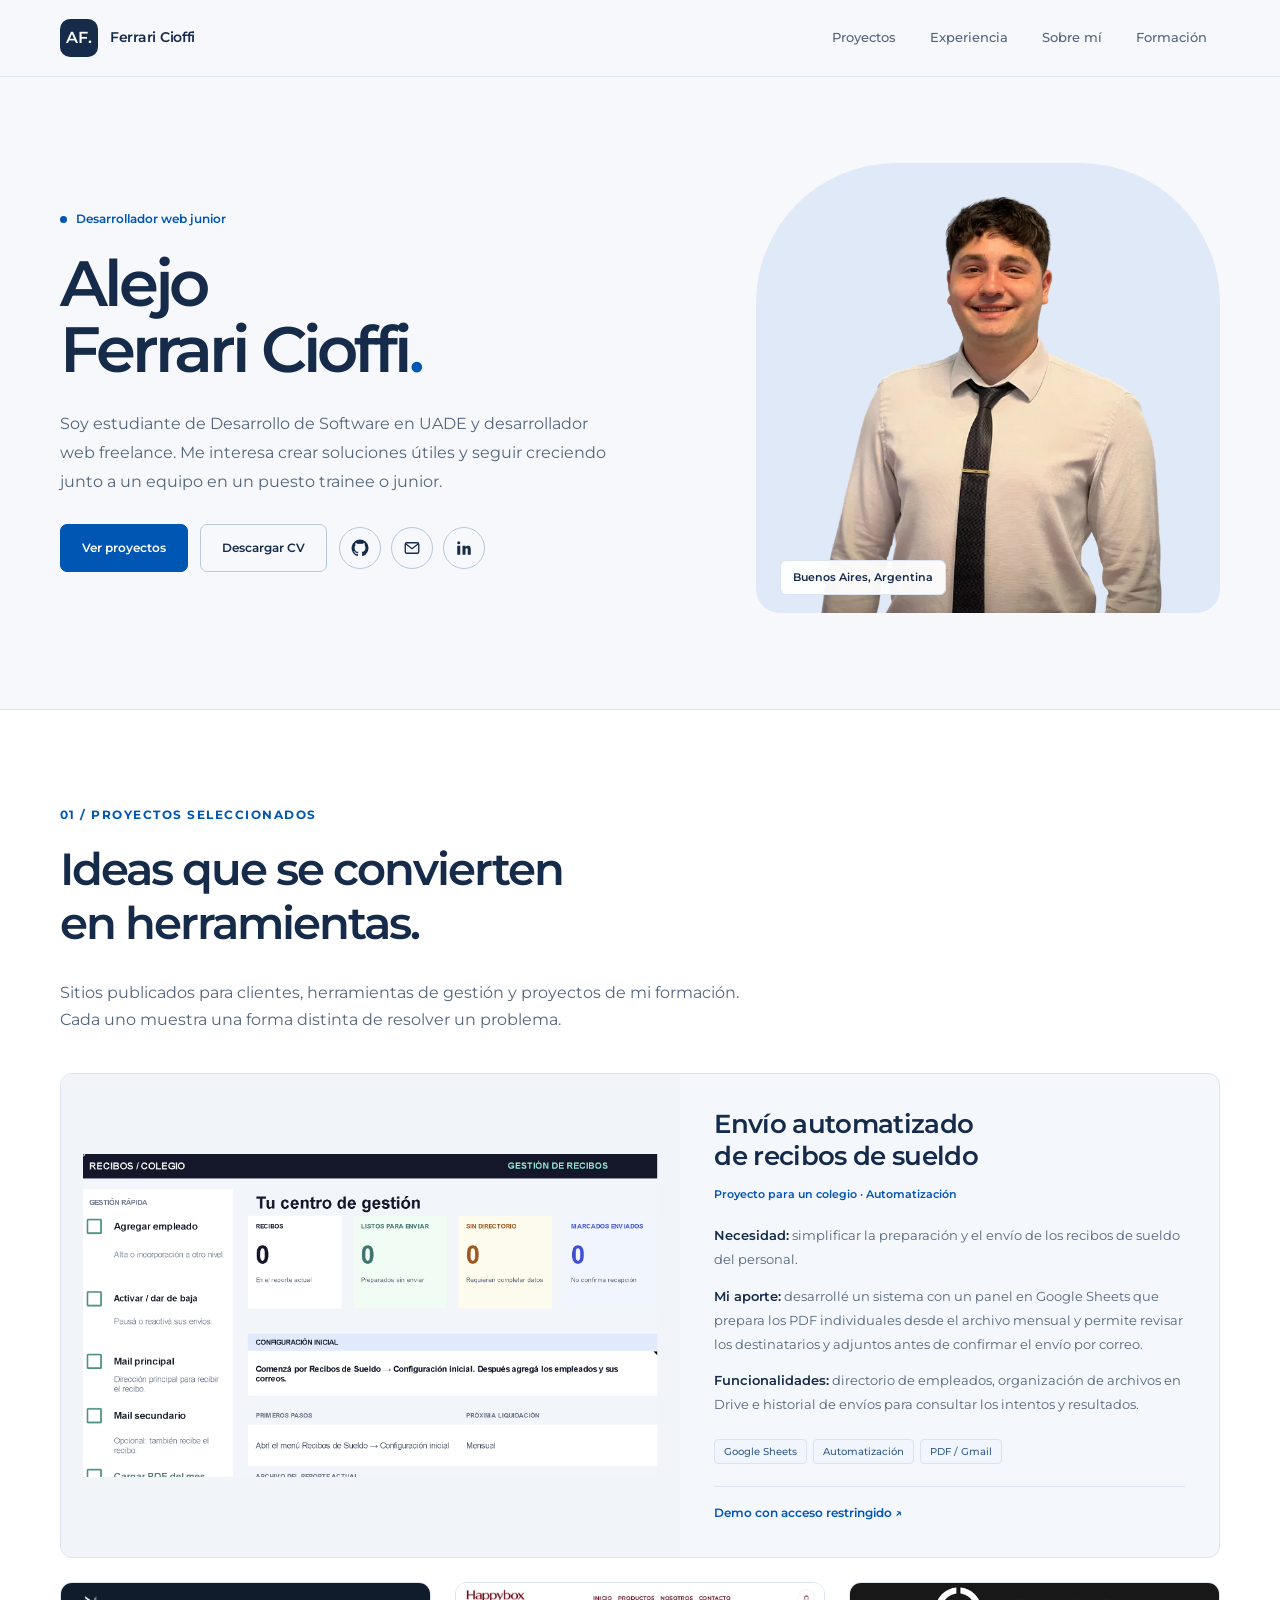
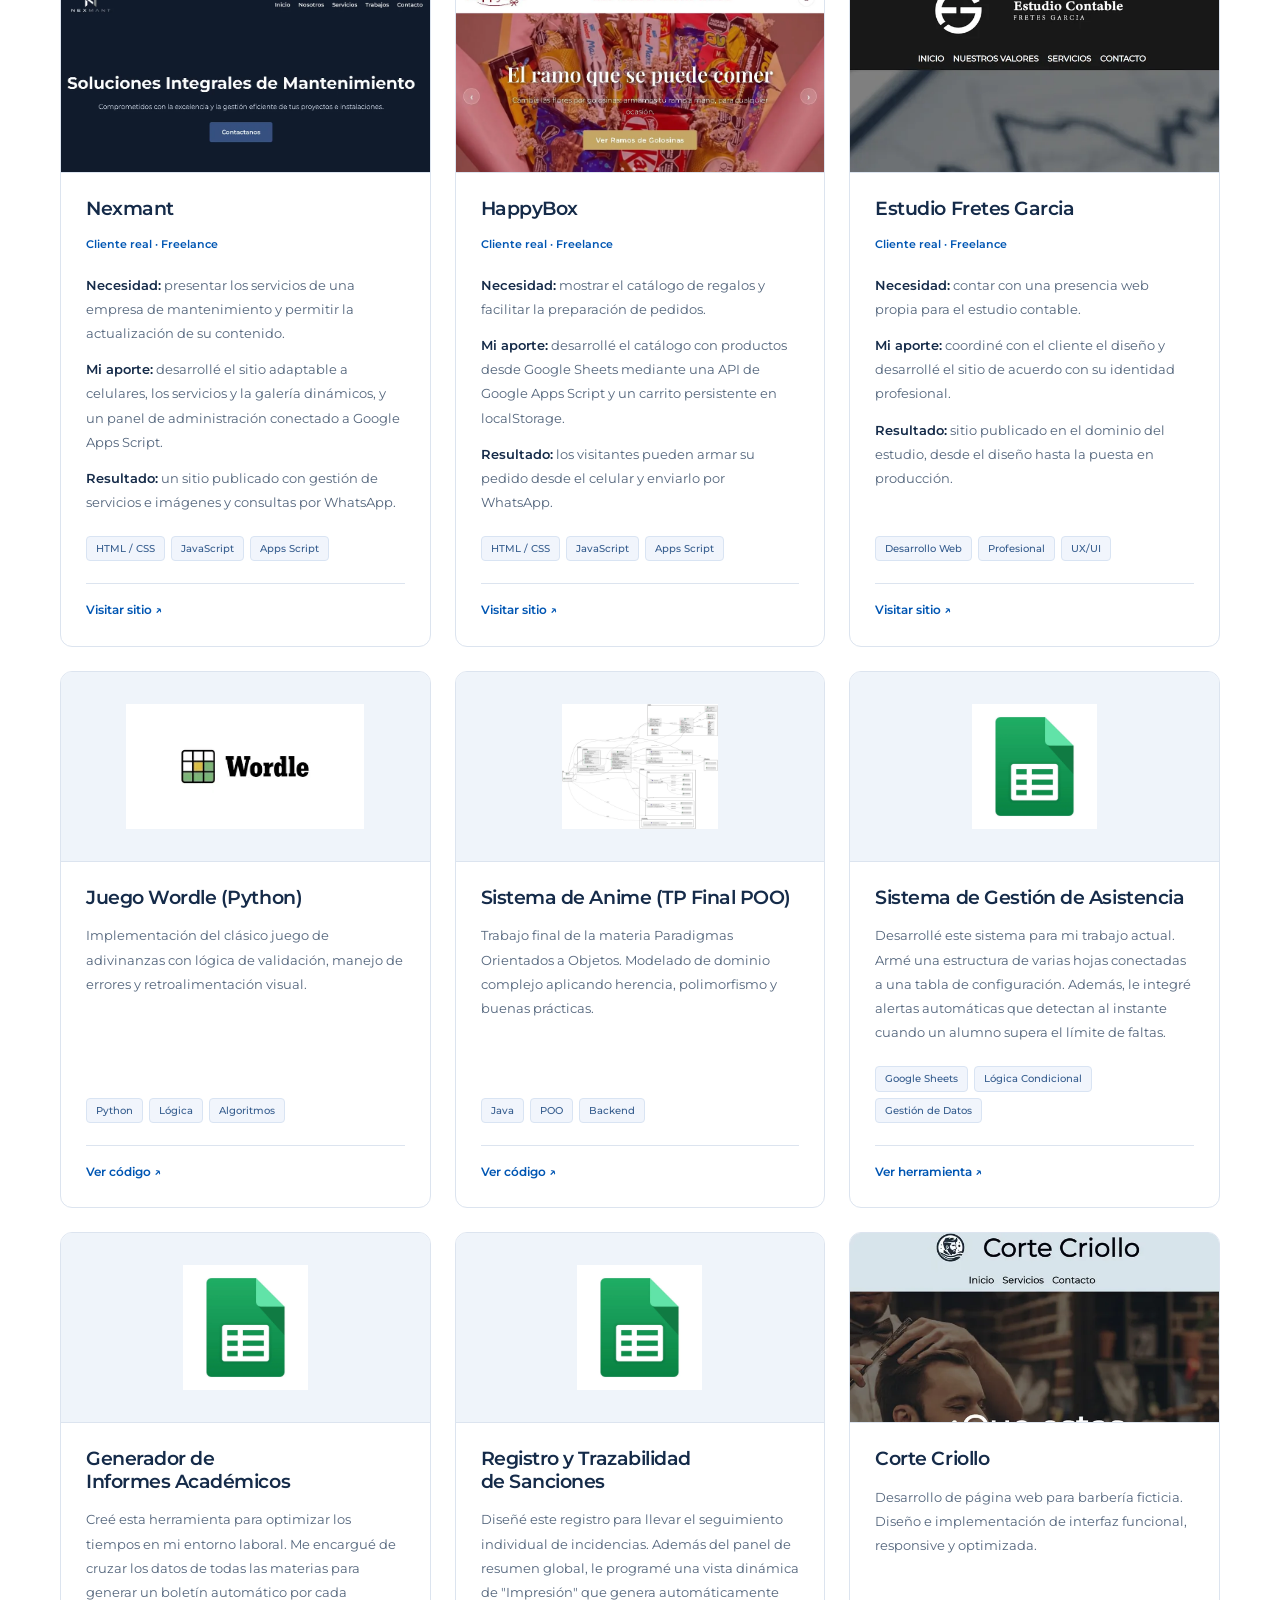
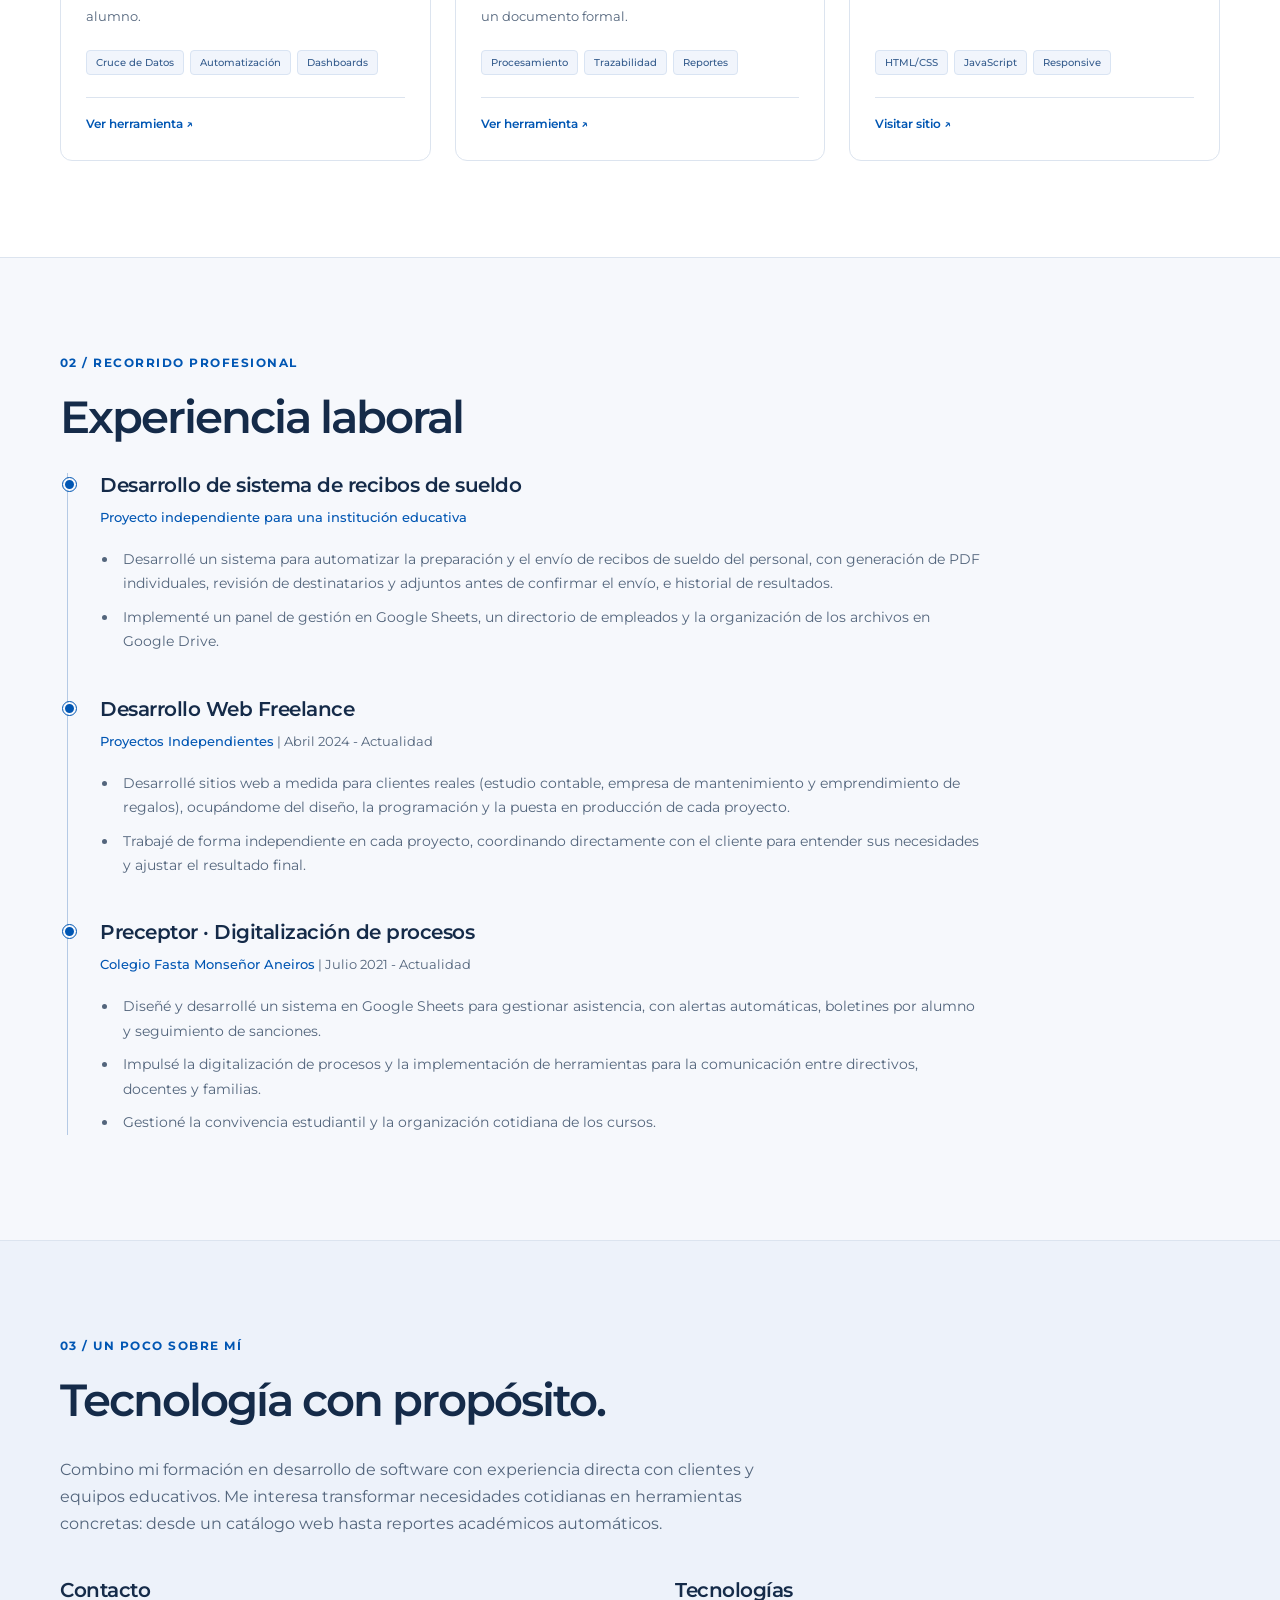
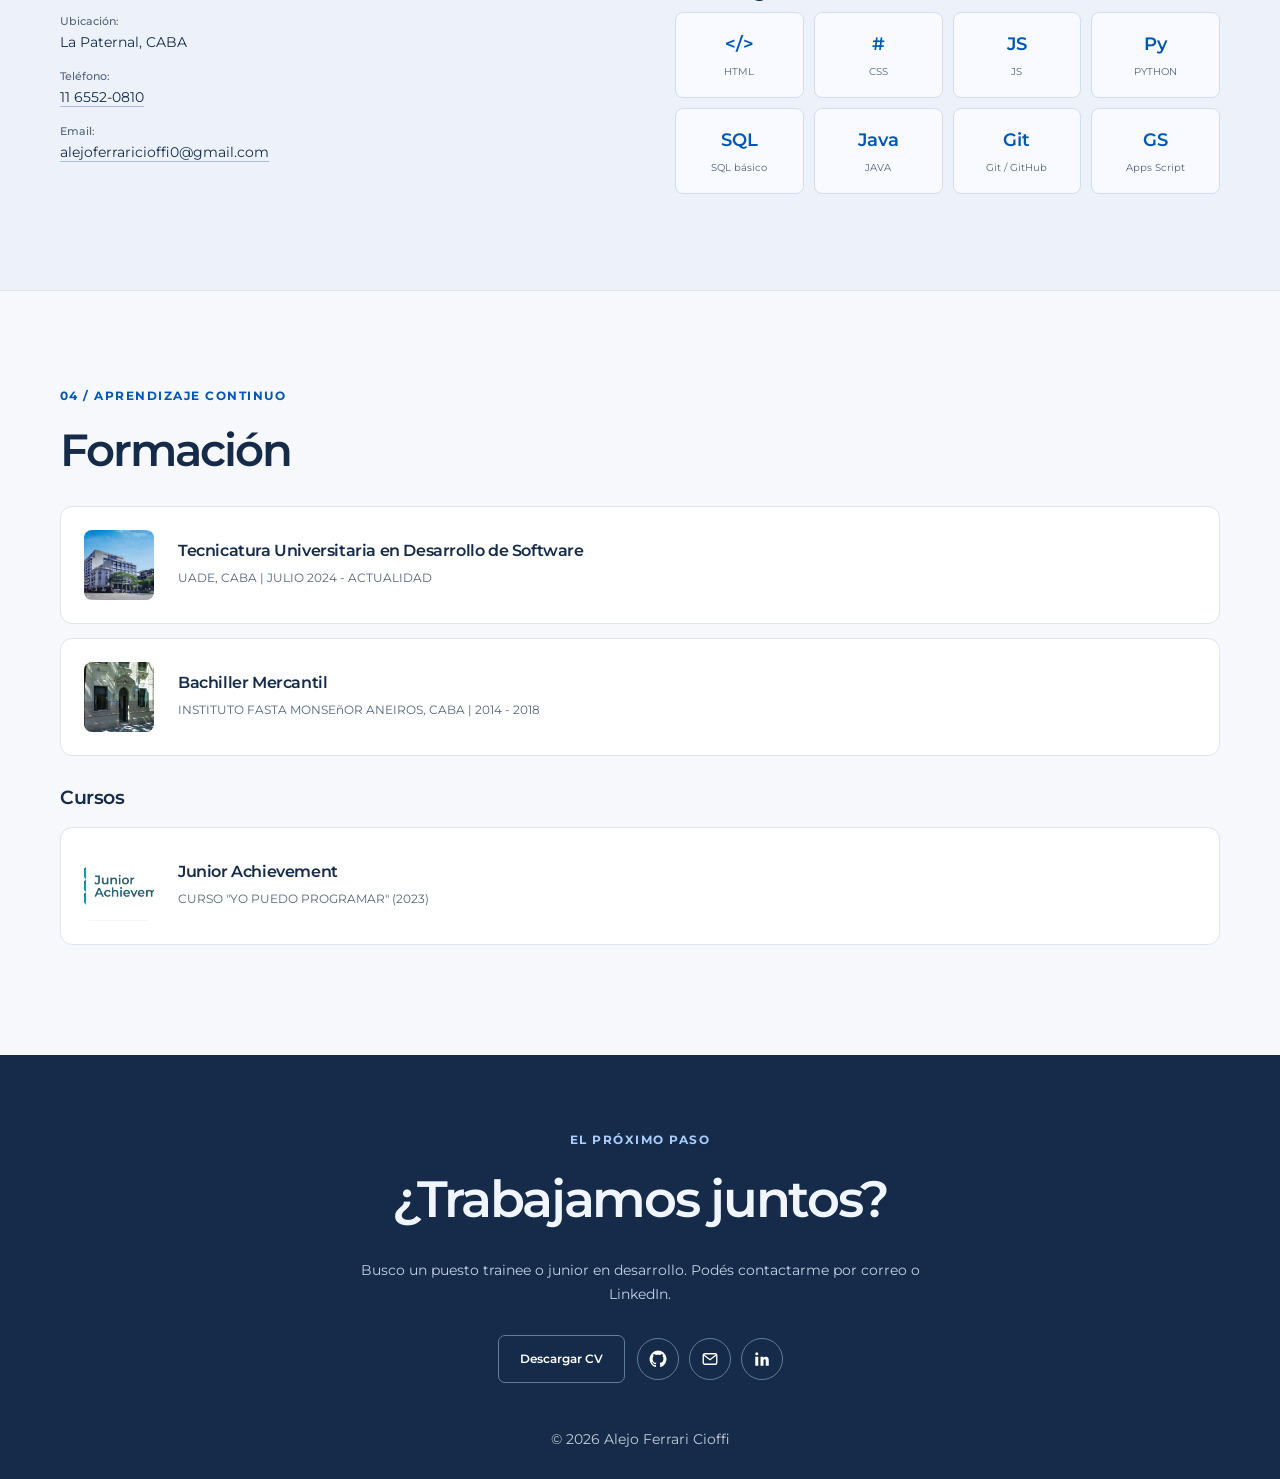
==== commit 111650fb: "Recupera la paleta azul en el nuevo diseño" ====
--- a/index.html
+++ b/index.html
@@ -5,7 +5,7 @@
     <meta name="viewport" content="width=device-width, initial-scale=1.0">
     <title>Alejo Ferrari Cioffi | Desarrollador Web Junior</title>
     <meta name="description" content="Desarrollador web junior y estudiante en UADE. Sitios para clientes reales, proyectos en Python y Java y automatización con Google Sheets.">
-    <meta name="theme-color" content="#f7f8f5">
+    <meta name="theme-color" content="#f6f8fc">
 
     <meta property="og:title" content="Alejo Ferrari Cioffi | Desarrollador Web Junior">
     <meta property="og:description" content="Portafolio profesional. Proyectos en Python, Java, SQL y Desarrollo Web.">
@@ -15,7 +15,7 @@
     <link rel="icon" href="favicon.svg" type="image/svg+xml">
 
     <link href="https://fonts.googleapis.com/css2?family=Fira+Code:wght@400;500;600;700&family=Montserrat:wght@300;400;500;600;700&display=swap" rel="stylesheet">
-    <link rel="stylesheet" href="styles.css?v=20261007-design">
+    <link rel="stylesheet" href="styles.css?v=20261007-blue">
     <script defer src="script.js?v=0903b43"></script>
 </head>
 <body>
--- a/styles.css
+++ b/styles.css
@@ -1,9 +1,9 @@
 :root {
-    --ink: #182d2b;
-    --muted: #566764;
-    --accent: #186957;
-    --line: #dce3df;
-    --paper: #f7f8f5;
+    --ink: #152b49;
+    --muted: #53657c;
+    --accent: #0056b3;
+    --line: #dce4ef;
+    --paper: #f6f8fc;
     --white: #fff;
 }
 * { box-sizing: border-box; margin: 0; padding: 0; }
@@ -20,13 +20,13 @@
 .contenido-seccion, header .container, .hero-content { width: 100%; max-width: 1160px; margin: 0 auto; }
 .section-label { color: var(--accent); font-size: .72rem; font-weight: 700; letter-spacing: .13em; text-transform: uppercase; margin-bottom: 18px; }
 .section-intro { max-width: 720px; color: var(--muted); margin-bottom: 40px; }
-header { position: sticky; top: 0; z-index: 1000; padding: 18px 28px; border-bottom: 1px solid var(--line); background: rgba(247,248,245,.96); backdrop-filter: blur(16px); }
+header { position: sticky; top: 0; z-index: 1000; padding: 18px 28px; border-bottom: 1px solid var(--line); background: rgba(246,248,252,.96); backdrop-filter: blur(16px); }
 header .container { display: flex; justify-content: space-between; align-items: center; gap: 20px; }
 .logo a { display: flex; align-items: center; gap: 12px; font-size: .85rem; font-weight: 600; letter-spacing: -.02em; }
 .brand-mark { display: grid; place-items: center; width: 38px; height: 38px; background: var(--ink); color: white; border-radius: 10px; font-size: 1rem; }
 .nav-list { display: flex; align-items: center; list-style: none; gap: 8px; }
 .nav-list a { display: block; padding: 9px 13px; font-size: .8rem; font-weight: 500; border-radius: 6px; color: var(--muted); }
-.nav-list a:hover { background: #e8eee9; color: var(--accent); }
+.nav-list a:hover { background: #e7eef9; color: var(--accent); }
 .menu-toggle { display: none; width: 44px; height: 44px; align-items: center; justify-content: center; background: transparent; border: 1px solid var(--line); border-radius: 8px; color: var(--ink); cursor: pointer; }
 .menu-toggle[hidden] { display: none; }
 .menu-icon, .menu-icon::before, .menu-icon::after { width: 20px; height: 2px; display: block; background: currentColor; position: relative; }
@@ -39,7 +39,7 @@
 #hero { padding: 86px 28px 96px; background: var(--paper); }
 .hero-content { display: grid; grid-template-columns: minmax(0,1.35fr) minmax(0,1fr); gap: 70px; align-items: center; }
 #hero .texto { grid-column: 1; grid-row: 1; }
-#hero .imagen { grid-column: 2; grid-row: 1; position: relative; padding: 34px 24px 0; background: #e1e9e3; border-radius: 140px 140px 24px 24px; align-self: stretch; display: flex; align-items: end; min-height: 390px; }
+#hero .imagen { grid-column: 2; grid-row: 1; position: relative; padding: 34px 24px 0; background: #dfe9f7; border-radius: 140px 140px 24px 24px; align-self: stretch; display: flex; align-items: end; min-height: 390px; }
 #hero img { width: 100%; height: auto; aspect-ratio: 1; object-fit: contain; border-radius: 0 0 22px 22px; }
 .portrait-label { position: absolute; left: 24px; bottom: 18px; z-index: 1; color: var(--ink); background: rgba(255,255,255,.94); border: 1px solid var(--line); padding: 7px 12px; border-radius: 6px; font-size: .68rem; font-weight: 600; }
 #hero .eyebrow { display: inline-flex; align-items: center; gap: 9px; color: var(--accent); font-size: .78rem; font-weight: 600; margin-bottom: 20px; }
@@ -48,11 +48,11 @@
 .name-dot { color: var(--accent); }
 #hero .texto > p:not(.eyebrow) { max-width: 560px; color: var(--muted); font-size: .98rem; line-height: 1.85; margin-bottom: 28px; }
 .redes { display: flex; align-items: center; flex-wrap: wrap; gap: 12px; }
-.ui-btn { display: inline-flex; align-items: center; justify-content: center; min-height: 48px; padding: 11px 21px; border: 1px solid #bbc9c2; border-radius: 7px; font-size: .78rem; font-weight: 600; }
+.ui-btn { display: inline-flex; align-items: center; justify-content: center; min-height: 48px; padding: 11px 21px; border: 1px solid #b8c8dd; border-radius: 7px; font-size: .78rem; font-weight: 600; }
 .primary-btn { background: var(--accent); color: white; border-color: var(--accent); }
 .ui-btn:hover { background: var(--ink); border-color: var(--ink); color: white; }
 .redes-sociales { display: flex; align-items: center; justify-content: center; gap: 10px; }
-.red { display: flex; align-items: center; justify-content: center; width: 42px; height: 42px; border: 1px solid #bbc9c2; border-radius: 50%; color: var(--ink); }
+.red { display: flex; align-items: center; justify-content: center; width: 42px; height: 42px; border: 1px solid #b8c8dd; border-radius: 50%; color: var(--ink); }
 .red svg { width: 18px; height: 18px; }
 .red:hover { background: var(--ink); border-color: var(--ink); color: white; }
 #proyectos { background: white; border-block: 1px solid var(--line); }
@@ -60,8 +60,8 @@
 .lista-proyectos > a { display: block; border-radius: 12px; }
 .project { border: 1px solid var(--line); background: white; border-radius: 12px; overflow: hidden; }
 .lista-proyectos .project { display: flex; flex-direction: column; height: 100%; transition: border-color .2s, box-shadow .2s; }
-.lista-proyectos a:hover .project { border-color: #7faaa0; box-shadow: 0 12px 32px rgba(24,45,43,.07); }
-.lista-proyectos .project > img { width: 100%; height: 190px; object-fit: cover; object-position: top; background: #f0f4f1; border-bottom: 1px solid var(--line); }
+.lista-proyectos a:hover .project { border-color: #80a5d5; box-shadow: 0 12px 32px rgba(21,43,73,.07); }
+.lista-proyectos .project > img { width: 100%; height: 190px; object-fit: cover; object-position: top; background: #eff4fa; border-bottom: 1px solid var(--line); }
 .lista-proyectos .project > img.logo-tecnologia { object-fit: contain; padding: 32px; }
 .info-project { min-width: 0; }
 .lista-proyectos .info-project { display: flex; flex-direction: column; flex: 1; padding: 25px; }
@@ -72,14 +72,14 @@
 .project .project-kind { color: var(--accent); font-size: .69rem; font-weight: 600; margin: 0 0 6px; }
 .tags { display: flex; flex-wrap: wrap; gap: 6px; padding-top: 22px; }
 .lista-proyectos .tags { margin-top: auto; }
-.tag { font-size: .63rem; font-weight: 500; border: 1px solid #dce6e0; background: #f4f7f4; padding: 3px 9px; border-radius: 4px; color: #3f6257; }
+.tag { font-size: .63rem; font-weight: 500; border: 1px solid #d9e4f3; background: #f1f5fc; padding: 3px 9px; border-radius: 4px; color: #365d8e; }
 .project-link { display: block; font-size: .75rem; font-weight: 600; color: var(--accent); border-top: 1px solid var(--line); padding-top: 16px; margin-top: 22px; }
 .lista-proyectos > a:first-child { grid-column: 1 / -1; }
-.lista-proyectos > a:first-child .project { display: grid; grid-template-columns: 1.15fr 1fr; background: #f5f8f5; }
+.lista-proyectos > a:first-child .project { display: grid; grid-template-columns: 1.15fr 1fr; background: #f4f7fc; }
 .lista-proyectos > a:first-child .project > img { height: 100%; min-height: 350px; object-position: center; padding: 22px; border: 0; }
 .lista-proyectos > a:first-child .info-project { padding: 34px; }
 .lista-proyectos > a:first-child h3 { font-size: 1.65rem; }
-#experiencia .fila { padding: 0 0 34px 32px; margin-left: 7px; border-left: 1px solid #b6cdc1; position: relative; }
+#experiencia .fila { padding: 0 0 34px 32px; margin-left: 7px; border-left: 1px solid #b5cae5; position: relative; }
 #experiencia .fila::before { content: ''; position: absolute; top: 5px; left: -5px; width: 9px; height: 9px; border: 2px solid var(--paper); outline: 1px solid var(--accent); background: var(--accent); border-radius: 50%; }
 #experiencia .fila:last-child { padding-bottom: 0; }
 .sobremi h3 { font-size: 1.25rem; margin-bottom: 10px; }
@@ -87,15 +87,15 @@
 .experiencia-subtitulo strong { color: var(--accent); font-weight: 500; }
 .lista-experiencia { padding-left: 18px; max-width: 880px; font-size: .9rem; color: var(--muted); }
 .lista-experiencia li { padding-left: 5px; margin-bottom: 9px; }
-#sobremi { background: #edf2ed; border-block: 1px solid var(--line); }
+#sobremi { background: #edf2fa; border-block: 1px solid var(--line); }
 #sobremi .fila { display: grid; grid-template-columns: 1fr 1fr; gap: 70px; }
 .col { min-width: 0; }
 #sobremi ul { list-style: none; font-size: .86rem; }
 #sobremi li { margin-bottom: 13px; }
 #sobremi li strong { display: block; color: var(--muted); font-size: .7rem; font-weight: 500; }
-#sobremi a { overflow-wrap: anywhere; text-decoration: underline; text-decoration-color: #a9bcb0; text-underline-offset: 4px; }
+#sobremi a { overflow-wrap: anywhere; text-decoration: underline; text-decoration-color: #a6bcd9; text-underline-offset: 4px; }
 .contenedor-intereses { display: grid; grid-template-columns: repeat(4,minmax(0,1fr)); gap: 10px; }
-.interes { display: flex; flex-direction: column; align-items: center; justify-content: center; min-height: 86px; border: 1px solid #d1ddd4; border-radius: 8px; background: #f8faf7; }
+.interes { display: flex; flex-direction: column; align-items: center; justify-content: center; min-height: 86px; border: 1px solid #d0ddef; border-radius: 8px; background: #f8faff; }
 .interes span { font-size: .61rem; color: var(--muted); }
 .interes .tech-mark { font-size: 1.1rem; font-weight: 600; color: var(--accent); margin-bottom: 5px; }
 #projects .project { display: flex; align-items: center; gap: 24px; padding: 23px; margin-bottom: 14px; }
@@ -103,14 +103,14 @@
 #projects .project h3 { font-size: 1rem; margin-bottom: 7px; }
 #projects .project p { font-size: .72rem; }
 .education-subheading { font-size: 1.2rem; margin: 30px 0 18px; }
-footer { padding: 76px 24px 28px; text-align: center; color: #f1f5ee; background: var(--ink); }
-footer .section-label { color: #a6d6be; }
+footer { padding: 76px 24px 28px; text-align: center; color: #f0f5ff; background: var(--ink); }
+footer .section-label { color: #a8ceff; }
 footer h2 { font-size: clamp(2rem,4vw,3.2rem); }
-.footer-intro { max-width: 600px; margin: 0 auto 28px; color: #c4d2ca; font-size: .9rem; }
+.footer-intro { max-width: 600px; margin: 0 auto 28px; color: #c3d2e6; font-size: .9rem; }
 footer .redes { justify-content: center; margin-bottom: 44px; }
-footer .red, footer .ui-btn { color: white; border-color: #637f71; }
-footer .red:hover, footer .ui-btn:hover { background: #365448; }
-:focus-visible { outline: 3px solid #298e77; outline-offset: 5px; }
+footer .red, footer .ui-btn { color: white; border-color: #607d9f; }
+footer .red:hover, footer .ui-btn:hover { background: #2c496e; }
+:focus-visible { outline: 3px solid #2475ce; outline-offset: 5px; }
 main:focus { outline: none; }
 .skip-link { position: fixed; top: 8px; left: 8px; z-index: 2000; background: white; padding: 12px 20px; transform: translateY(-160%); border-radius: 6px; }
 .skip-link:focus { transform: translateY(0); }
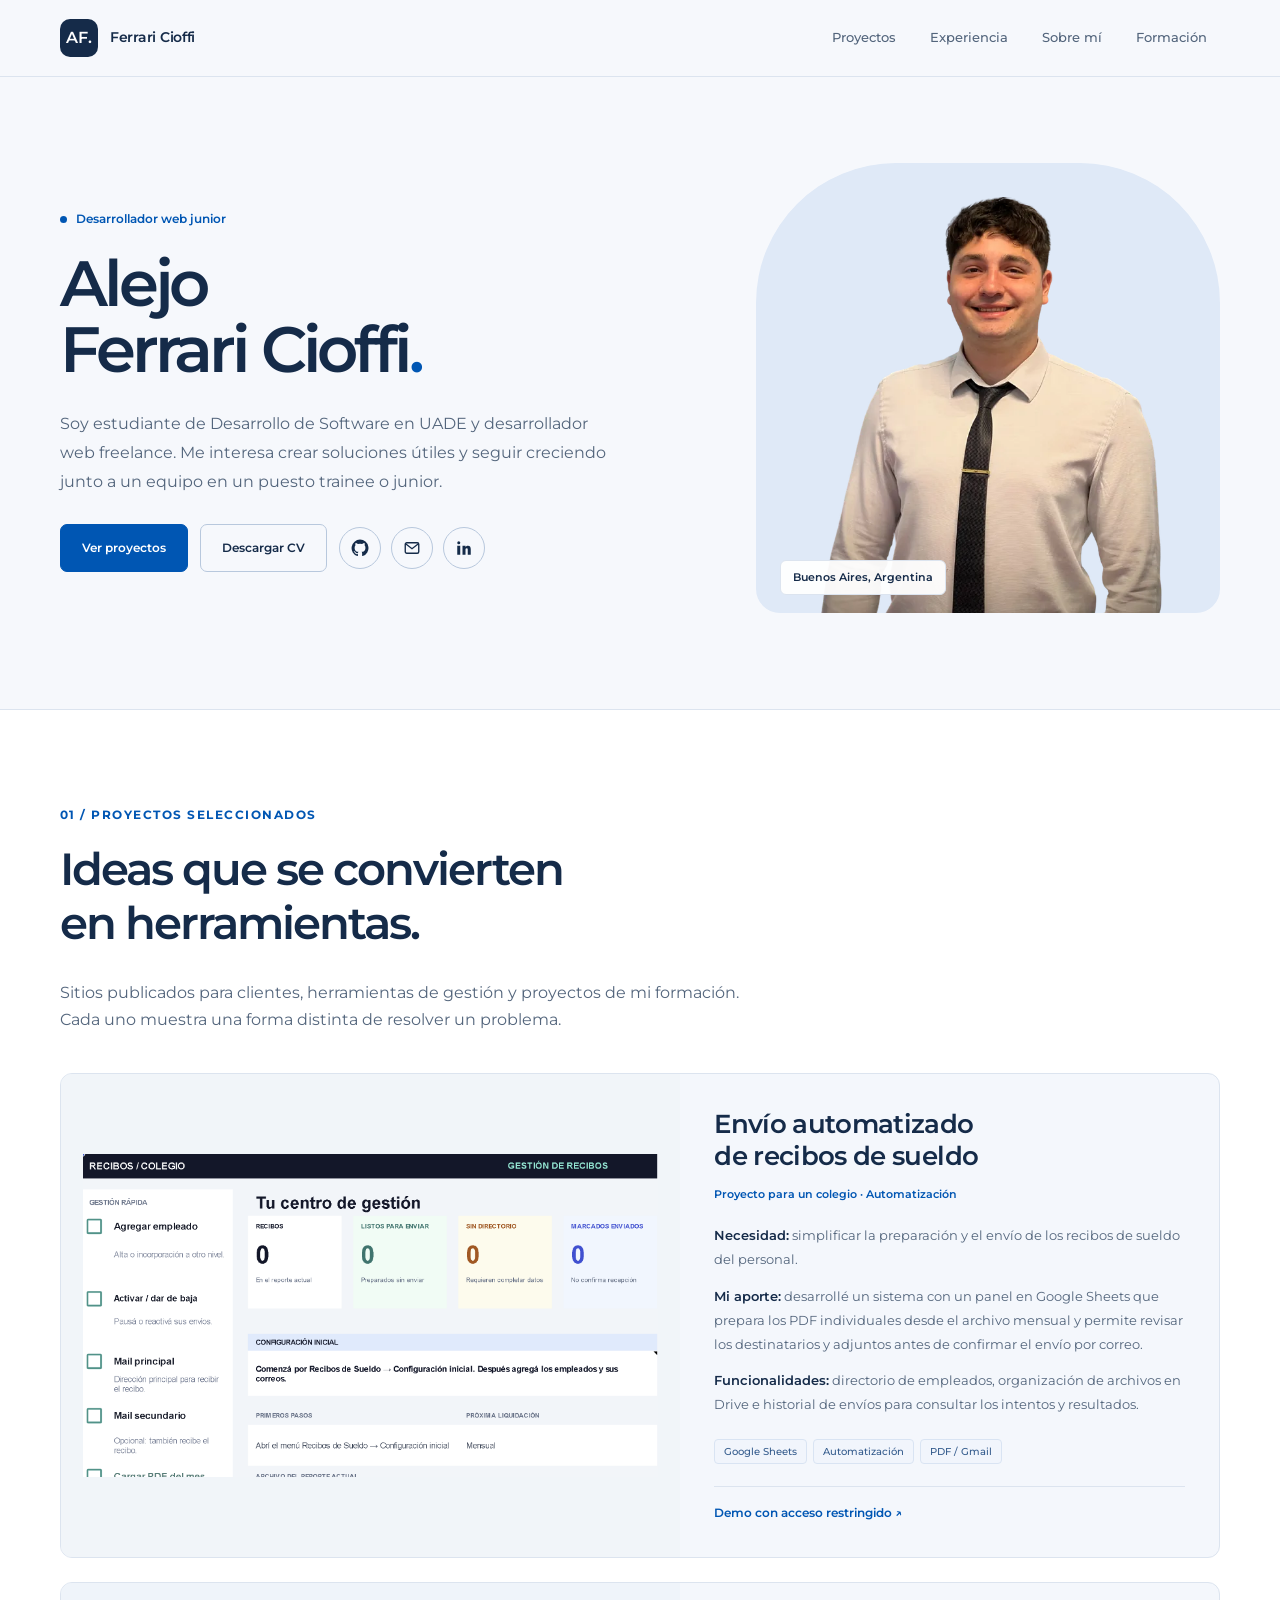
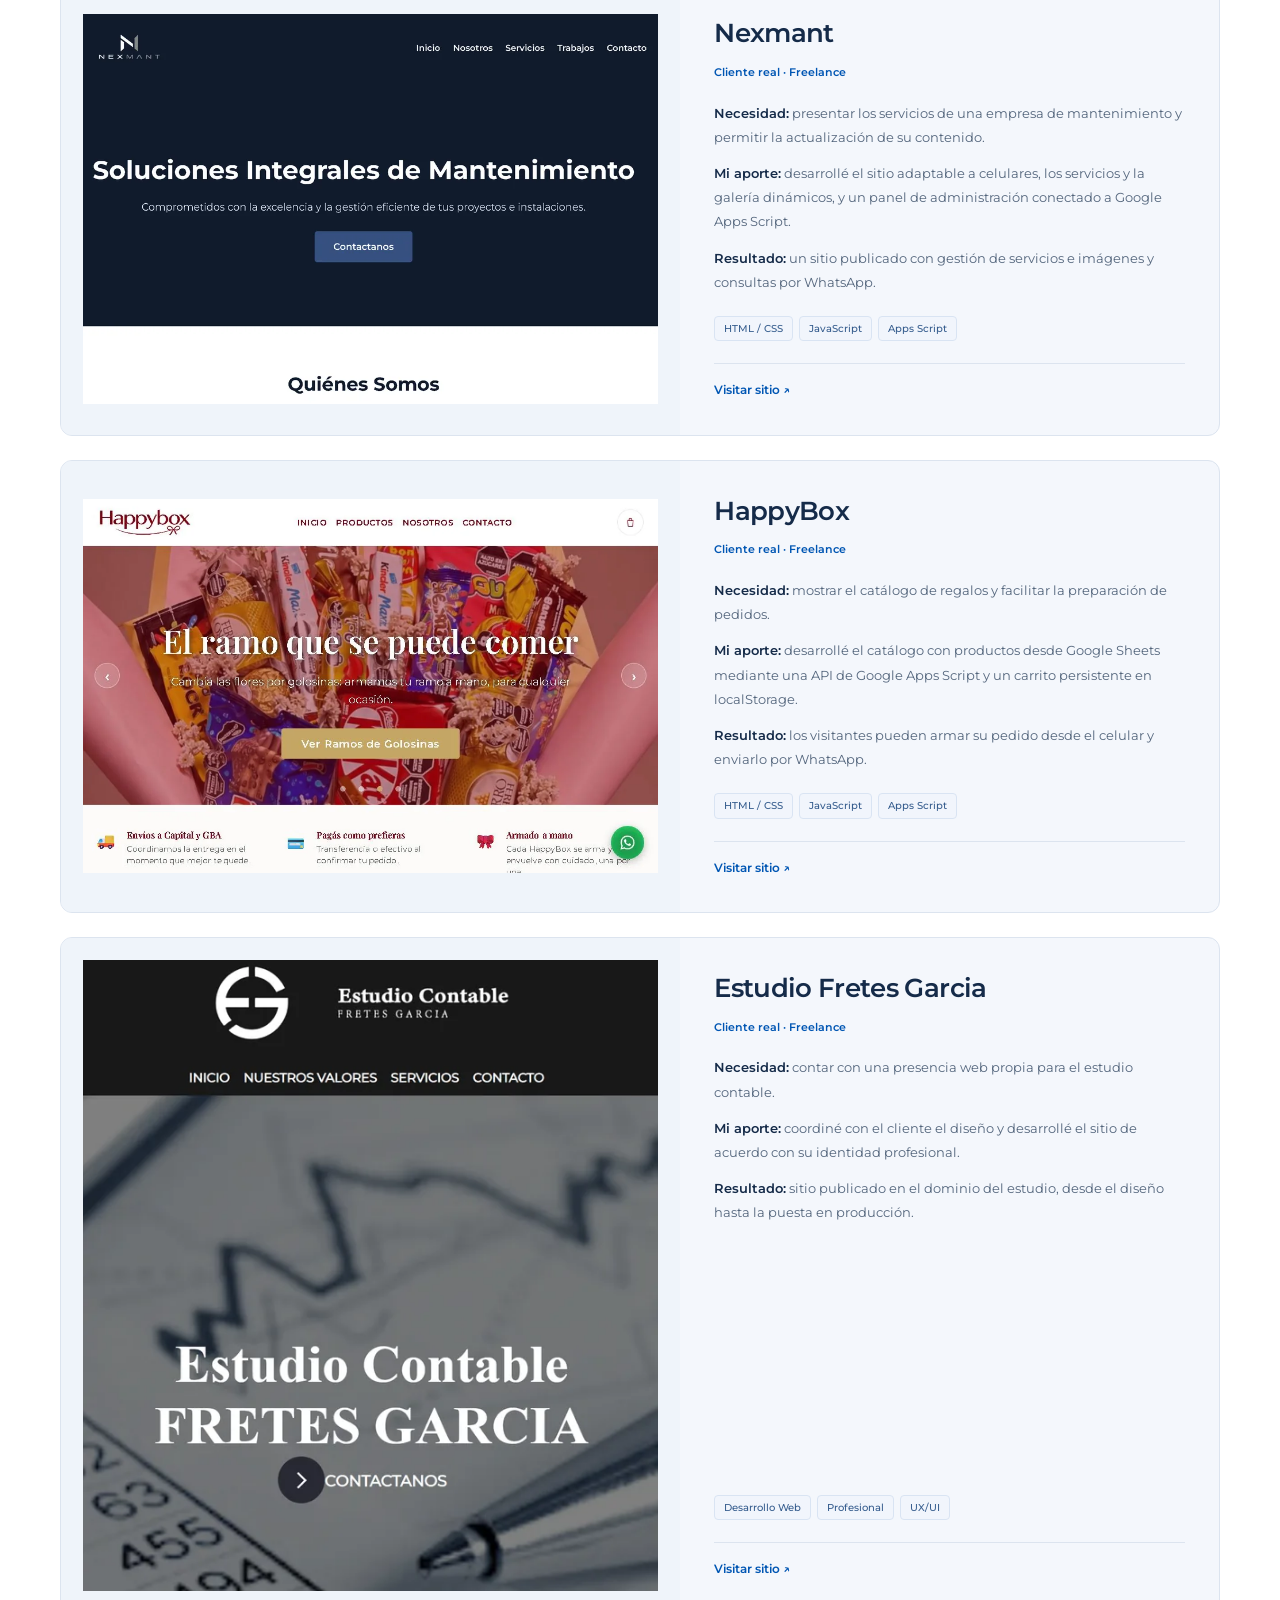
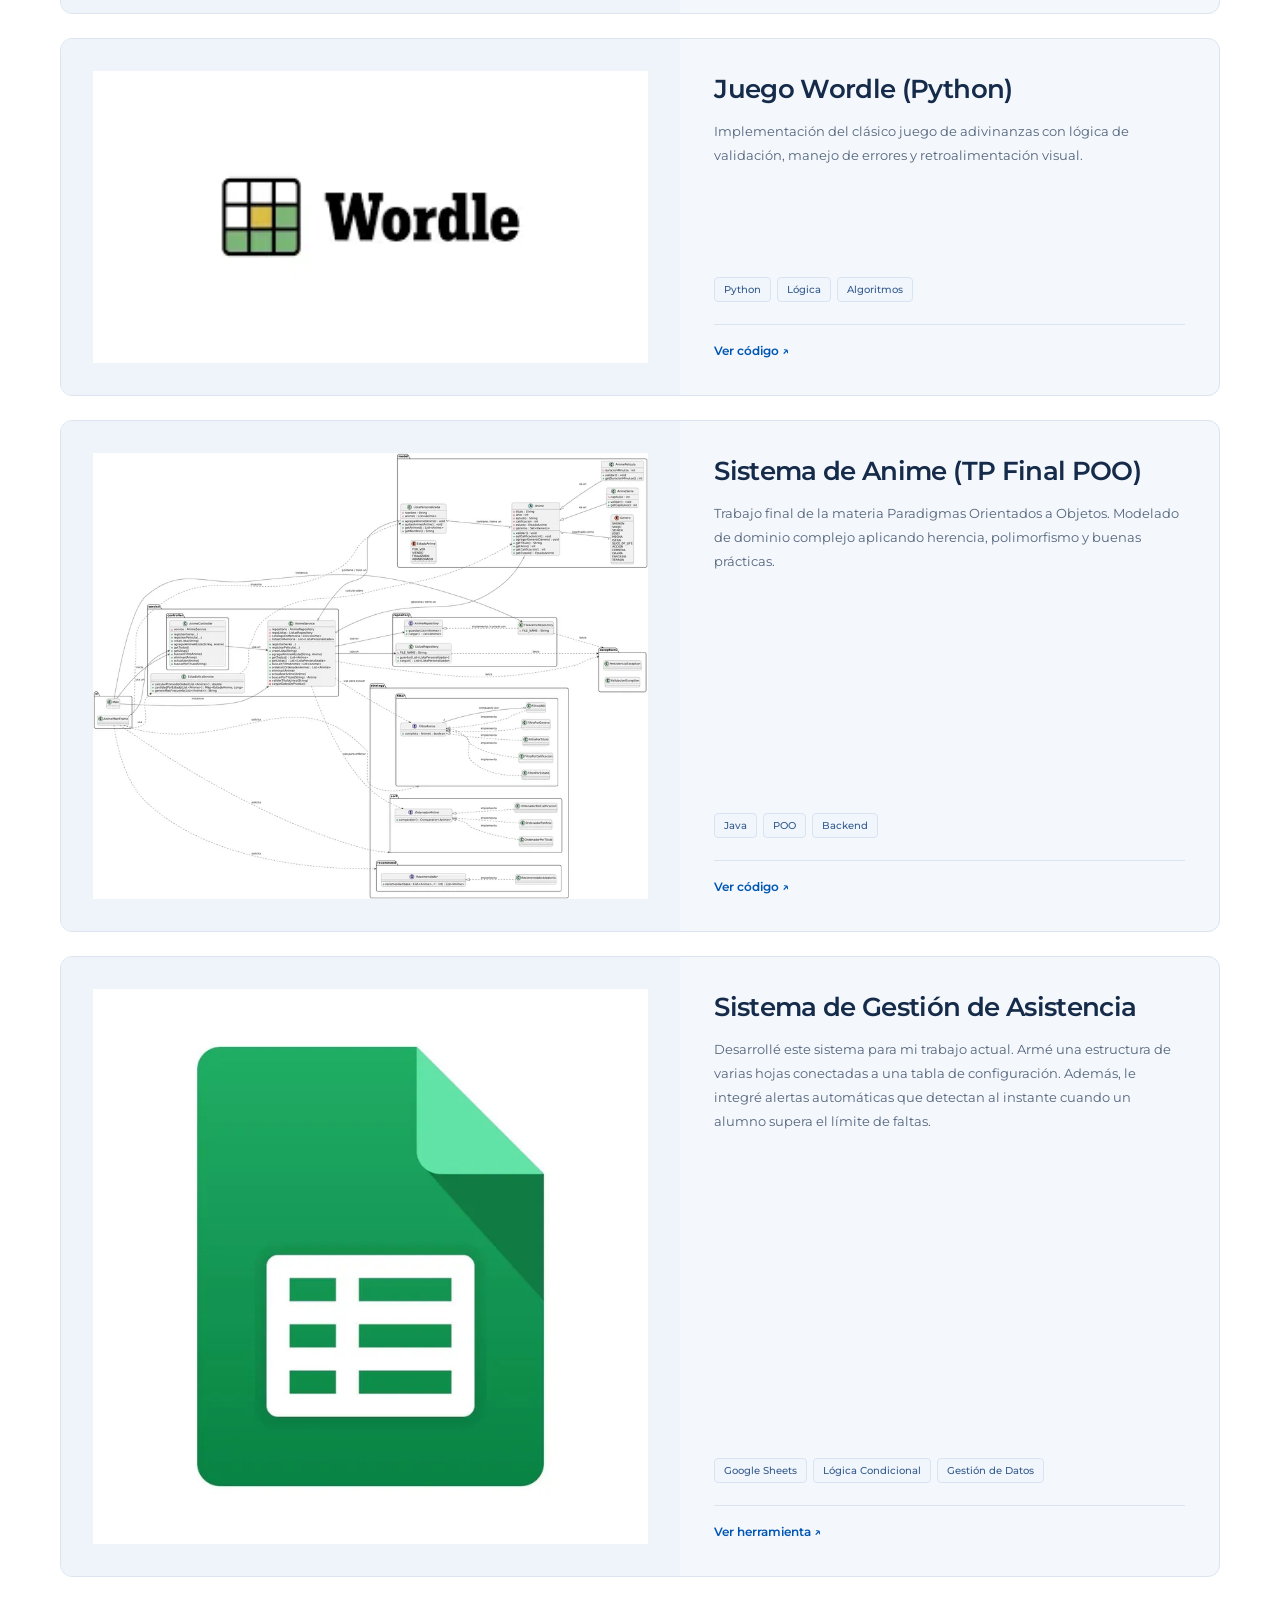
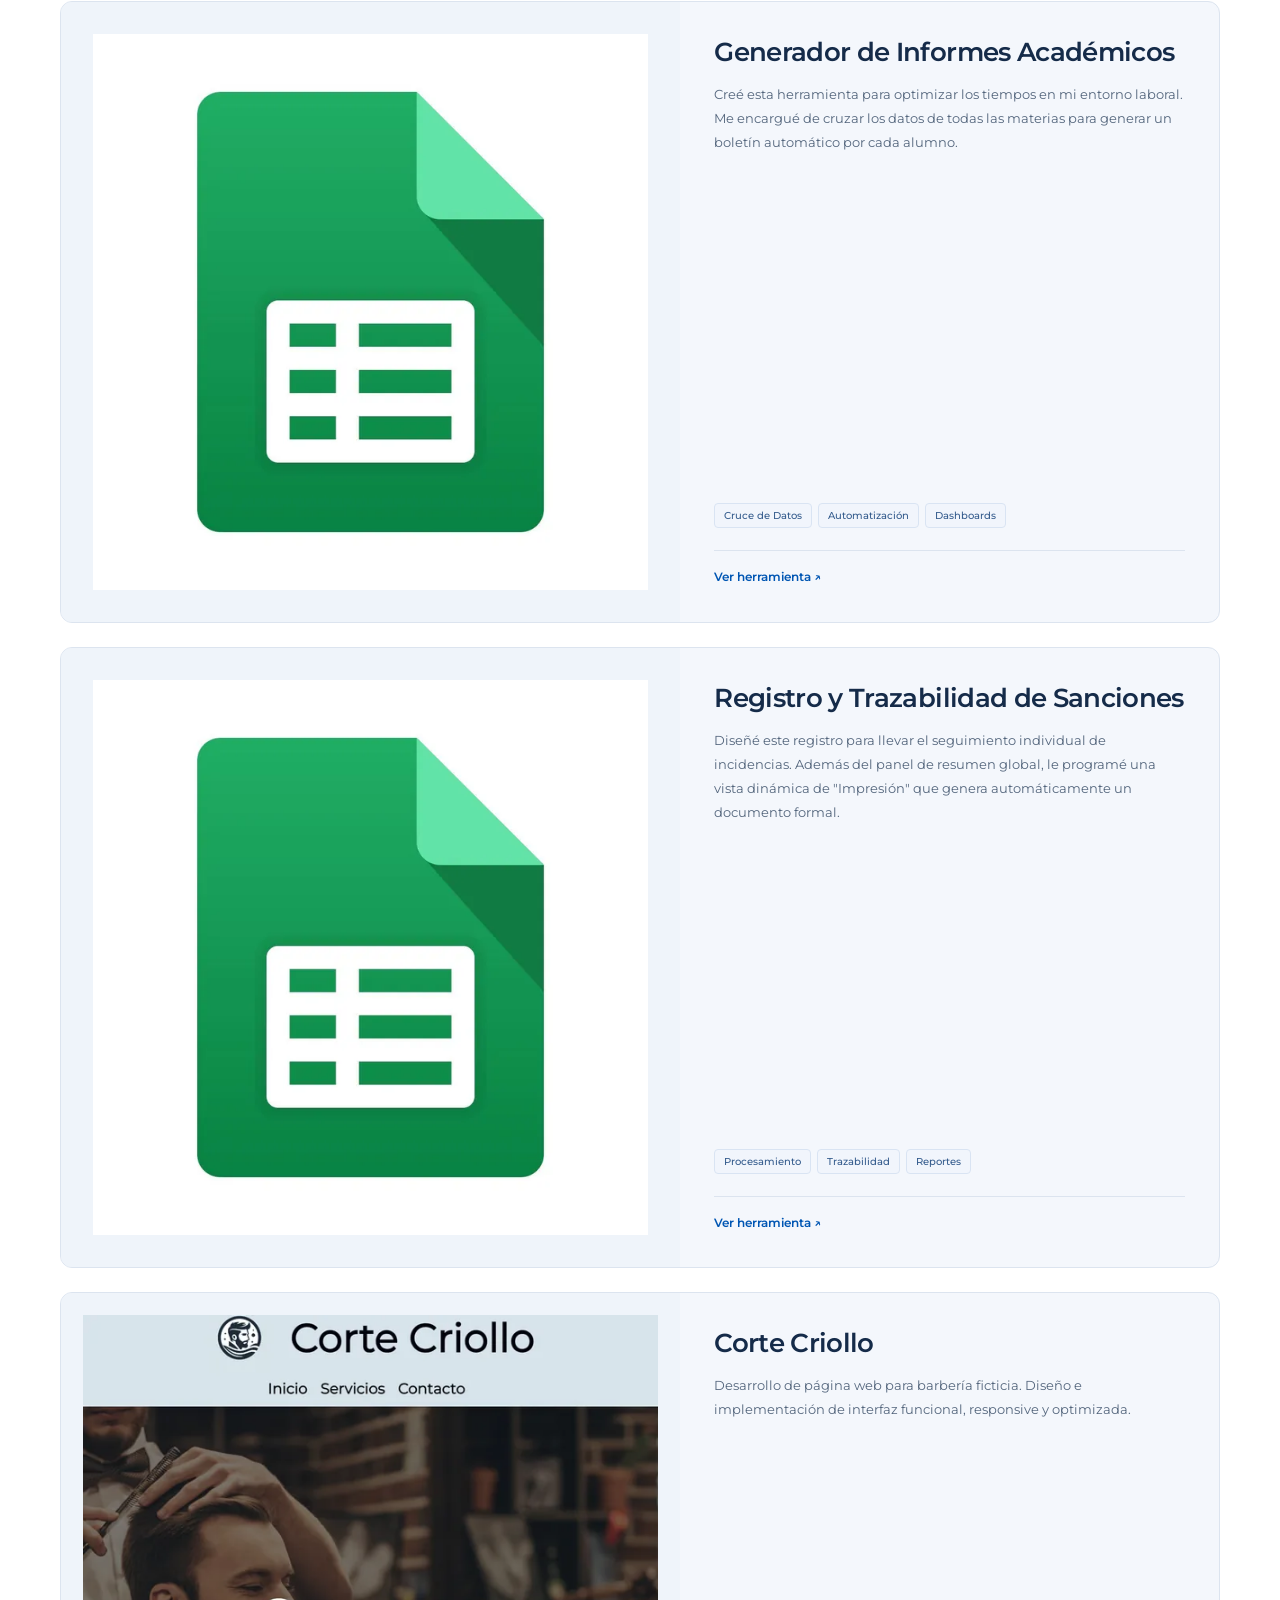
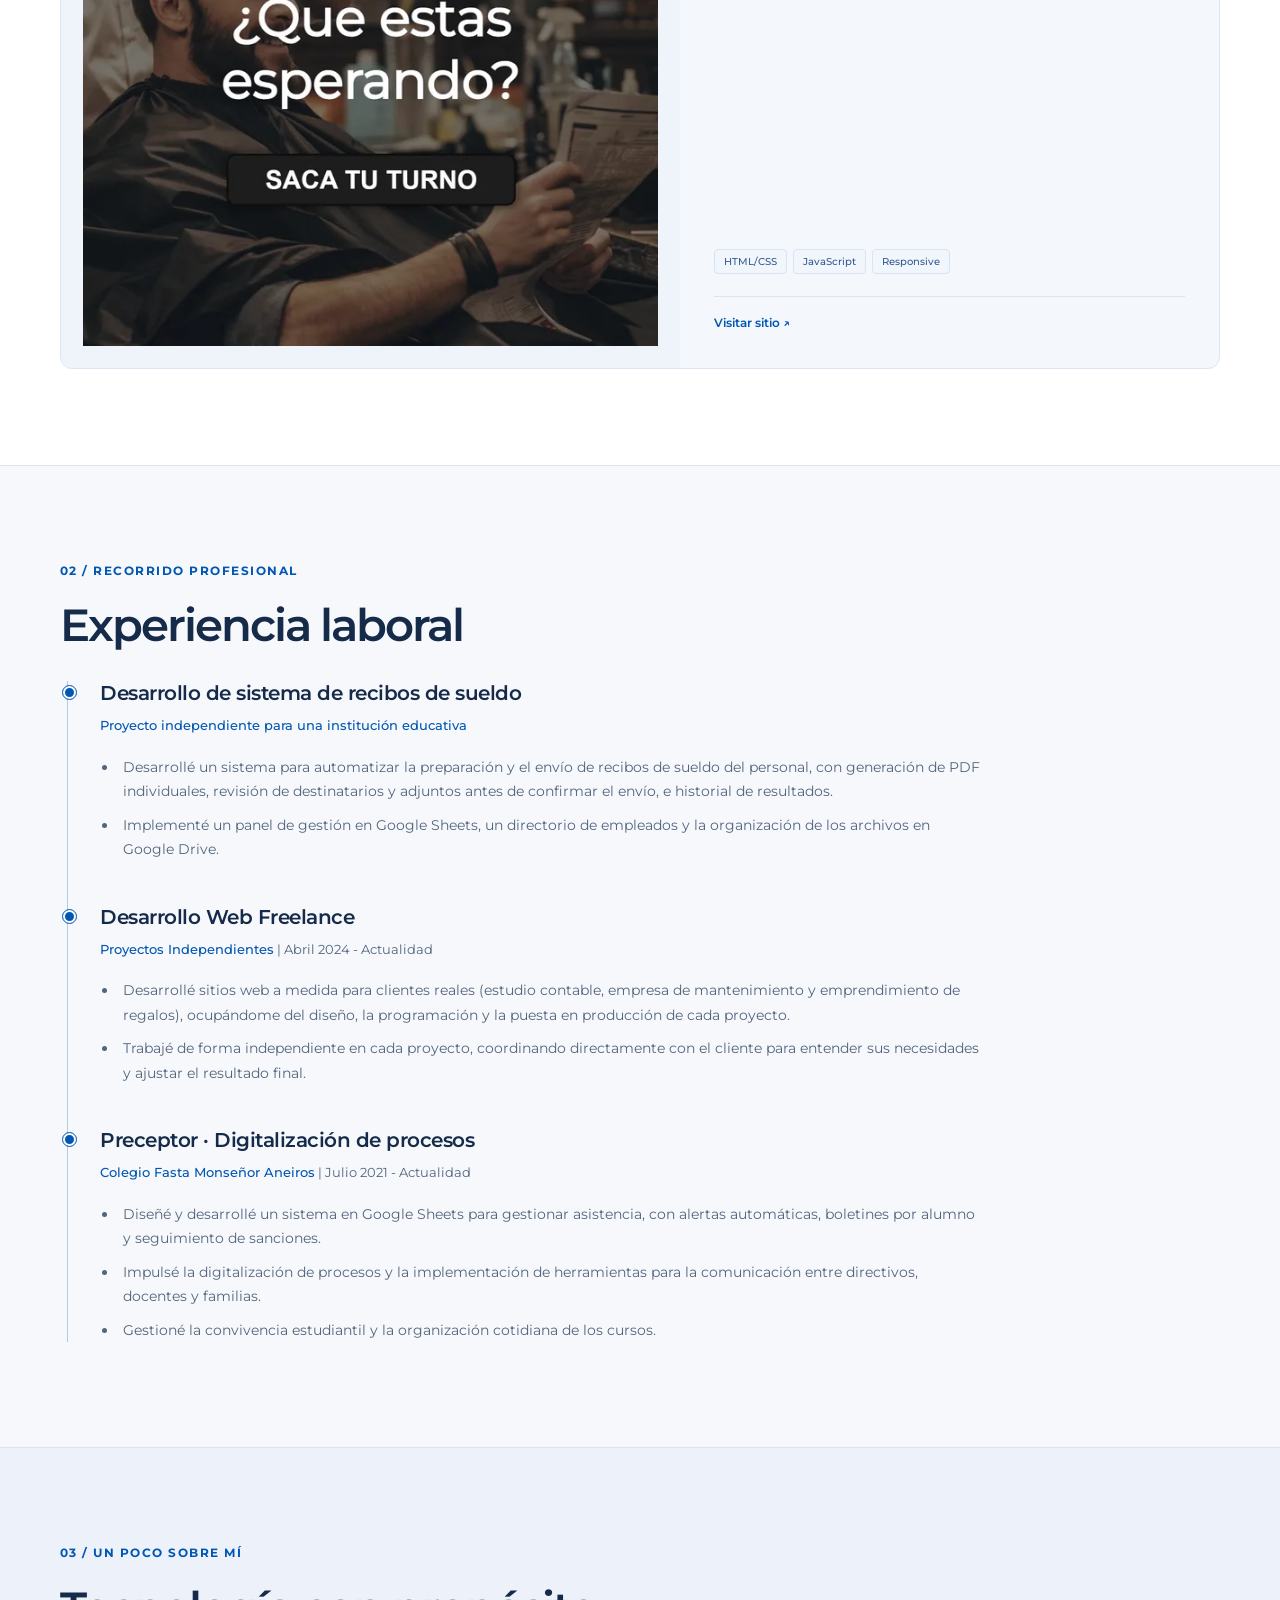
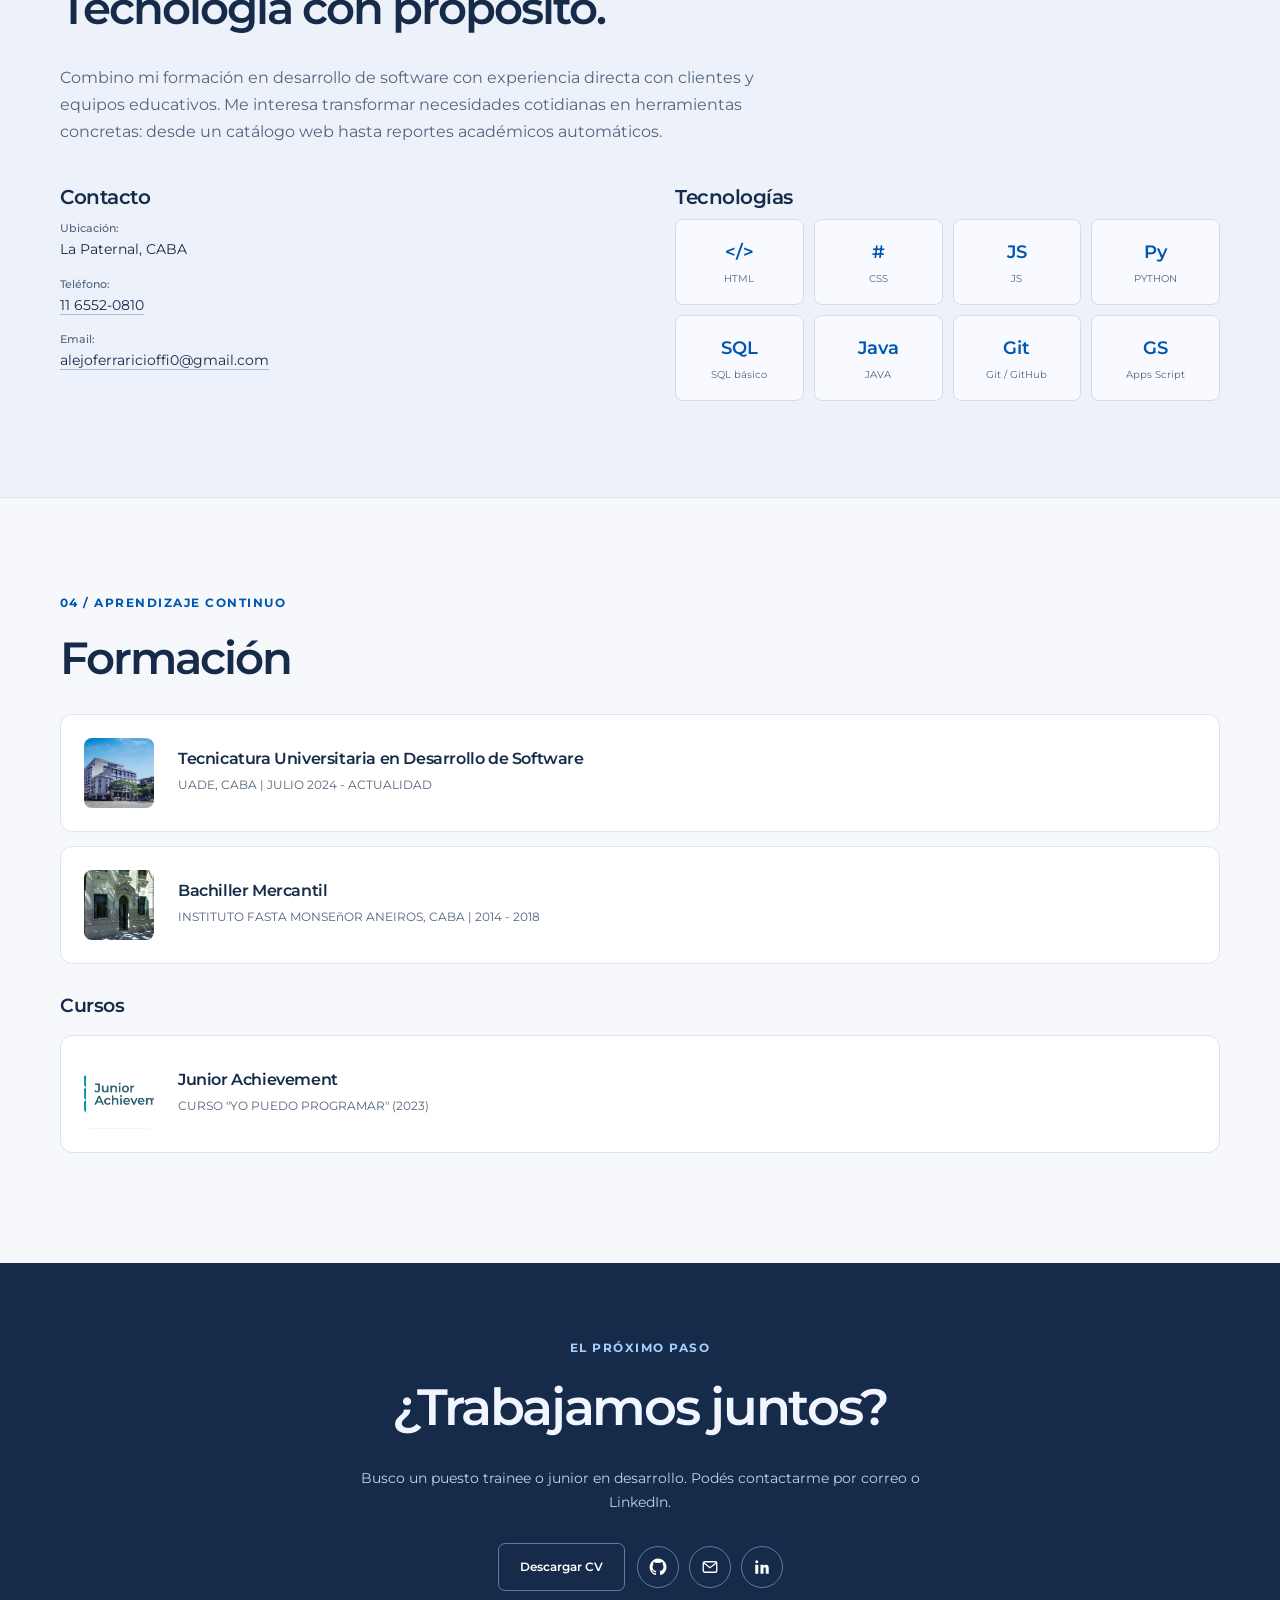
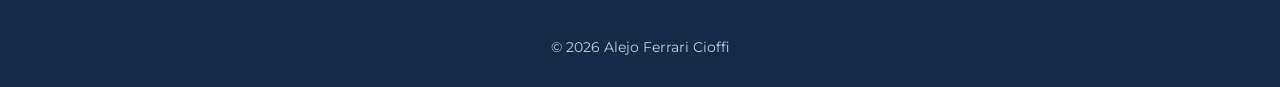
==== commit 5d4b0e99: "Aplica formato destacado a todos los proyectos" ====
--- a/index.html
+++ b/index.html
@@ -15,7 +15,7 @@
     <link rel="icon" href="favicon.svg" type="image/svg+xml">
 
     <link href="https://fonts.googleapis.com/css2?family=Fira+Code:wght@400;500;600;700&family=Montserrat:wght@300;400;500;600;700&display=swap" rel="stylesheet">
-    <link rel="stylesheet" href="styles.css?v=20261007-blue">
+    <link rel="stylesheet" href="styles.css?v=20261007-featured-all">
     <script defer src="script.js?v=0903b43"></script>
 </head>
 <body>
--- a/styles.css
+++ b/styles.css
@@ -56,7 +56,7 @@
 .red svg { width: 18px; height: 18px; }
 .red:hover { background: var(--ink); border-color: var(--ink); color: white; }
 #proyectos { background: white; border-block: 1px solid var(--line); }
-.lista-proyectos { display: grid; grid-template-columns: repeat(3,minmax(0,1fr)); gap: 24px; }
+.lista-proyectos { display: grid; grid-template-columns: minmax(0,1fr); gap: 24px; }
 .lista-proyectos > a { display: block; border-radius: 12px; }
 .project { border: 1px solid var(--line); background: white; border-radius: 12px; overflow: hidden; }
 .lista-proyectos .project { display: flex; flex-direction: column; height: 100%; transition: border-color .2s, box-shadow .2s; }
@@ -74,11 +74,11 @@
 .lista-proyectos .tags { margin-top: auto; }
 .tag { font-size: .63rem; font-weight: 500; border: 1px solid #d9e4f3; background: #f1f5fc; padding: 3px 9px; border-radius: 4px; color: #365d8e; }
 .project-link { display: block; font-size: .75rem; font-weight: 600; color: var(--accent); border-top: 1px solid var(--line); padding-top: 16px; margin-top: 22px; }
-.lista-proyectos > a:first-child { grid-column: 1 / -1; }
-.lista-proyectos > a:first-child .project { display: grid; grid-template-columns: 1.15fr 1fr; background: #f4f7fc; }
-.lista-proyectos > a:first-child .project > img { height: 100%; min-height: 350px; object-position: center; padding: 22px; border: 0; }
-.lista-proyectos > a:first-child .info-project { padding: 34px; }
-.lista-proyectos > a:first-child h3 { font-size: 1.65rem; }
+.lista-proyectos > a { grid-column: 1 / -1; }
+.lista-proyectos > a .project { display: grid; grid-template-columns: 1.15fr 1fr; background: #f4f7fc; }
+.lista-proyectos > a .project > img { height: 100%; min-height: 350px; object-fit: contain; object-position: center; padding: 22px; border: 0; }
+.lista-proyectos > a .info-project { padding: 34px; }
+.lista-proyectos > a h3 { font-size: 1.65rem; }
 #experiencia .fila { padding: 0 0 34px 32px; margin-left: 7px; border-left: 1px solid #b5cae5; position: relative; }
 #experiencia .fila::before { content: ''; position: absolute; top: 5px; left: -5px; width: 9px; height: 9px; border: 2px solid var(--paper); outline: 1px solid var(--accent); background: var(--accent); border-radius: 50%; }
 #experiencia .fila:last-child { padding-bottom: 0; }
@@ -119,7 +119,7 @@
     .hero-content { gap: 36px; }
     #hero .imagen { min-height: 330px; }
     #hero .redes-sociales { flex-basis: 100%; justify-content: flex-start; }
-    .lista-proyectos { grid-template-columns: repeat(2,minmax(0,1fr)); }
+    .lista-proyectos { grid-template-columns: minmax(0,1fr); }
 }
 @media (max-width: 768px) {
     header { padding: 12px 20px; }
@@ -146,10 +146,10 @@
     #hero .redes-sociales, .redes-sociales { flex-basis: 100%; justify-content: center; margin-top: 5px; }
     .ui-btn { padding-inline: 17px; font-size: .73rem; }
     .lista-proyectos { grid-template-columns: minmax(0,1fr); gap: 20px; }
-    .lista-proyectos > a:first-child .project { display: flex; }
-    .lista-proyectos > a:first-child .project > img { min-height: 0; height: auto; aspect-ratio: 1914/1072; padding: 12px; }
-    .lista-proyectos > a:first-child .info-project { padding: 24px; }
-    .lista-proyectos > a:first-child h3 { font-size: 1.35rem; }
+    .lista-proyectos > a .project { display: flex; }
+    .lista-proyectos > a .project > img { min-height: 0; height: auto; aspect-ratio: 1914/1072; padding: 12px; }
+    .lista-proyectos > a .info-project { padding: 24px; }
+    .lista-proyectos > a h3 { font-size: 1.35rem; }
     #sobremi .fila { grid-template-columns: minmax(0,1fr); gap: 36px; }
     #projects .project { gap: 16px; padding: 18px; }
     #projects .project img { width: 50px; height: 50px; }
